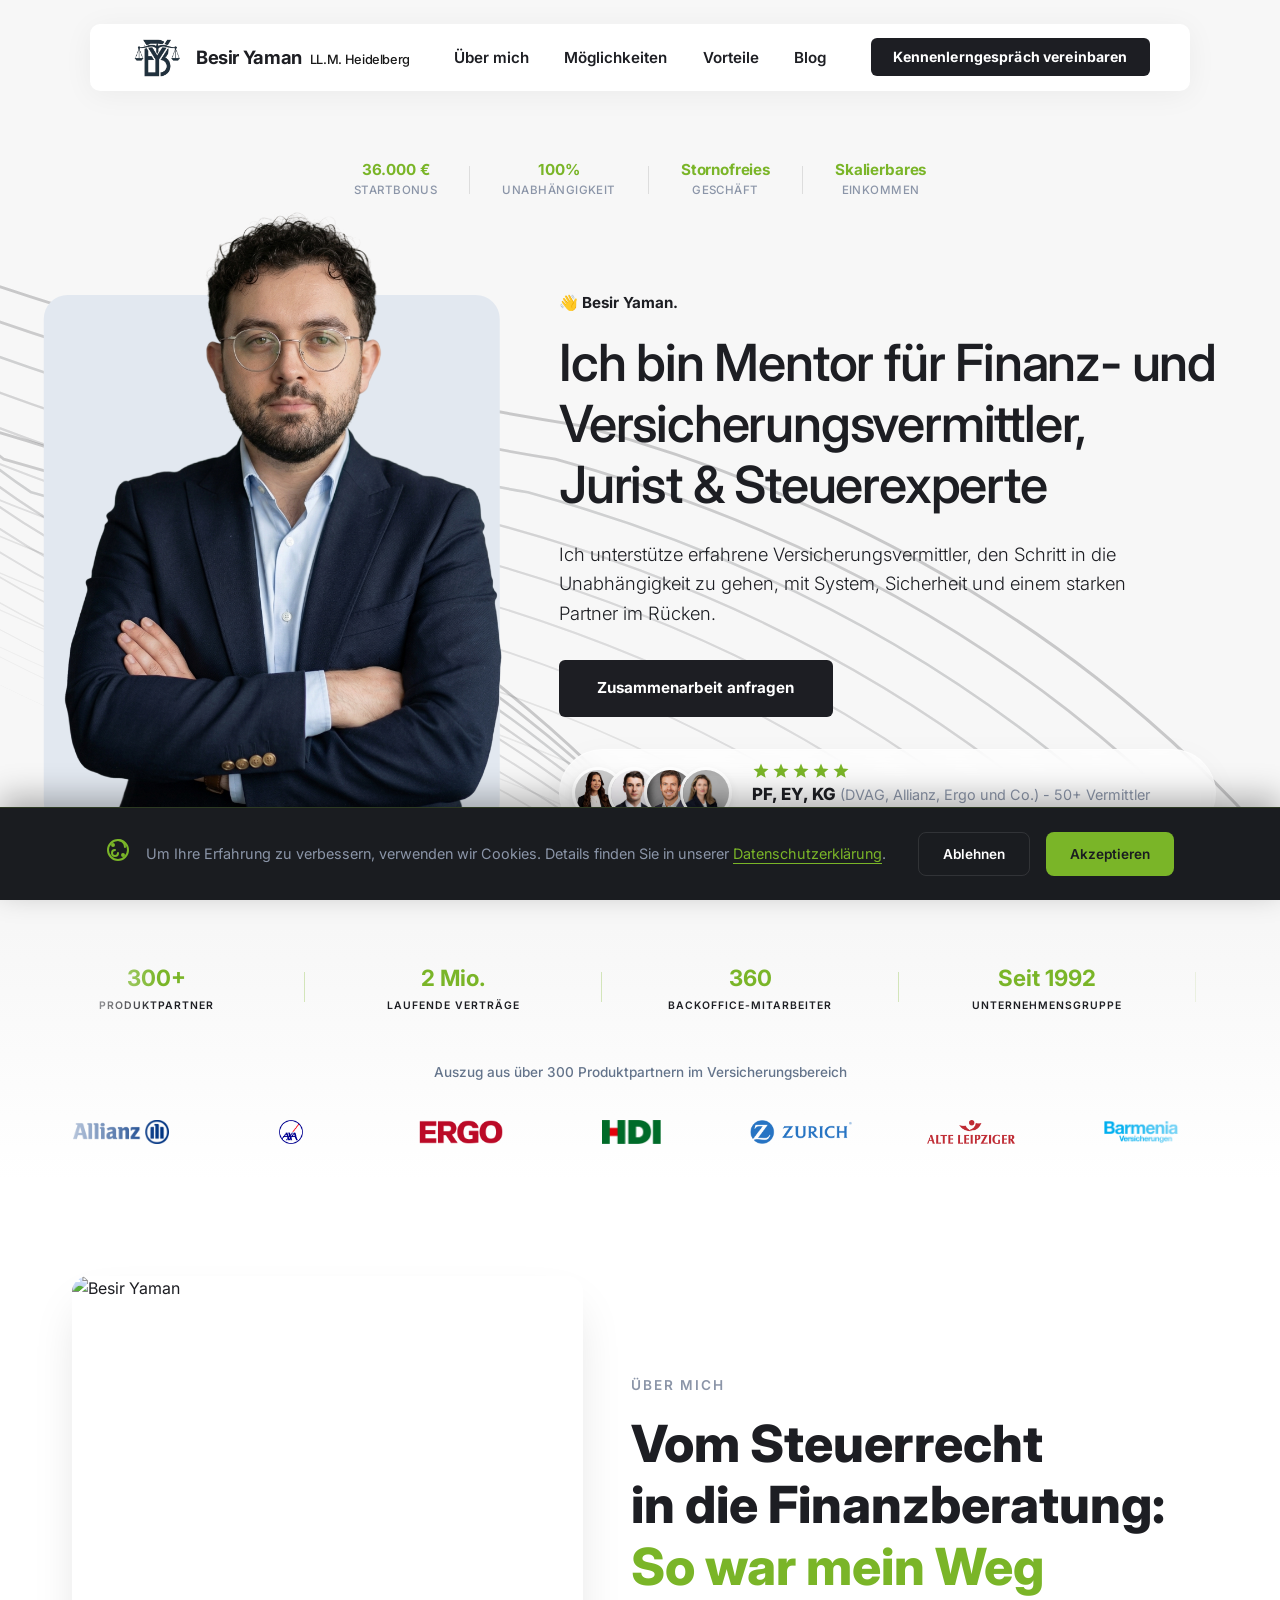
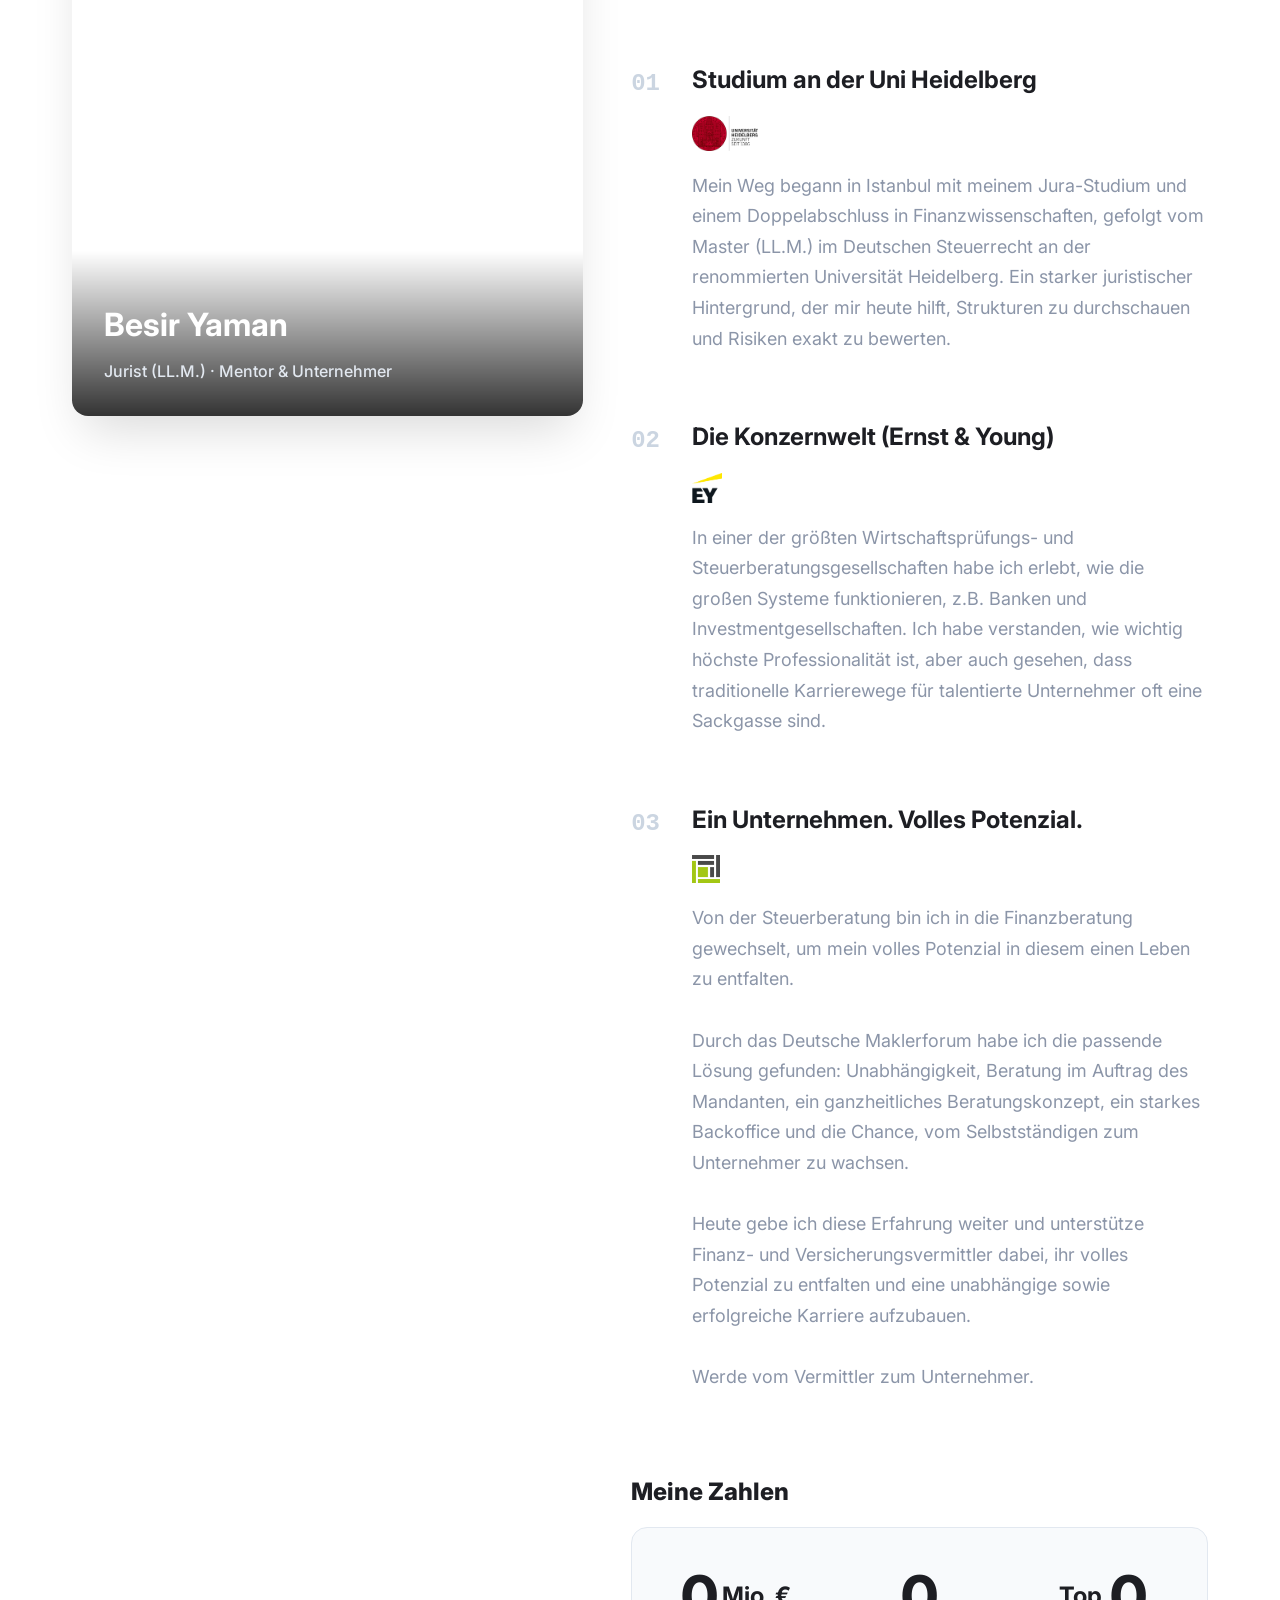
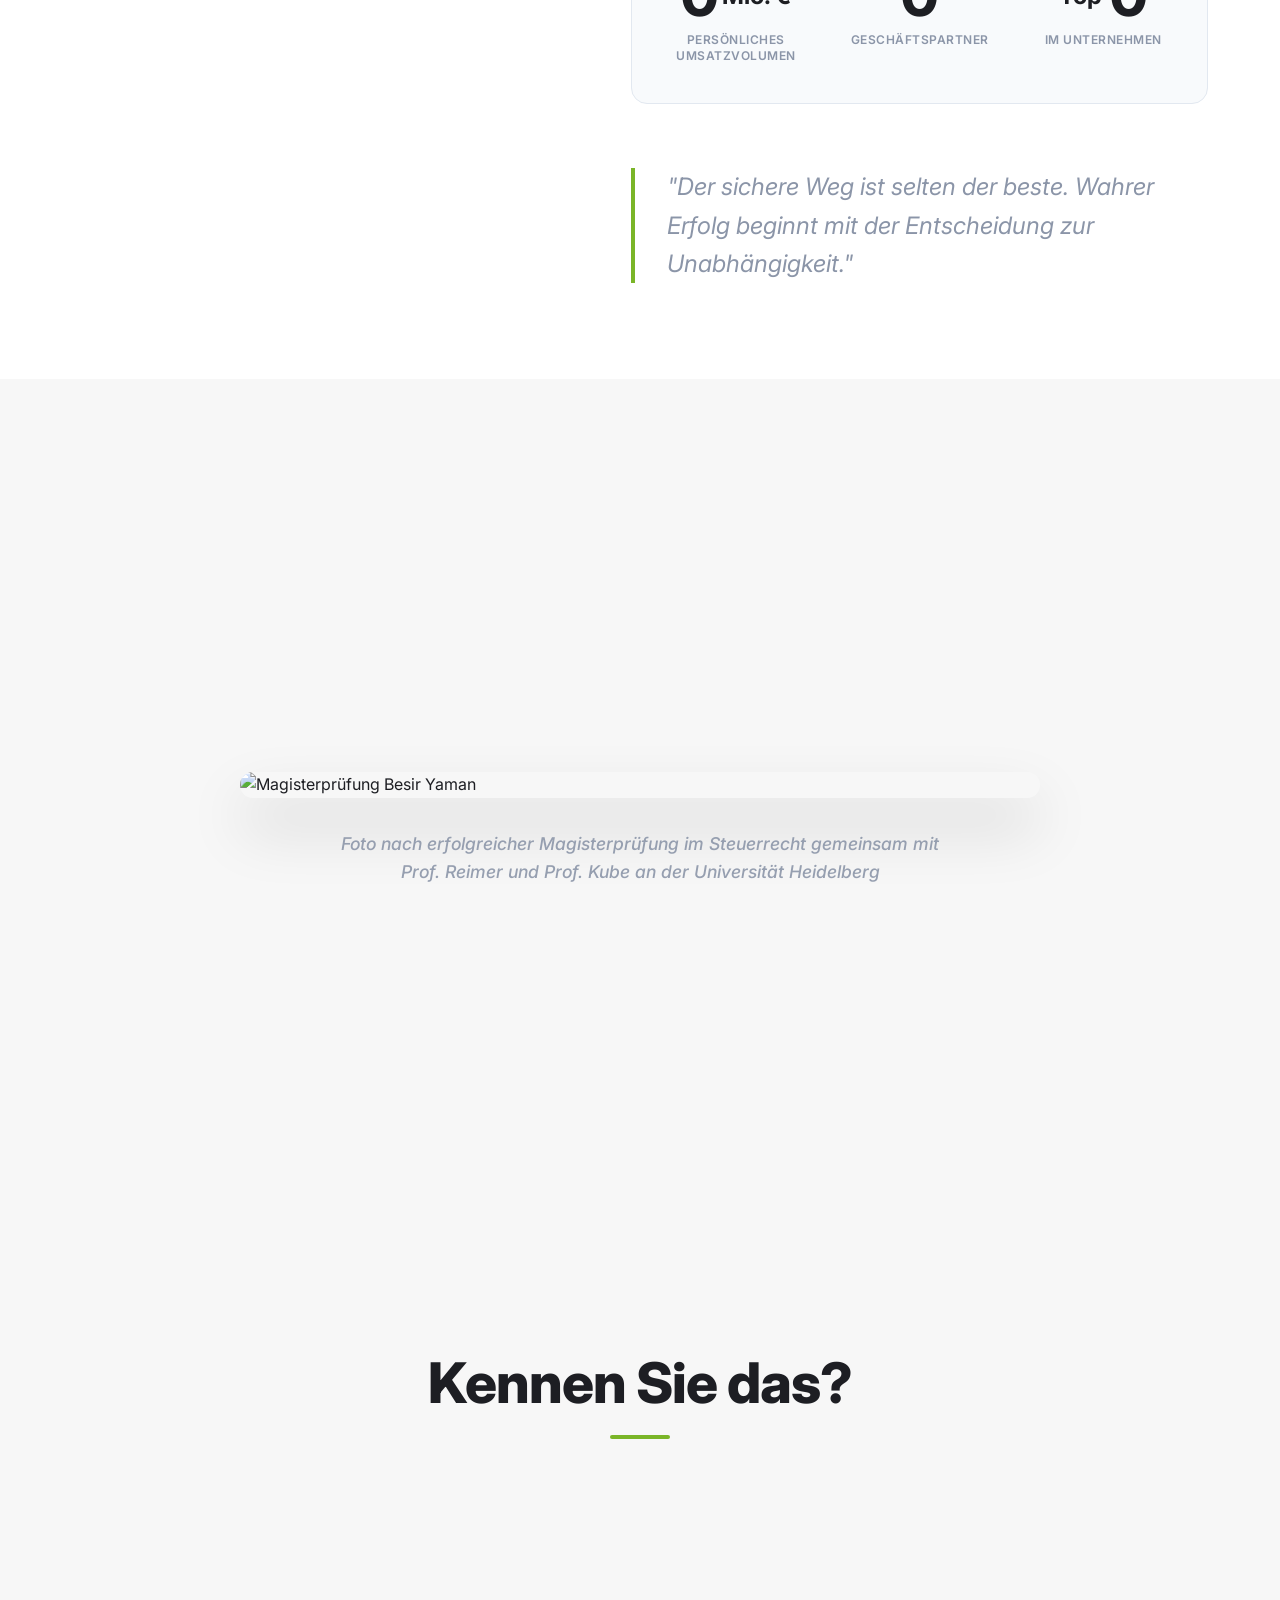
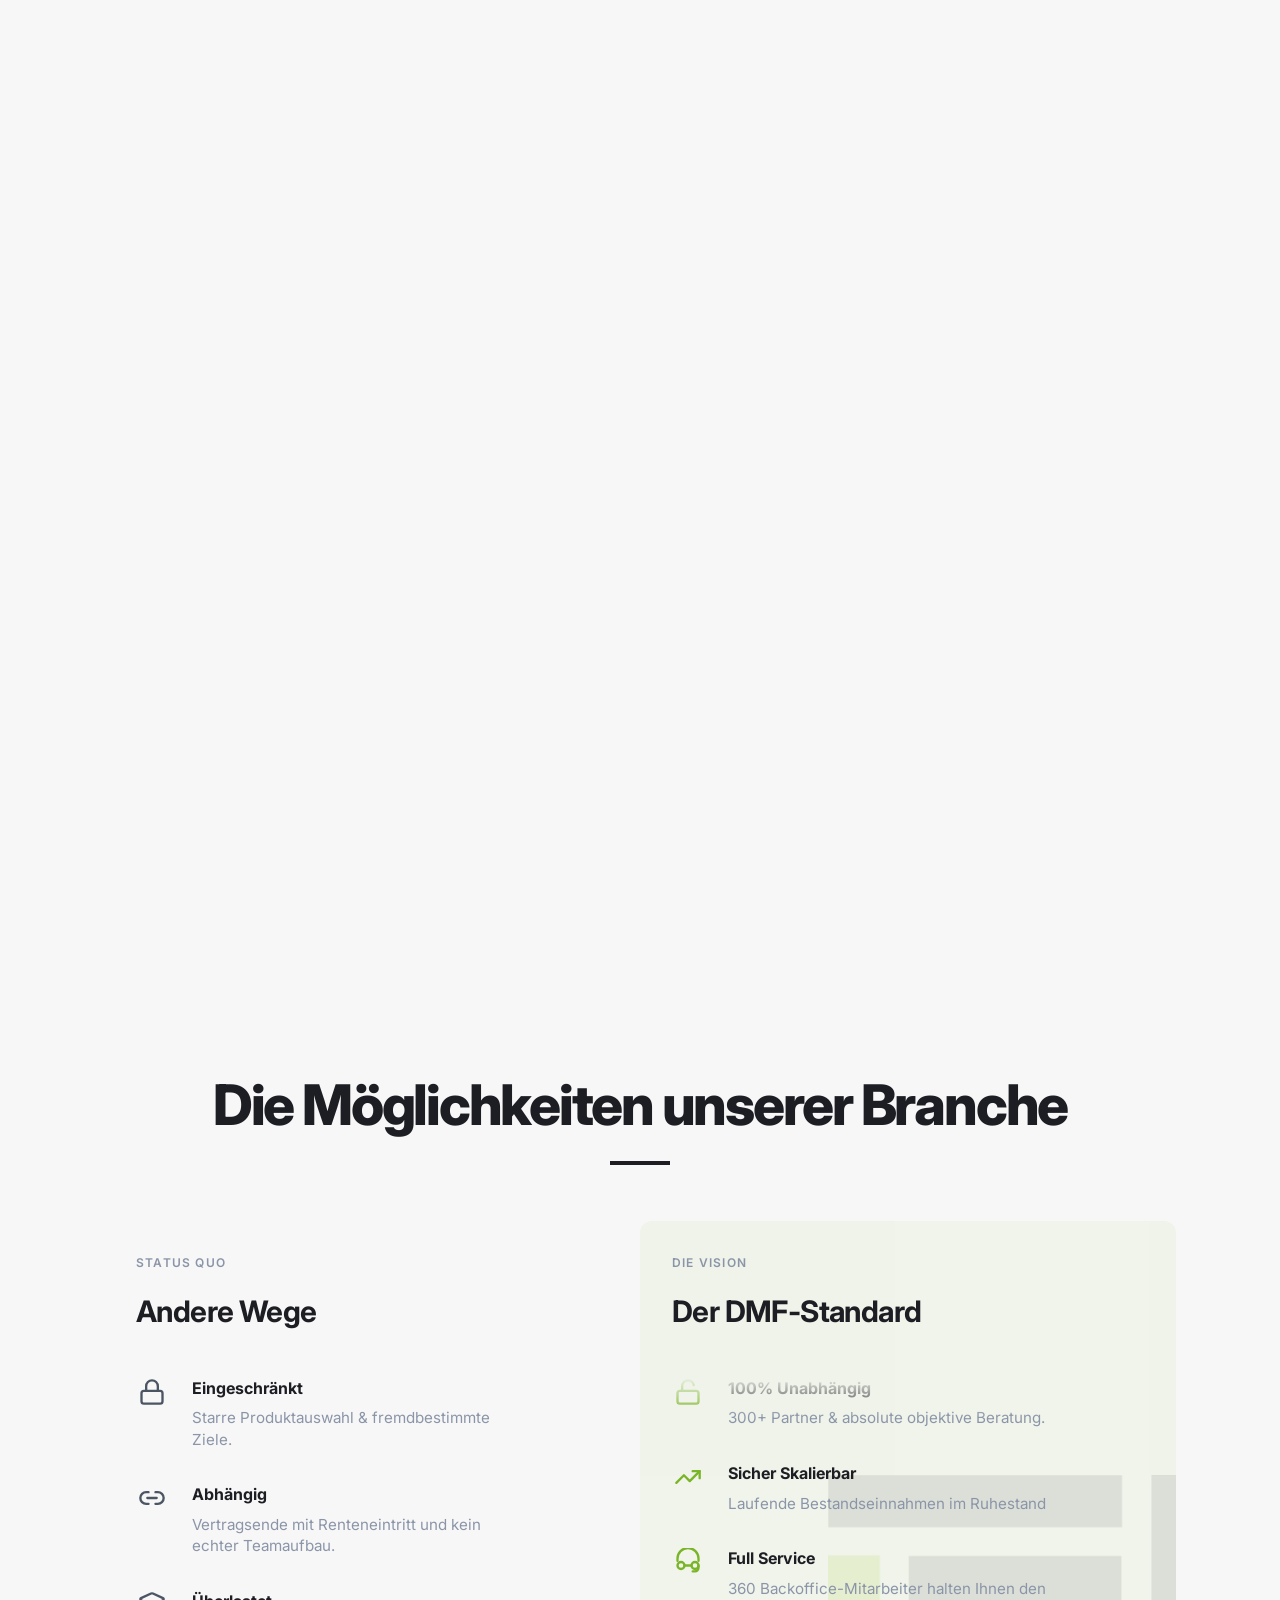
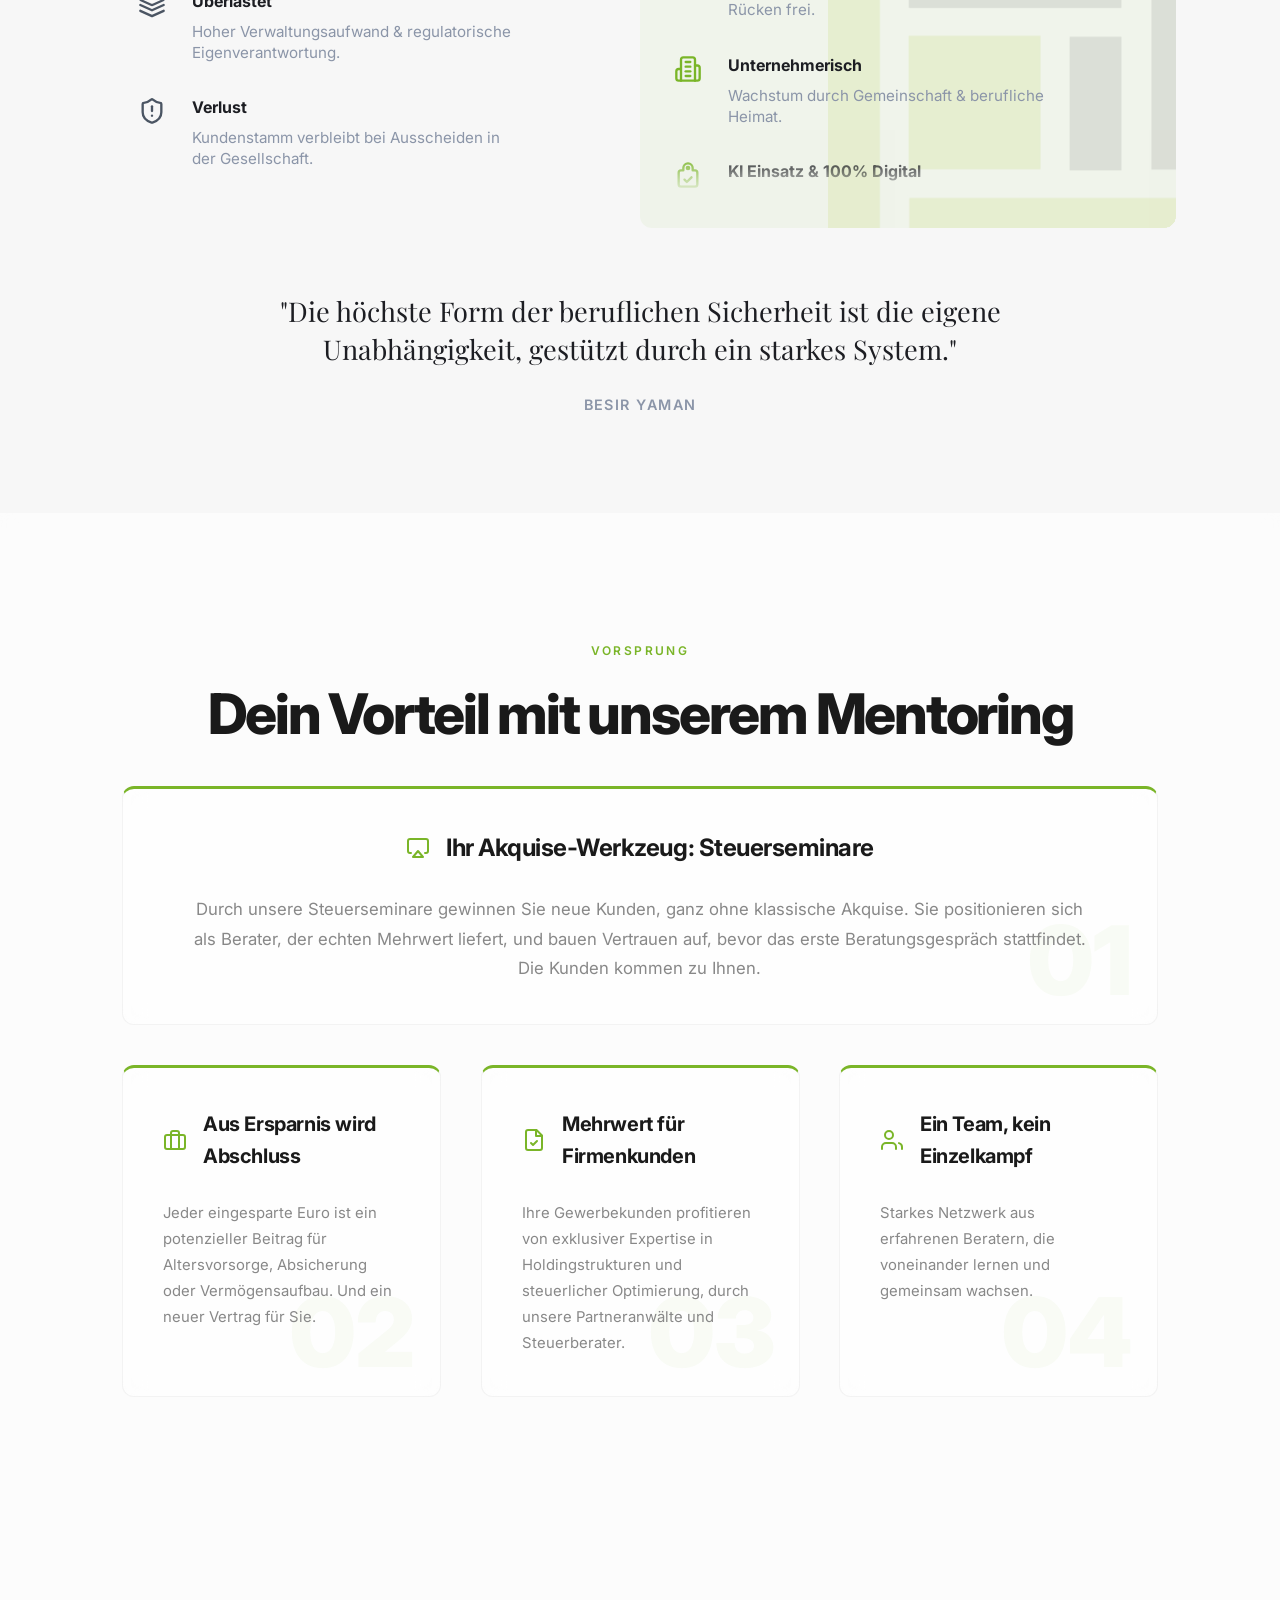
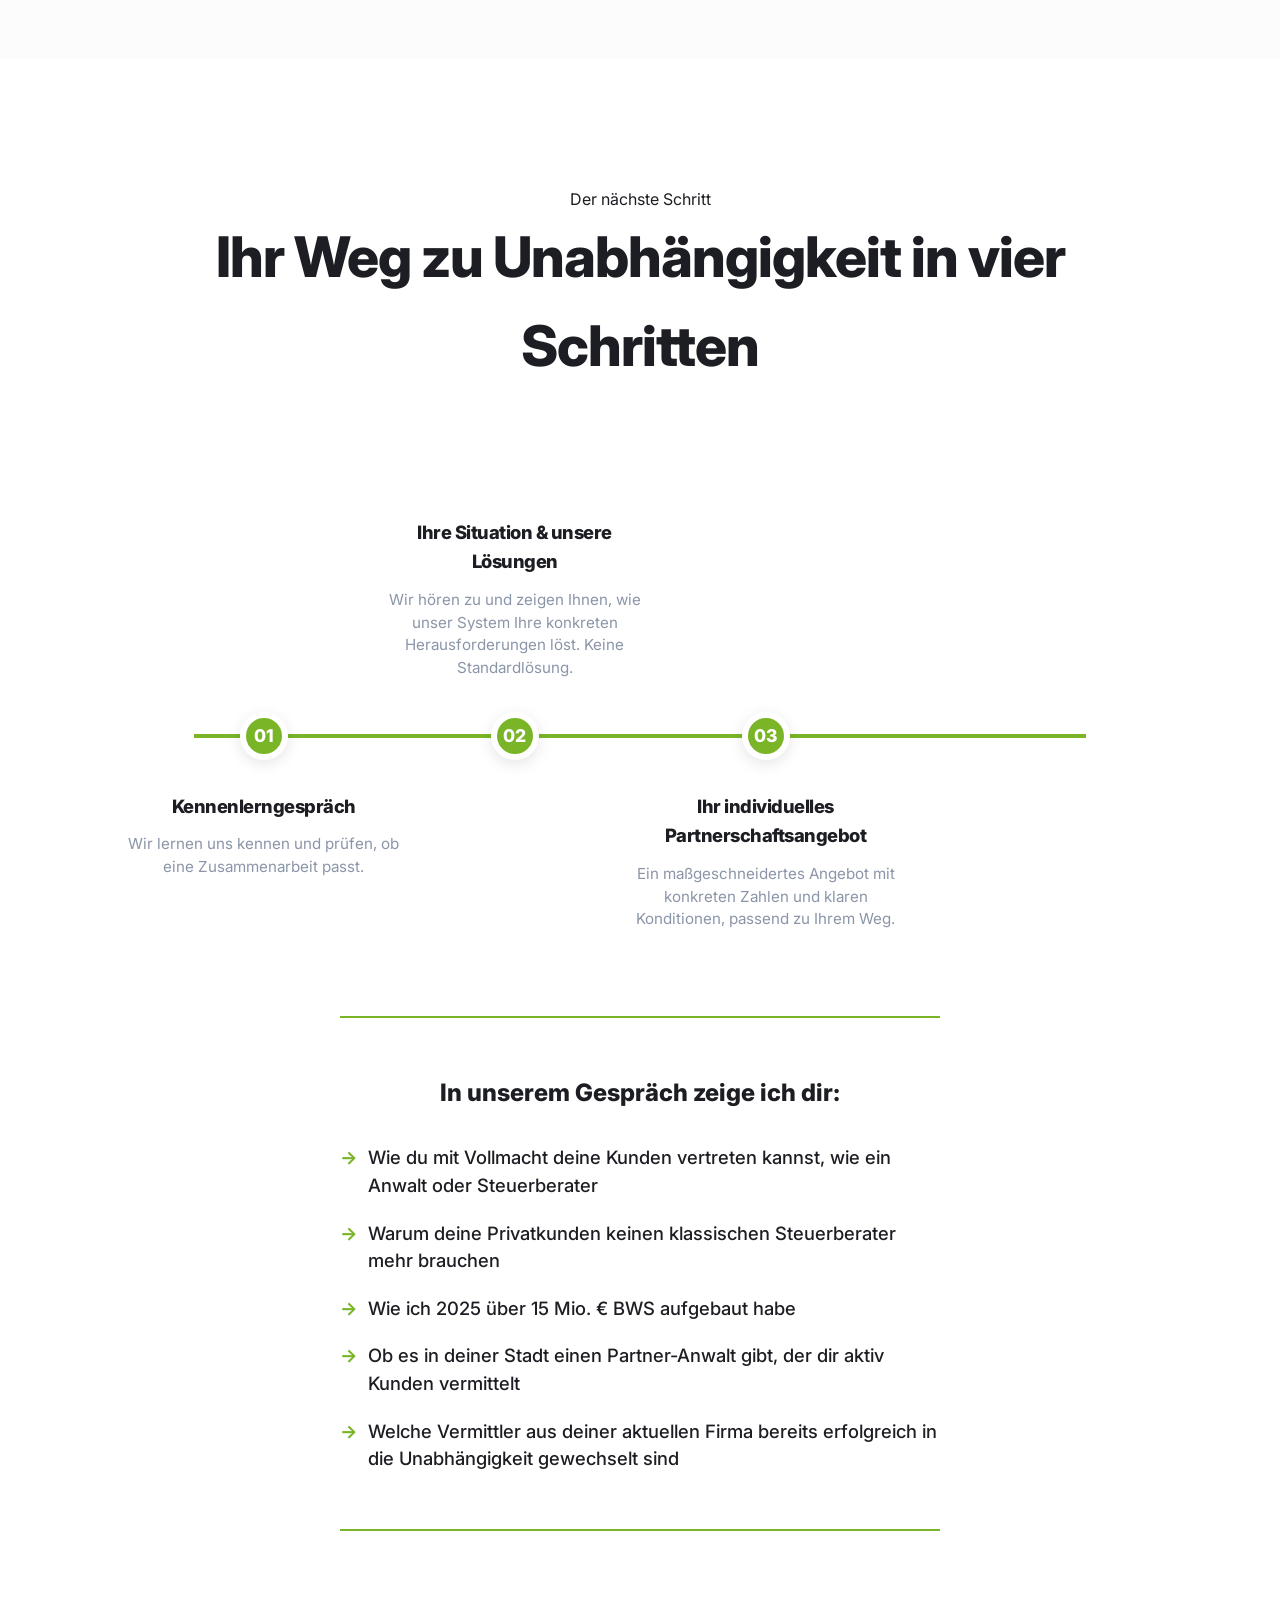
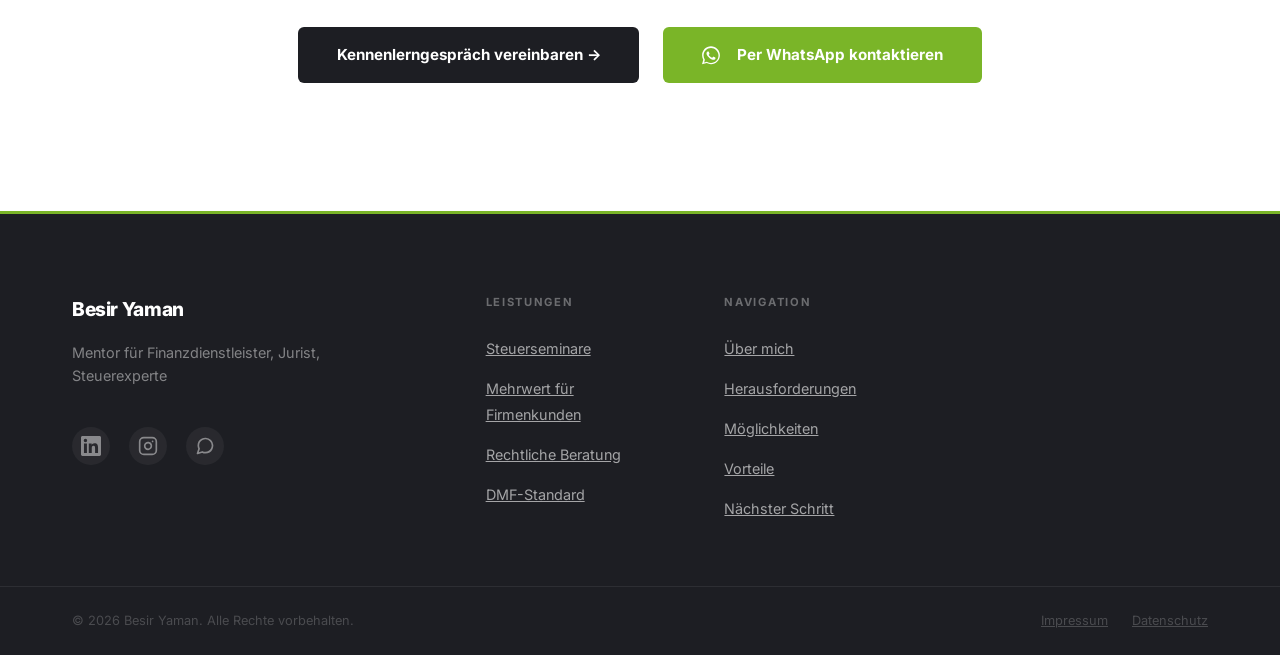
==== index.html @ 339022ad "fix: rename certificate image to web-friendly slug to fix Vercel load issue" ====
<!DOCTYPE html>
<html lang="de">

<head>
    <meta charset="UTF-8">
    <meta name="viewport" content="width=device-width, initial-scale=1.0">
    <meta name="description" content="Besir Yaman • Mentor für Finanz- und Versicherungsvermittler. Jurist (LL.M.), Steuerexperte und Top-3-Unternehmer im Deutschen Maklerforum. Jetzt kostenloses Kennenlerngespräch vereinbaren.">
    <link rel="canonical" href="https://www.besiryaman-mentoring.de/">
    <title>Besir Yaman | Mentor für Finanz- und Versicherungsvermittler</title>

    <!-- Open Graph -->
    <meta property="og:type" content="website">
    <meta property="og:title" content="Besir Yaman | Mentor für Finanz- und Versicherungsvermittler">
    <meta property="og:description" content="Ich unterstütze erfahrene Versicherungsvermittler, den Schritt in die Unabhängigkeit zu gehen, mit System, Sicherheit und einem starken Partner im Rücken.">
    <meta property="og:url" content="https://www.besiryaman-mentoring.de/">
    <meta property="og:image" content="https://www.besiryaman-mentoring.de/img/og-logo.jpg">
    <meta property="og:locale" content="de_DE">

    <!-- Twitter Card -->
    <meta name="twitter:card" content="summary_large_image">
    <meta name="twitter:title" content="Besir Yaman | Mentor für Finanz- und Versicherungsvermittler">
    <meta name="twitter:description" content="Vom Steuerrecht in die Finanzberatung. Mentor, Jurist & Top-3-Unternehmer im Deutschen Maklerforum.">
    <meta name="twitter:image" content="https://www.besiryaman-mentoring.de/img/og-logo.jpg">

    <link rel="stylesheet" href="css/style.css">
    <link rel="icon" type="image/png" href="img/by-logo.png">
    <!-- Preload LCP hero image -->
    <link rel="preload" as="image" href="img/BY Transparent AI_2.png">
    <link rel="stylesheet" href="css/hero.css">
    <link rel="stylesheet" href="css/background-paths.css">
    <link rel="stylesheet" href="css/trust-strip.css">
    <link rel="stylesheet" href="css/about.css">
    <link rel="stylesheet" href="css/pain-points.css">
    <link rel="stylesheet" href="css/comparison.css">
    <link rel="stylesheet" href="css/process.css">
    <link rel="stylesheet" href="css/benefits.css">
    <link rel="stylesheet" href="css/whatsapp.css">
    <link rel="stylesheet" href="css/blog.css">
    <link rel="preconnect" href="https://fonts.googleapis.com">
    <link rel="preconnect" href="https://fonts.gstatic.com" crossorigin>
    <link
        href="https://fonts.googleapis.com/css2?family=Inter:wght@300;400;500;600;700;800&family=Playfair+Display:wght@700&family=Libre+Baskerville:ital@1&display=swap"
        rel="stylesheet">
    <!-- Calendly popup widget -->
    <link rel="stylesheet" href="css/loader.css">
    <link rel="stylesheet" href="css/cookie-banner.css">
    <!-- Vercel Analytics -->
    <script>
        window.va = window.va || function () { (window.vaq = window.vaq || []).push(arguments); };
    </script>
    <script defer src="/_vercel/insights/script.js"></script>
</head>

<body class="loading">
    <!-- Premium Loader -->
    <div id="loader-wrapper">
        <div class="loader-content">
            <img class="loader-logo" src="img/by-cropped-logo.png" alt="BY">
            <div class="loader-text-wrap">
                <h1 class="loader-name">BESIR YAMAN</h1>
            </div>
            <div class="loader-underline"></div>
        </div>
    </div>
    <nav class="navbar">
        <a href="#hero" class="nav-brand">
            <img src="img/by-cropped-logo.png" alt="BY Logo" class="nav-logo">
            <div class="nav-name">Besir Yaman <span class="nav-title">LL.M. Heidelberg</span></div>
        </a>
        <button class="nav-hamburger" aria-label="Menü öffnen" aria-expanded="false">
            <span></span>
            <span></span>
            <span></span>
        </button>
        <div class="nav-menu-mobile">
            <ul class="nav-links">
                <li><a href="#ueber-mich" class="nav-link">Über mich</a></li>
                <li><a href="#moeglichkeiten" class="nav-link">Möglichkeiten</a></li>
                <li><a href="#benefits" class="nav-link">Vorteile</a></li>
                <li><a href="blog/index.html" class="nav-link">Blog</a></li>
            </ul>
            <div class="nav-cta">
                <a href="https://wa.me/4917622366342?text=Hallo%20Besir%2C%20ich%20w%C3%BCrde%20dich%20gerne%20kennenlernen.%20Wann%20passt%20es%20dir%20am%20besten%3F" target="_blank" class="nav-cta-btn">Kennenlerngespräch vereinbaren</a>
            </div>
        </div>
    </nav>

    <main>
        <section class="hero-section" id="hero" style="position: relative;">
            <div id="hero-background-paths" class="bg-paths-container"></div>

            <div class="hero-highlights-bar">
                <div class="hero-highlights-inner">
                    <div class="hero-highlight-item">
                        <span class="hero-highlight-value">36.000 €</span>
                        <span class="hero-highlight-label">Startbonus</span>
                    </div>
                    <div class="hero-highlight-divider"></div>
                    <div class="hero-highlight-item">
                        <span class="hero-highlight-value">100%</span>
                        <span class="hero-highlight-label">Unabhängigkeit</span>
                    </div>
                    <div class="hero-highlight-divider"></div>
                    <div class="hero-highlight-item">
                        <span class="hero-highlight-value">Stornofreies</span>
                        <span class="hero-highlight-label">Geschäft</span>
                    </div>
                    <div class="hero-highlight-divider"></div>
                    <div class="hero-highlight-item">
                        <span class="hero-highlight-value">Skalierbares</span>
                        <span class="hero-highlight-label">Einkommen</span>
                    </div>
                </div>
            </div>

            <div class="hero-container" style="position: relative; z-index: 10;">
                <div class="hero-image-wrapper">
                    <img src="img/BY Transparent AI_2.png" alt="Besir Yaman Portrait" class="hero-image">
                    <div class="hero-backdrop-box"></div>
                </div>
                <div class="hero-content">
                    <div class="intro-badge">👋 Besir Yaman.</div>
                    <h1 class="hero-title"><span style="white-space: nowrap;">Ich bin Mentor für Finanz-
                            und</span><br>Versicherungsvermittler, Jurist & Steuerexperte</h1>
                    <p class="hero-subtitle">Ich unterstütze erfahrene Versicherungsvermittler, den Schritt in die
                        Unabhängigkeit zu gehen, mit System, Sicherheit und einem starken Partner im Rücken.</p>

                    <div class="hero-actions">
                        <a href="https://wa.me/4917622366342?text=Hallo%20Besir%2C%20ich%20w%C3%BCrde%20dich%20gerne%20kennenlernen.%20Wann%20passt%20es%20dir%20am%20besten%3F" target="_blank" class="btn btn-primary">Zusammenarbeit anfragen</a>
                    </div>
                    
                    <!-- Avatar Social Proof -->
                    <div class="hero-social-proof">
                        <div class="hero-avatar-group">
                            <img src="img/Womens-Corporate-Headshots.-Photography-by-Orlandosydney.com-202300290.jpg" alt="Berater" class="hero-avatar avatar-focus">
                            <img src="img/male-linkedin-corporate-headshot-on-white-square-1024x1024.jpg" alt="Berater" class="hero-avatar">
                            <img src="img/36_20231026123207_5678571_xlarge.jpg" alt="Berater" class="hero-avatar">
                            <img src="img/01_headshots-2-scaled.jpg.webp" alt="Berater" class="hero-avatar">
                        </div>
                        <div class="hero-social-text">
                            <div class="hero-stars">
                                <svg viewBox="0 0 24 24" width="18" height="18" fill="#7ab528"><path d="M12 17.27L18.18 21l-1.64-7.03L22 9.24l-7.19-.61L12 2 9.19 8.63 2 9.24l5.46 4.73L5.82 21z"/></svg>
                                <svg viewBox="0 0 24 24" width="18" height="18" fill="#7ab528"><path d="M12 17.27L18.18 21l-1.64-7.03L22 9.24l-7.19-.61L12 2 9.19 8.63 2 9.24l5.46 4.73L5.82 21z"/></svg>
                                <svg viewBox="0 0 24 24" width="18" height="18" fill="#7ab528"><path d="M12 17.27L18.18 21l-1.64-7.03L22 9.24l-7.19-.61L12 2 9.19 8.63 2 9.24l5.46 4.73L5.82 21z"/></svg>
                                <svg viewBox="0 0 24 24" width="18" height="18" fill="#7ab528"><path d="M12 17.27L18.18 21l-1.64-7.03L22 9.24l-7.19-.61L12 2 9.19 8.63 2 9.24l5.46 4.73L5.82 21z"/></svg>
                                <svg viewBox="0 0 24 24" width="18" height="18" fill="#7ab528"><path d="M12 17.27L18.18 21l-1.64-7.03L22 9.24l-7.19-.61L12 2 9.19 8.63 2 9.24l5.46 4.73L5.82 21z"/></svg>
                            </div>
                            <p>
                                <span class="desktop-text"><strong>PF, EY, KG</strong> (DVAG, Allianz, Ergo und Co.) - 50+ Vermittler haben sich bereits für die Unabhängigkeit entschieden</span>
                                <span class="mobile-text"><strong>PF, EY, KG</strong> (DVAG, Allianz, Ergo und Co.) - 50+ Experten gewechselt</span>
                            </p>
                        </div>
                    </div>                </div>
            </div>
        </section>

        <!-- Trust Strip Section -->
        <section class="trust-strip">
            <!-- Layer 1: Stats -->
            <div class="trust-stats">
                <div class="stats-container">
                    <div class="stats-track">
                        <!-- First Set -->
                        <div class="stat-item">

                            <span class="stat-value">300+</span>
                            <span class="stat-label">Produktpartner</span>
                        </div>
                        <div class="stat-divider"></div>
                        <div class="stat-item">
                            <span class="stat-value">2 Mio.</span>
                            <span class="stat-label">Laufende Verträge</span>
                        </div>
                        <div class="stat-divider"></div>
                        <div class="stat-item">
                            <span class="stat-value">360</span>
                            <span class="stat-label">Backoffice-Mitarbeiter</span>
                        </div>
                        <div class="stat-divider"></div>
                        <div class="stat-item">
                            <span class="stat-value">Seit 1992</span>
                            <span class="stat-label">Unternehmensgruppe</span>
                        </div>
                        <div class="stat-divider"></div>

                        <!-- Second Set for Infinite Loop -->
                        <div class="stat-item">
                            <span class="stat-value">300+</span>
                            <span class="stat-label">Produktpartner</span>
                        </div>
                        <div class="stat-divider"></div>
                        <div class="stat-item">
                            <span class="stat-value">2 Mio.</span>
                            <span class="stat-label">Laufende Verträge</span>
                        </div>
                        <div class="stat-divider"></div>
                        <div class="stat-item">
                            <span class="stat-value">360</span>
                            <span class="stat-label">Backoffice-Mitarbeiter</span>
                        </div>
                        <div class="stat-divider"></div>
                        <div class="stat-item">
                            <span class="stat-value">Seit 1992</span>
                            <span class="stat-label">Unternehmensgruppe</span>
                        </div>
                        <div class="stat-divider"></div>
                    </div>
                </div>
            </div>

            <!-- Layer 2: Logos -->
            <div class="trust-logos">
                <div class="trust-logos-title" style="font-weight: 500; font-size: 0.85rem; margin-bottom: 2rem;">Auszug
                    aus über 300 Produktpartnern im Versicherungsbereich</div>
                <div class="logos-container">
                    <div class="logos-track">
                        <!-- First Set -->
                        <div class="logo-image-item">
                            <img loading="lazy" src="img/Allianz.svg.png" alt="Allianz">
                        </div>
                        <div class="logo-image-item">
                            <img loading="lazy" src="img/axa-versicherungen-logo.webp" alt="AXA">
                        </div>
                        <div class="logo-image-item">
                            <img loading="lazy" src="img/Ergo_Versicherungsgruppe_logo.svg.png" alt="ERGO">
                        </div>
                        <div class="logo-image-item">
                            <img loading="lazy" src="img/HDI-Logo.svg.png" alt="HDI">
                        </div>
                        <div class="logo-image-item">
                            <img loading="lazy" src="img/Zurich_Insurance_Group_Logo_Horizontal.svg.png" alt="Zurich">
                        </div>
                        <div class="logo-image-item">
                            <img loading="lazy" src="img/Logo_Alte_Leipziger.svg.png" alt="Alte Leipziger">
                        </div>
                        <div class="logo-image-item">
                            <img loading="lazy" src="img/Logo_Barmenia.svg.png" alt="Barmenia">
                        </div>
                        <!-- Second Set for Infinite Loop -->
                        <div class="logo-image-item">
                            <img loading="lazy" src="img/Allianz.svg.png" alt="Allianz">
                        </div>
                        <div class="logo-image-item">
                            <img loading="lazy" src="img/axa-versicherungen-logo.webp" alt="AXA">
                        </div>
                        <div class="logo-image-item">
                            <img loading="lazy" src="img/Ergo_Versicherungsgruppe_logo.svg.png" alt="ERGO">
                        </div>
                        <div class="logo-image-item">
                            <img loading="lazy" src="img/HDI-Logo.svg.png" alt="HDI">
                        </div>
                        <div class="logo-image-item">
                            <img loading="lazy" src="img/Zurich_Insurance_Group_Logo_Horizontal.svg.png" alt="Zurich">
                        </div>
                        <div class="logo-image-item">
                            <img loading="lazy" src="img/Logo_Alte_Leipziger.svg.png" alt="Alte Leipziger">
                        </div>
                        <div class="logo-image-item">
                            <img loading="lazy" src="img/Logo_Barmenia.svg.png" alt="Barmenia">
                        </div>
                    </div>
                </div>
            </div>
        </section>

        <!-- Story Scroll Section -->
        <section class="story-section" id="ueber-mich">
            <div class="story-container">
                <!-- Left: Sticky Image Column -->
                <div class="story-image-column">
                    <div class="sticky-wrapper">
                        <img loading="lazy" src="img/IMG_5659.png" alt="Besir Yaman" class="story-image">
                        <div class="story-image-overlay">
                            <h2 class="story-name">Besir Yaman</h2>
                            <p class="story-role">Jurist (LL.M.) · Mentor & Unternehmer</p>
                        </div>
                    </div>
                </div>

                <!-- Right: Scrolling Content Column -->
                <div class="story-content-column">
                    <div class="story-header">
                        <span class="story-label">Über mich</span>
                        <h3 class="story-headline">Vom Steuerrecht<br>in die&nbsp;Finanzberatung:<br><span
                                class="highlight">So war mein Weg</span></h3>
                    </div>

                    <div class="story-chapters">
                        <!-- Chapter 1 -->
                        <div class="chapter">
                            <div class="chapter-number">01</div>
                            <div class="chapter-content">
                                <h4 class="chapter-title">Studium an der Uni Heidelberg</h4>
                                <img loading="lazy" src="img/uni-heidelberg-logo.png" alt="Universität Heidelberg"
                                    class="chapter-logo">
                                <p>Mein Weg begann in Istanbul mit meinem Jura-Studium und einem Doppelabschluss in
                                    Finanzwissenschaften, gefolgt vom Master (LL.M.) im Deutschen Steuerrecht an der
                                    renommierten Universität Heidelberg. Ein starker juristischer Hintergrund, der mir
                                    heute hilft, Strukturen zu durchschauen und Risiken exakt zu bewerten.</p>
                            </div>
                        </div>

                        <!-- Chapter 2 -->
                        <div class="chapter">
                            <div class="chapter-number">02</div>
                            <div class="chapter-content">
                                <h4 class="chapter-title">Die Konzernwelt (Ernst & Young)</h4>
                                <img loading="lazy" src="img/EY_logo_2019.svg.png" alt="Ernst & Young"
                                    class="chapter-logo chapter-logo-ey">
                                <p>In einer der größten Wirtschaftsprüfungs- und Steuerberatungsgesellschaften habe ich
                                    erlebt, wie die großen Systeme funktionieren, z.B. Banken und
                                    Investmentgesellschaften. Ich habe verstanden, wie wichtig höchste Professionalität
                                    ist, aber auch gesehen, dass traditionelle Karrierewege für talentierte Unternehmer
                                    oft eine Sackgasse sind.</p>
                            </div>
                        </div>

                        <!-- Chapter 3 -->
                        <div class="chapter">
                            <div class="chapter-number">03</div>
                            <div class="chapter-content">
                                <h4 class="chapter-title">Ein Unternehmen. Volles Potenzial.</h4>
                                <img loading="lazy" src="img/DMF-Logo_standalone_big.webp" alt="Deutsches Maklerforum"
                                    class="chapter-logo chapter-logo-dmf">
                                <p>Von der Steuerberatung bin ich in die Finanzberatung gewechselt, um mein volles Potenzial in diesem einen Leben zu entfalten.<br><br>
                                    Durch das Deutsche Maklerforum habe ich die passende Lösung gefunden: Unabhängigkeit, Beratung im Auftrag des Mandanten, ein ganzheitliches Beratungskonzept, ein starkes Backoffice und die Chance, vom Selbstständigen zum Unternehmer zu wachsen.<br><br>
                                    Heute gebe ich diese Erfahrung weiter und unterstütze Finanz- und Versicherungsvermittler dabei, ihr volles Potenzial zu entfalten und eine unabhängige sowie erfolgreiche Karriere aufzubauen.<br><br>
                                    Werde vom Vermittler zum Unternehmer.</p>
                            </div>
                        </div>
                    </div>

                    <!-- Animated Stats -->
                    <h4 class="story-stats-title">Meine Zahlen</h4>
                    <div class="story-stats" id="story-stats">
                        <div class="stat-box">
                            <div class="stat-number-wrapper">
                                <span class="stat-counter" data-target="15">0</span>
                                <span class="stat-suffix">Mio. €</span>
                            </div>
                            <div class="stat-desc">Persönliches Umsatzvolumen</div>
                        </div>
                        <div class="stat-box">
                            <div class="stat-number-wrapper">
                                <span class="stat-counter" data-target="45">0</span>
                            </div>
                            <div class="stat-desc">Geschäftspartner</div>
                        </div>
                        <div class="stat-box">
                            <div class="stat-number-wrapper">
                                <span class="stat-prefix">Top</span>
                                <span class="stat-counter" data-target="3">0</span>
                            </div>
                            <div class="stat-desc">im Unternehmen</div>
                        </div>
                    </div>

                    <blockquote class="story-quote">
                        "Der sichere Weg ist selten der beste. Wahrer Erfolg beginnt mit der Entscheidung zur
                        Unabhängigkeit."
                    </blockquote>
                </div>
            </div>
        </section>

        <!-- Pain Points Section (Editorial Zig-Zag) -->
        <section class="pain-points-section" id="herausforderungen" style="position: relative;">
            <div class="bg-paths-container bg-paths-reverse"></div>
            <div class="pain-certificate-hero">
                <div class="pain-certificate-wrapper">
                    <img loading="lazy" src="img/magisterpruefung-besir-yaman.png" alt="Magisterprüfung Besir Yaman" class="pain-certificate-full">
                    <p class="pain-certificate-caption">Foto nach erfolgreicher Magisterprüfung im Steuerrecht gemeinsam mit Prof. Reimer und Prof. Kube an der Universität Heidelberg</p>
                </div>
            </div>
            <div class="pain-container">
                <div class="pain-header-wrapper">
                    <h2 class="pain-section-title">Kennen Sie das?</h2>
                </div>

                <div class="pain-zigzag">
                    <!-- Chapter 01 -->
                    <div class="pain-row">
                        <div class="pain-image">
                            <img loading="lazy" src="Content-Creation-Writing-Streamline-Milano.png" alt="Eingeschränkte Auswahl">
                        </div>
                        <div class="pain-text">
                            <span class="pain-number">01</span>
                            <h3 class="pain-headline">Ihr Kunde braucht die beste Lösung. Sie dürfen nur <span
                                    style="color: #7ab528">eine einzige</span> anbieten.</h3>
                            <p class="pain-subline">Sie wissen genau, dass ein anderes Produkt besser wäre. Aber Ihr
                                Vertrag sagt nein.</p>
                        </div>
                    </div>

                    <!-- Chapter 02 -->
                    <div class="pain-row reverse">
                        <div class="pain-image">
                            <img loading="lazy" src="Something-Wrong-2-Streamline-Milano.png" alt="Fremdbestimmt">
                        </div>
                        <div class="pain-text">
                            <span class="pain-number">02</span>
                            <h3 class="pain-headline">Ihr Geschäftsplan kommt <span style="color: #7ab528">von
                                    oben</span>. Ihre Kunden wurden nicht gefragt.</h3>
                            <p class="pain-subline">Sie verkaufen, was die Gesellschaft will, nicht, was Ihre Kunden
                                brauchen.</p>
                        </div>
                    </div>

                    <!-- Chapter 03 -->
                    <div class="pain-row">
                        <div class="pain-image">
                            <img loading="lazy" src="Being-Productive-3-Streamline-Milano.png" alt="Sinkende Provisionen">
                        </div>
                        <div class="pain-text">
                            <span class="pain-number">03</span>
                            <h3 class="pain-headline">Mehr Bürokratie. <span style="color: #7ab528">Weniger
                                    Provision</span>. Jedes Jahr aufs Neue.</h3>
                            <p class="pain-subline">Der Aufwand steigt, die Vergütung sinkt, und die Zeit für Ihre
                                Kunden schrumpft.</p>
                        </div>
                    </div>

                    <!-- Chapter 04 -->
                    <div class="pain-row reverse">
                        <div class="pain-image">
                            <img loading="lazy" src="Sad-To-See-To-You-Go-1-Streamline-Milano.png" alt="Eigenes Fundament">
                        </div>
                        <div class="pain-text">
                            <span class="pain-number">04</span>
                            <h3 class="pain-headline">Wenn Sie morgen gehen, bleibt Ihr <span
                                    style="color: #7ab528">Kundenstamm</span>. <span style="color: #7ab528">Sie
                                    nicht</span>.</h3>
                            <p class="pain-subline">20 Jahre Vertrauen aufgebaut, und am Ende nimmt Ihre Gesellschaft
                                alles mit.</p>
                        </div>
                    </div>
                </div>

                <div class="pain-closing">
                    <p>Wenn Ihnen das bekannt vorkommt, sollten wir sprechen.</p>
                    <a href="https://wa.me/4917622366342?text=Hallo%20Besir%2C%20ich%20w%C3%BCrde%20dich%20gerne%20kennenlernen.%20Wann%20passt%20es%20dir%20am%20besten%3F" target="_blank" class="btn btn-primary btn-pain">Unverbindliches Gespräch vereinbaren</a>
                </div>
            </div>
        </section>
        <!-- Industry Comparison Section -->
        <section class="comparison-section" id="moeglichkeiten">
            <div class="comparison-container">
                <div class="comparison-header">
                    <h2 class="comparison-title">Die Möglichkeiten unserer Branche</h2>
                    <div class="comparison-line"></div>
                </div>

                <div class="comparison-editorial">
                    <div class="editorial-col editorial-col--left">
                        <div class="col-header">
                            <span class="col-eyebrow">Status Quo</span>
                            <h3 class="col-title">Andere Wege</h3>
                        </div>
                        <ul class="editorial-list">
                            <li class="indicator--con">
                                <div class="editorial-icon-marker">
                                    <svg xmlns="http://www.w3.org/2000/svg" width="24" height="24" viewBox="0 0 24 24"
                                        fill="none" stroke="currentColor" stroke-width="1.5" stroke-linecap="round"
                                        stroke-linejoin="round">
                                        <rect width="18" height="11" x="3" y="11" rx="2" ry="2" />
                                        <path d="M7 11V7a5 5 0 0 1 10 0v4" />
                                    </svg>
                                </div>
                                <div class="list-content">
                                    <strong>Eingeschränkt</strong>
                                    <p>Starre Produktauswahl & fremdbestimmte Ziele.</p>
                                </div>
                            </li>
                            <li class="indicator--con">
                                <div class="editorial-icon-marker">
                                    <svg xmlns="http://www.w3.org/2000/svg" width="24" height="24" viewBox="0 0 24 24"
                                        fill="none" stroke="currentColor" stroke-width="1.5" stroke-linecap="round"
                                        stroke-linejoin="round">
                                        <path d="M9 17H7A5 5 0 0 1 7 7h2" />
                                        <path d="M15 7h2a5 5 0 1 1 0 10h-2" />
                                        <line x1="8" x2="16" y1="12" y2="12" />
                                    </svg>
                                </div>
                                <div class="list-content">
                                    <strong>Abhängig</strong>
                                    <p>Vertragsende mit Renteneintritt und kein echter Teamaufbau.</p>
                                </div>
                            </li>
                            <li class="indicator--con">
                                <div class="editorial-icon-marker">
                                    <svg xmlns="http://www.w3.org/2000/svg" width="24" height="24" viewBox="0 0 24 24"
                                        fill="none" stroke="currentColor" stroke-width="1.5" stroke-linecap="round"
                                        stroke-linejoin="round">
                                        <path
                                            d="m12.83 2.18a2 2 0 0 0-1.66 0L2.6 6.08a1 1 0 0 0 0 1.83l8.58 3.91a2 2 0 0 0 1.66 0l8.58-3.9a1 1 0 0 0 0-1.83Z" />
                                        <path d="m2 12 10 4.5 10-4.5" />
                                        <path d="m2 17 10 4.5 10-4.5" />
                                    </svg>
                                </div>
                                <div class="list-content">
                                    <strong>Überlastet</strong>
                                    <p>Hoher Verwaltungsaufwand & regulatorische Eigenverantwortung.</p>
                                </div>
                            </li>
                            <li class="indicator--con">
                                <div class="editorial-icon-marker">
                                    <svg xmlns="http://www.w3.org/2000/svg" width="24" height="24" viewBox="0 0 24 24"
                                        fill="none" stroke="currentColor" stroke-width="1.5" stroke-linecap="round"
                                        stroke-linejoin="round">
                                        <path
                                            d="M20 13c0 5-3.5 7.5-7.66 8.95a1 1 0 0 1-.67-.01C7.5 20.5 4 18 4 13V6a1 1 0 0 1 1-1c2 0 4.5-1.2 6.24-2.72a1.17 1.17 0 0 1 1.52 0C14.51 3.81 17 5 19 5a1 1 0 0 1 1 1z" />
                                        <path d="M12 8v4" />
                                        <path d="M12 16h.01" />
                                    </svg>
                                </div>
                                <div class="list-content">
                                    <strong>Verlust</strong>
                                    <p>Kundenstamm verbleibt bei Ausscheiden in der Gesellschaft.</p>
                                </div>
                            </li>
                        </ul>
                    </div>

                    <div class="editorial-divider"></div>

                    <div class="editorial-col editorial-col--right">
                        <div class="col-bg-logo">
                            <img loading="lazy" src="img/DMF-Logo_standalone_big.webp" alt="" aria-hidden="true">
                        </div>
                        <div class="col-header">
                            <span class="col-eyebrow">Die Vision</span>
                            <h3 class="col-title">Der DMF-Standard</h3>
                        </div>
                        <div class="marquee-scroll">
                            <div class="marquee-track">
                                <ul class="editorial-list">
                                    <li class="indicator--pro">
                                        <div class="editorial-icon-marker">
                                            <svg xmlns="http://www.w3.org/2000/svg" width="24" height="24"
                                                viewBox="0 0 24 24" fill="none" stroke="currentColor" stroke-width="1.5"
                                                stroke-linecap="round" stroke-linejoin="round">
                                                <rect width="18" height="11" x="3" y="11" rx="2" ry="2" />
                                                <path d="M7 11V7a5 5 0 0 1 9.9-1" />
                                            </svg>
                                        </div>
                                        <div class="list-content">
                                            <strong>100% Unabhängig</strong>
                                            <p>300+ Partner & absolute objektive Beratung.</p>
                                        </div>
                                    </li>
                                    <li class="indicator--pro">
                                        <div class="editorial-icon-marker">
                                            <svg xmlns="http://www.w3.org/2000/svg" width="24" height="24"
                                                viewBox="0 0 24 24" fill="none" stroke="currentColor" stroke-width="1.5"
                                                stroke-linecap="round" stroke-linejoin="round">
                                                <polyline points="22 7 13.5 15.5 8.5 10.5 2 17" />
                                                <polyline points="16 7 22 7 22 13" />
                                            </svg>
                                        </div>
                                        <div class="list-content">
                                            <strong>Sicher Skalierbar</strong>
                                            <p>Laufende Bestandseinnahmen im Ruhestand</p>
                                        </div>
                                    </li>
                                    <li class="indicator--pro">
                                        <div class="editorial-icon-marker">
                                            <svg xmlns="http://www.w3.org/2000/svg" width="24" height="24"
                                                viewBox="0 0 24 24" fill="none" stroke="currentColor" stroke-width="1.5"
                                                stroke-linecap="round" stroke-linejoin="round">
                                                <path d="M3 11V9a9 9 0 0 1 18 0v2" />
                                                <circle cx="18" cy="15" r="3" />
                                                <circle cx="6" cy="15" r="3" />
                                                <path d="M9 15h6" />
                                                <path d="M21 15v2a3 3 0 0 1-3 3h-2" />
                                            </svg>
                                        </div>
                                        <div class="list-content">
                                            <strong>Full Service</strong>
                                            <p>360 Backoffice-Mitarbeiter halten Ihnen den Rücken frei.</p>
                                        </div>
                                    </li>
                                    <li class="indicator--pro">
                                        <div class="editorial-icon-marker">
                                            <svg xmlns="http://www.w3.org/2000/svg" width="24" height="24"
                                                viewBox="0 0 24 24" fill="none" stroke="currentColor" stroke-width="1.5"
                                                stroke-linecap="round" stroke-linejoin="round">
                                                <path d="M6 22V4a2 2 0 0 1 2-2h8a2 2 0 0 1 2 2v18Z" />
                                                <path d="M6 12H4a2 2 0 0 0-2 2v6a2 2 0 0 0 2 2h2" />
                                                <path d="M18 9h2a2 2 0 0 1 2 2v9a2 2 0 0 1-2 2h-2" />
                                                <path d="M10 6h4" />
                                                <path d="M10 10h4" />
                                                <path d="M10 14h4" />
                                                <path d="M10 18h4" />
                                            </svg>
                                        </div>
                                        <div class="list-content">
                                            <strong>Unternehmerisch</strong>
                                            <p>Wachstum durch Gemeinschaft & berufliche Heimat.</p>
                                        </div>
                                    </li>
                                    <li class="indicator--pro">
                                        <div class="editorial-icon-marker">
                                            <svg xmlns="http://www.w3.org/2000/svg" width="24" height="24"
                                                viewBox="0 0 24 24" fill="none" stroke="currentColor" stroke-width="1.5"
                                                stroke-linecap="round" stroke-linejoin="round">
                                                <path
                                                    d="M12 2a4 4 0 0 0-4 4v2H6a2 2 0 0 0-2 2v10a2 2 0 0 0 2 2h12a2 2 0 0 0 2-2V10a2 2 0 0 0-2-2h-2V6a4 4 0 0 0-4-4z" />
                                                <path d="M9 16l2 2 4-4" />
                                                <circle cx="12" cy="6" r="1" />
                                            </svg>
                                        </div>
                                        <div class="list-content">
                                            <strong>KI Einsatz & 100% Digital</strong>
                                            <p>Modernste KI-Technologie und vollständig digitale Beratung.</p>
                                        </div>
                                    </li>
                                    <li class="indicator--pro">
                                        <div class="editorial-icon-marker">
                                            <svg xmlns="http://www.w3.org/2000/svg" width="24" height="24"
                                                viewBox="0 0 24 24" fill="none" stroke="currentColor" stroke-width="1.5"
                                                stroke-linecap="round" stroke-linejoin="round">
                                                <rect x="3" y="3" width="7" height="7" />
                                                <rect x="14" y="3" width="7" height="7" />
                                                <rect x="3" y="14" width="7" height="7" />
                                                <rect x="14" y="14" width="7" height="7" />
                                            </svg>
                                        </div>
                                        <div class="list-content">
                                            <strong>8-Fach Abteilung</strong>
                                            <p>Spezialisierte Fachabteilungen für jedes Anliegen.</p>
                                        </div>
                                    </li>
                                    <li class="indicator--pro">
                                        <div class="editorial-icon-marker">
                                            <svg xmlns="http://www.w3.org/2000/svg" width="24" height="24"
                                                viewBox="0 0 24 24" fill="none" stroke="currentColor" stroke-width="1.5"
                                                stroke-linecap="round" stroke-linejoin="round">
                                                <path
                                                    d="M20.84 4.61a5.5 5.5 0 0 0-7.78 0L12 5.67l-1.06-1.06a5.5 5.5 0 0 0-7.78 7.78L12 21.23l8.84-8.84a5.5 5.5 0 0 0 0-7.78z" />
                                            </svg>
                                        </div>
                                        <div class="list-content">
                                            <strong>Berufliche Heimat</strong>
                                            <p>Familiäre Atmosphäre und echtes Miteinander.</p>
                                        </div>
                                    </li>
                                </ul>
                                <!-- Duplicate for seamless loop -->
                                <ul class="editorial-list" aria-hidden="true">
                                    <li class="indicator--pro">
                                        <div class="editorial-icon-marker">
                                            <svg xmlns="http://www.w3.org/2000/svg" width="24" height="24"
                                                viewBox="0 0 24 24" fill="none" stroke="currentColor" stroke-width="1.5"
                                                stroke-linecap="round" stroke-linejoin="round">
                                                <rect width="18" height="11" x="3" y="11" rx="2" ry="2" />
                                                <path d="M7 11V7a5 5 0 0 1 9.9-1" />
                                            </svg>
                                        </div>
                                        <div class="list-content">
                                            <strong>100% Unabhängig</strong>
                                            <p>300+ Partner & absolute objektive Beratung.</p>
                                        </div>
                                    </li>
                                    <li class="indicator--pro">
                                        <div class="editorial-icon-marker">
                                            <svg xmlns="http://www.w3.org/2000/svg" width="24" height="24"
                                                viewBox="0 0 24 24" fill="none" stroke="currentColor" stroke-width="1.5"
                                                stroke-linecap="round" stroke-linejoin="round">
                                                <polyline points="22 7 13.5 15.5 8.5 10.5 2 17" />
                                                <polyline points="16 7 22 7 22 13" />
                                            </svg>
                                        </div>
                                        <div class="list-content">
                                            <strong>Sicher Skalierbar</strong>
                                            <p>Laufende Bestandseinnahmen im Ruhestand</p>
                                        </div>
                                    </li>
                                    <li class="indicator--pro">
                                        <div class="editorial-icon-marker">
                                            <svg xmlns="http://www.w3.org/2000/svg" width="24" height="24"
                                                viewBox="0 0 24 24" fill="none" stroke="currentColor" stroke-width="1.5"
                                                stroke-linecap="round" stroke-linejoin="round">
                                                <path d="M3 11V9a9 9 0 0 1 18 0v2" />
                                                <circle cx="18" cy="15" r="3" />
                                                <circle cx="6" cy="15" r="3" />
                                                <path d="M9 15h6" />
                                                <path d="M21 15v2a3 3 0 0 1-3 3h-2" />
                                            </svg>
                                        </div>
                                        <div class="list-content">
                                            <strong>Full Service</strong>
                                            <p>360 Backoffice-Mitarbeiter halten Ihnen den Rücken frei.</p>
                                        </div>
                                    </li>
                                    <li class="indicator--pro">
                                        <div class="editorial-icon-marker">
                                            <svg xmlns="http://www.w3.org/2000/svg" width="24" height="24"
                                                viewBox="0 0 24 24" fill="none" stroke="currentColor" stroke-width="1.5"
                                                stroke-linecap="round" stroke-linejoin="round">
                                                <path d="M6 22V4a2 2 0 0 1 2-2h8a2 2 0 0 1 2 2v18Z" />
                                                <path d="M6 12H4a2 2 0 0 0-2 2v6a2 2 0 0 0 2 2h2" />
                                                <path d="M18 9h2a2 2 0 0 1 2 2v9a2 2 0 0 1-2 2h-2" />
                                                <path d="M10 6h4" />
                                                <path d="M10 10h4" />
                                                <path d="M10 14h4" />
                                                <path d="M10 18h4" />
                                            </svg>
                                        </div>
                                        <div class="list-content">
                                            <strong>Unternehmerisch</strong>
                                            <p>Wachstum durch Gemeinschaft & berufliche Heimat.</p>
                                        </div>
                                    </li>
                                    <li class="indicator--pro">
                                        <div class="editorial-icon-marker">
                                            <svg xmlns="http://www.w3.org/2000/svg" width="24" height="24"
                                                viewBox="0 0 24 24" fill="none" stroke="currentColor" stroke-width="1.5"
                                                stroke-linecap="round" stroke-linejoin="round">
                                                <path
                                                    d="M12 2a4 4 0 0 0-4 4v2H6a2 2 0 0 0-2 2v10a2 2 0 0 0 2 2h12a2 2 0 0 0 2-2V10a2 2 0 0 0-2-2h-2V6a4 4 0 0 0-4-4z" />
                                                <path d="M9 16l2 2 4-4" />
                                                <circle cx="12" cy="6" r="1" />
                                            </svg>
                                        </div>
                                        <div class="list-content">
                                            <strong>KI Einsatz & 100% Digital</strong>
                                            <p>Modernste KI-Technologie und vollständig digitale Beratung.</p>
                                        </div>
                                    </li>
                                    <li class="indicator--pro">
                                        <div class="editorial-icon-marker">
                                            <svg xmlns="http://www.w3.org/2000/svg" width="24" height="24"
                                                viewBox="0 0 24 24" fill="none" stroke="currentColor" stroke-width="1.5"
                                                stroke-linecap="round" stroke-linejoin="round">
                                                <rect x="3" y="3" width="7" height="7" />
                                                <rect x="14" y="3" width="7" height="7" />
                                                <rect x="3" y="14" width="7" height="7" />
                                                <rect x="14" y="14" width="7" height="7" />
                                            </svg>
                                        </div>
                                        <div class="list-content">
                                            <strong>8-Fach Abteilung</strong>
                                            <p>Spezialisierte Fachabteilungen für jedes Anliegen.</p>
                                        </div>
                                    </li>
                                    <li class="indicator--pro">
                                        <div class="editorial-icon-marker">
                                            <svg xmlns="http://www.w3.org/2000/svg" width="24" height="24"
                                                viewBox="0 0 24 24" fill="none" stroke="currentColor" stroke-width="1.5"
                                                stroke-linecap="round" stroke-linejoin="round">
                                                <path
                                                    d="M20.84 4.61a5.5 5.5 0 0 0-7.78 0L12 5.67l-1.06-1.06a5.5 5.5 0 0 0-7.78 7.78L12 21.23l8.84-8.84a5.5 5.5 0 0 0 0-7.78z" />
                                            </svg>
                                        </div>
                                        <div class="list-content">
                                            <strong>Berufliche Heimat</strong>
                                            <p>Familiäre Atmosphäre und echtes Miteinander.</p>
                                        </div>
                                    </li>
                                </ul>
                            </div>
                        </div>
                    </div>
                </div>

                <div class="comparison-quote-wrapper">
                    <p class="comparison-quote">"Die höchste Form der beruflichen Sicherheit ist die eigene
                        Unabhängigkeit, gestützt durch ein starkes System."</p>
                    <cite class="comparison-cite">Besir Yaman</cite>
                </div>
            </div>
        </section>

        <!-- Benefits Section -->
        <section class="benefits-section" id="benefits" style="position: relative; clip-path: inset(0);">
            <div class="bg-paths-container"></div>
            <div class="benefits-container">
                <span class="benefits-label">VORSPRUNG</span>
                <h2 class="benefits-title">Dein Vorteil mit unserem Mentoring</h2>

                <div class="benefits-list">
                    <!-- Block 01 - Featured -->
                    <div class="benefit-block featured">
                        <div class="benefit-header">
                            <div class="benefit-icon-wrapper">
                                <svg xmlns="http://www.w3.org/2000/svg" width="24" height="24" viewBox="0 0 24 24"
                                    fill="none" stroke="currentColor" stroke-width="2" stroke-linecap="round"
                                    stroke-linejoin="round">
                                    <path d="M5 17H4a2 2 0 0 1-2-2V5a2 2 0 0 1 2-2h16a2 2 0 0 1 2 2v10a2 2 0 0 1-2 2h-1" />
                                    <path d="m12 15 5 6H7l5-6z" />
                                </svg>
                            </div>
                            <h3 class="benefit-headline">Ihr Akquise-Werkzeug: Steuerseminare</h3>
                        </div>
                        <span class="benefit-number">01</span>
                        <div class="benefit-content">
                            <p class="benefit-text">Durch unsere Steuerseminare gewinnen Sie neue Kunden, ganz ohne klassische Akquise. Sie positionieren sich als Berater, der echten Mehrwert liefert, und bauen Vertrauen auf, bevor das erste Beratungsgespräch stattfindet. Die Kunden kommen zu Ihnen.</p>
                        </div>
                    </div>

                    <!-- Block 02 -->
                    <div class="benefit-block">
                        <div class="benefit-header">
                            <div class="benefit-icon-wrapper">
                                <svg xmlns="http://www.w3.org/2000/svg" width="24" height="24" viewBox="0 0 24 24"
                                    fill="none" stroke="currentColor" stroke-width="2" stroke-linecap="round"
                                    stroke-linejoin="round">
                                    <rect x="2" y="7" width="20" height="14" rx="2" />
                                    <path d="M16 21V5a2 2 0 0 0-2-2h-4a2 2 0 0 0-2 2v16" />
                                </svg>
                            </div>
                            <h3 class="benefit-headline">Aus Ersparnis wird Abschluss</h3>
                        </div>
                        <span class="benefit-number">02</span>
                        <div class="benefit-content">
                            <p class="benefit-text">Jeder eingesparte Euro ist ein potenzieller Beitrag für Altersvorsorge, Absicherung oder Vermögensaufbau. Und ein neuer Vertrag für Sie.</p>
                        </div>
                    </div>

                    <!-- Block 03 -->
                    <div class="benefit-block">
                        <div class="benefit-header">
                            <div class="benefit-icon-wrapper">
                                <svg xmlns="http://www.w3.org/2000/svg" width="24" height="24" viewBox="0 0 24 24"
                                    fill="none" stroke="currentColor" stroke-width="2" stroke-linecap="round"
                                    stroke-linejoin="round">
                                    <path d="M14.5 2H6a2 2 0 0 0-2 2v16a2 2 0 0 0 2 2h12a2 2 0 0 0 2-2V7.5L14.5 2z" />
                                    <polyline points="14 2 14 8 20 8" />
                                    <path d="m9 15 2 2 4-4" />
                                </svg>
                            </div>
                            <h3 class="benefit-headline">Mehrwert für Firmenkunden</h3>
                        </div>
                        <span class="benefit-number">03</span>
                        <div class="benefit-content">
                            <p class="benefit-text">Ihre Gewerbekunden profitieren von exklusiver Expertise in Holdingstrukturen und steuerlicher Optimierung, durch unsere Partneranwälte und Steuerberater.</p>
                        </div>
                    </div>

                    <!-- Block 04 -->
                    <div class="benefit-block">
                        <div class="benefit-header">
                            <div class="benefit-icon-wrapper">
                                <svg xmlns="http://www.w3.org/2000/svg" width="24" height="24" viewBox="0 0 24 24"
                                    fill="none" stroke="currentColor" stroke-width="2" stroke-linecap="round"
                                    stroke-linejoin="round">
                                    <path d="M16 21v-2a4 4 0 0 0-4-4H6a4 4 0 0 0-4 4v2" />
                                    <circle cx="9" cy="7" r="4" />
                                    <path d="M22 21v-2a4 4 0 0 0-3-3.87" />
                                    <path d="M26 3.13a4 4 0 0 1 0 7.75" />
                                </svg>
                            </div>
                            <h3 class="benefit-headline">Ein Team, kein Einzelkampf</h3>
                        </div>
                        <span class="benefit-number">04</span>
                        <div class="benefit-content">
                            <p class="benefit-text">Starkes Netzwerk aus erfahrenen Beratern, die voneinander lernen und gemeinsam wachsen.</p>
                        </div>
                    </div>
                </div>

                <div class="benefits-footer">
                    <a href="https://wa.me/4917622366342?text=Hallo%20Besir%2C%20ich%20w%C3%BCrde%20dich%20gerne%20kennenlernen.%20Wann%20passt%20es%20dir%20am%20besten%3F" target="_blank" class="benefits-cta">Jetzt herausfinden, was das für Sie bedeutet &rarr;</a>
                </div>
            </div>
        </section>

        <!-- Process Section -->
        <section class="process-section" id="naechste-schritte">
            <div class="process-container">
                <div class="process-header">
                    <span class="section-badge">Der nächste Schritt</span>
                    <h2 class="process-title">Ihr Weg zu Unabhängigkeit in vier Schritten</h2>
                </div>

                <div class="process-grid">
                    <!-- Step 01 -->
                    <div class="process-step" data-delay="0">
                        <span class="process-number">01</span>
                        <div class="process-content">
                            <h3 class="process-headline">Kennenlerngespräch</h3>
                            <p class="process-text">Wir lernen uns kennen und prüfen, ob eine Zusammenarbeit passt.</p>
                        </div>
                    </div>

                    <!-- Step 02 -->
                    <div class="process-step" data-delay="200">
                        <span class="process-number">02</span>
                        <div class="process-content">
                            <h3 class="process-headline">Ihre Situation & unsere Lösungen</h3>
                            <p class="process-text">Wir hören zu und zeigen Ihnen, wie unser System Ihre konkreten
                                Herausforderungen löst. Keine Standardlösung.</p>
                        </div>
                    </div>

                    <!-- Step 03 -->
                    <div class="process-step" data-delay="400">
                        <span class="process-number">03</span>
                        <div class="process-content">
                            <h3 class="process-headline">Ihr individuelles Partnerschaftsangebot</h3>
                            <p class="process-text">Ein maßgeschneidertes Angebot mit konkreten Zahlen und klaren
                                Konditionen, passend zu Ihrem Weg.</p>
                        </div>
                    </div>

                    <!-- Step 04 -->
                    <div class="process-step" data-delay="600">
                        <span class="process-number">04</span>
                        <div class="process-content">
                            <h3 class="process-headline">Verlässlich an Ihrer Seite</h3>
                            <p class="process-text">Vom Maklervertrag bis zur Bestandsübertragung, wir begleiten Sie
                                persönlich. Kein Schritt allein.</p>
                        </div>
                    </div>
                </div>

                <!-- Frag mich Block -->
                <div class="frag-mich-box">
                    <div class="frag-mich-header">
                        <h3 class="frag-mich-title">In unserem Gespräch zeige ich dir:</h3>
                    </div>

                    <ul class="frag-mich-list">
                        <li>Wie du mit Vollmacht deine Kunden vertreten kannst, wie ein Anwalt oder Steuerberater</li>
                        <li>Warum deine Privatkunden keinen klassischen Steuerberater mehr brauchen</li>
                        <li>Wie ich 2025 über 15 Mio. € BWS aufgebaut habe</li>
                        <li>Ob es in deiner Stadt einen Partner-Anwalt gibt, der dir aktiv Kunden vermittelt</li>
                        <li>Welche Vermittler aus deiner aktuellen Firma bereits erfolgreich in die Unabhängigkeit gewechselt sind</li>
                    </ul>
                </div>

                <div class="process-footer">
                    <div class="process-footer-actions">
                        <a href="https://wa.me/4917622366342?text=Hallo%20Besir%2C%20ich%20w%C3%BCrde%20dich%20gerne%20kennenlernen.%20Wann%20passt%20es%20dir%20am%20besten%3F" target="_blank" class="btn btn-primary">Kennenlerngespräch vereinbaren &rarr;</a>
                        <a href="https://wa.me/4917622366342?text=Hallo%20Besir%2C%20ich%20w%C3%BCrde%20dich%20gerne%20kennenlernen.%20Wann%20passt%20es%20dir%20am%20besten%3F" class="btn btn-whatsapp" target="_blank" rel="noopener noreferrer">
                            <svg class="whatsapp-icon-inline" viewBox="0 0 448 512" style="width: 18px; margin-right: 8px; vertical-align: middle; fill: currentColor;">
                                <path d="M380.9 97.1C339 55.1 283.2 32 223.9 32c-122.4 0-222 99.6-222 222 0 39.1 10.2 77.3 29.6 111L0 480l117.7-30.9c32.7 17.8 69.4 27.2 106.2 27.2 122.4 0 222-99.6 222-222 0-59.3-23-115.1-65-157.1zM223.9 446.3c-33.2 0-65.7-8.9-94-25.7l-6.7-4-69.8 18.3 18.7-68.1-4.4-7c-18.5-29.4-28.2-63.3-28.2-98.2 0-101.7 82.8-184.5 184.5-184.5 49.3 0 95.6 19.2 130.4 54.1 34.8 34.9 56.2 81.2 56.1 130.5 0 101.8-82.7 184.6-184.4 184.6zm101.2-138.2c-5.5-2.8-32.8-16.2-37.9-18-5.1-1.9-8.8-2.8-12.5 2.8-3.7 5.6-14.3 18-17.6 21.8-3.2 3.7-6.5 4.2-12 1.4-5.5-2.8-23.2-8.5-44.2-27.1-16.4-14.6-27.4-32.7-30.6-38.2-3.2-5.6-.3-8.6 2.4-11.3 2.5-2.5 5.5-6.5 8.3-9.7 2.8-3.3 3.7-5.6 5.5-9.3 1.8-3.7.9-6.9-.5-9.7-1.4-2.8-12.5-30.1-17.1-41.2-4.5-10.8-9.1-9.3-12.5-9.5-3.2-.2-6.9-.2-10.6-.2-3.7 0-9.7 1.4-14.8 6.9-5.1 5.6-19.4 19-19.4 46.3 0 27.3 19.9 53.7 22.6 57.4 2.8 3.7 39.1 59.7 94.8 83.8 13.2 5.8 23.5 9.2 31.5 11.8 13.3 4.2 25.4 3.6 35 2.2 10.7-1.5 32.8-13.4 37.4-26.4 4.6-13 4.6-24.1 3.2-26.4-1.3-2.5-5-3.9-10.5-6.6z"/>
                            </svg>
                            Per WhatsApp kontaktieren
                        </a>
                    </div>
                </div>
            </div>
        </section>

    </main>

    <footer class="footer-wrapper">

        <!-- Main Footer Grid -->
        <div class="footer-main">
            <div class="footer-main-container">

                <!-- Brand Column -->
                <div class="footer-brand">
                    <span class="footer-brand-name">Besir Yaman</span>
                    <p class="footer-brand-tagline">Mentor für Finanzdienstleister, Jurist, Steuerexperte</p>
                    <div class="footer-social-links">
                        <a href="https://www.linkedin.com/in/besiryaman/" target="_blank" rel="noopener"
                            class="footer-social-link" title="LinkedIn">
                            <svg width="20" height="20" viewBox="0 0 24 24" fill="currentColor" aria-hidden="true">
                                <path
                                    d="M20.447 20.452h-3.554v-5.569c0-1.328-.027-3.037-1.852-3.037-1.853 0-2.136 1.445-2.136 2.939v5.667H9.351V9h3.414v1.561h.046c.477-.9 1.637-1.85 3.37-1.85 3.601 0 4.267 2.37 4.267 5.455v6.286zM5.337 7.433a2.062 2.062 0 0 1-2.063-2.065 2.064 2.064 0 1 1 2.063 2.065zm1.782 13.019H3.555V9h3.564v11.452zM22.225 0H1.771C.792 0 0 .774 0 1.729v20.542C0 23.227.792 24 1.771 24h20.451C23.2 24 24 23.227 24 22.271V1.729C24 .774 23.2 0 22.222 0h.003z" />
                            </svg>
                        </a>
                        <a href="https://www.instagram.com/besirlaw/" target="_blank" rel="noopener"
                            class="footer-social-link" title="Instagram">
                            <svg width="20" height="20" viewBox="0 0 24 24" fill="none" stroke="currentColor"
                                stroke-width="2" stroke-linecap="round" stroke-linejoin="round" aria-hidden="true">
                                <rect x="2" y="2" width="20" height="20" rx="5" ry="5"></rect>
                                <path d="M16 11.37A4 4 0 1 1 12.63 8 4 4 0 0 1 16 11.37z"></path>
                                <line x1="17.5" y1="6.5" x2="17.51" y2="6.5"></line>
                            </svg>
                        </a>
                        <a href="https://wa.me/4917622366342?text=Hallo%20Besir%2C%20ich%20w%C3%BCrde%20dich%20gerne%20kennenlernen.%20Wann%20passt%20es%20dir%20am%20besten%3F" target="_blank" rel="noopener" class="footer-social-link"
                            title="WhatsApp">
                            <svg width="20" height="20" viewBox="0 0 24 24" fill="none" stroke="currentColor"
                                stroke-width="2" stroke-linecap="round" stroke-linejoin="round" aria-hidden="true">
                                <path
                                    d="M21 11.5a8.38 8.38 0 0 1-.9 3.8 8.5 8.5 0 0 1-7.6 4.7 8.38 8.38 0 0 1-3.8-.9L3 21l1.9-5.7a8.38 8.38 0 0 1-.9-3.8 8.5 8.5 0 0 1 4.7-7.6 8.38 8.38 0 0 1 3.8-.9h.5a8.48 8.48 0 0 1 8 8v.5z" />
                            </svg>
                        </a>
                    </div>
                </div>

                <!-- Leistungen Column -->
                <div class="footer-col footer-col-redundant">
                    <h4 class="footer-col-heading">Leistungen</h4>
                    <ul class="footer-col-links">
                        <li><a href="#">Steuerseminare</a></li>
                        <li><a href="#">Mehrwert für Firmenkunden</a></li>
                        <li><a href="#">Rechtliche Beratung</a></li>
                        <li><a href="#">DMF-Standard</a></li>
                    </ul>
                </div>

                <!-- Navigation Column -->
                <div class="footer-col footer-col-redundant">
                    <h4 class="footer-col-heading">Navigation</h4>
                    <ul class="footer-col-links">
                        <li><a href="#ueber-mich">Über mich</a></li>
                        <li><a href="#herausforderungen">Herausforderungen</a></li>
                        <li><a href="#moeglichkeiten">Möglichkeiten</a></li>
                        <li><a href="#benefits">Vorteile</a></li>
                        <li><a href="#naechste-schritte">Nächster Schritt</a></li>
                    </ul>
                </div>

                <!-- Contact Column Removed -->


            </div>
        </div>

        <!-- Footer Bottom Bar -->
        <div class="footer-bottom">
            <div class="footer-bottom-container">
                <p class="footer-copyright">&copy; 2026 Besir Yaman. Alle Rechte vorbehalten.</p>
                <div class="footer-legal">
                    <a href="impressum.html">Impressum</a>
                    <a href="datenschutz.html">Datenschutz</a>
                </div>
            </div>
        </div>

    </footer>
    <script src="js/background-paths.js"></script>
    <script src="js/about.js"></script>
    <script src="js/pain-points.js"></script>
    <script src="js/comparison.js"></script>
    <script src="js/benefits.js"></script>
    <script src="js/process.js"></script>
    <script>
        const navbar = document.querySelector('.navbar');
        const hamburger = document.querySelector('.nav-hamburger');
        const navMenuMobile = document.querySelector('.nav-menu-mobile');
        let menuOpen = false;

        function openMenu() {
            menuOpen = true;
            navMenuMobile.classList.add('nav-open');
            hamburger.classList.add('is-active');
            hamburger.setAttribute('aria-expanded', 'true');
        }

        function closeMenu() {
            menuOpen = false;
            navMenuMobile.classList.remove('nav-open');
            hamburger.classList.remove('is-active');
            hamburger.setAttribute('aria-expanded', 'false');
        }

        hamburger.addEventListener('click', (e) => {
            e.stopPropagation();
            menuOpen ? closeMenu() : openMenu();
        });

        // Close when a nav link is tapped
        document.querySelectorAll('.nav-link, .nav-cta-btn').forEach(link => {
            link.addEventListener('click', closeMenu);
        });

        // Close when tapping outside the navbar
        document.addEventListener('click', (e) => {
            if (menuOpen && !navbar.contains(e.target)) {
                closeMenu();
            }
        });

        // ── Loader Transition ──
        ;(function() {
            const loader = document.getElementById('loader-wrapper');
            const body = document.body;

            const pageLoaded = new Promise(resolve => {
                if (document.readyState === 'complete') resolve();
                else window.addEventListener('load', resolve);
            });
            const minDelay = new Promise(resolve => setTimeout(resolve, 2200));

            Promise.all([pageLoaded, minDelay]).then(() => {
                loader.classList.add('loaded');
                body.classList.remove('loading');

                // Remove from DOM after curtain transition completes
                setTimeout(() => {
                    loader.style.display = 'none';
                }, 950);
            });
        })();
    </script>
    <a href="https://wa.me/4917622366342?text=Hallo%20Besir%2C%20ich%20w%C3%BCrde%20dich%20gerne%20kennenlernen.%20Wann%20passt%20es%20dir%20am%20besten%3F" class="whatsapp-float" target="_blank" rel="noopener noreferrer" aria-label="WhatsApp Kontakt">
        <svg class="whatsapp-icon" viewBox="0 0 448 512">
            <path d="M380.9 97.1C339 55.1 283.2 32 223.9 32c-122.4 0-222 99.6-222 222 0 39.1 10.2 77.3 29.6 111L0 480l117.7-30.9c32.7 17.8 69.4 27.2 106.2 27.2 122.4 0 222-99.6 222-222 0-59.3-23-115.1-65-157.1zM223.9 446.3c-33.2 0-65.7-8.9-94-25.7l-6.7-4-69.8 18.3 18.7-68.1-4.4-7c-18.5-29.4-28.2-63.3-28.2-98.2 0-101.7 82.8-184.5 184.5-184.5 49.3 0 95.6 19.2 130.4 54.1 34.8 34.9 56.2 81.2 56.1 130.5 0 101.8-82.7 184.6-184.4 184.6zm101.2-138.2c-5.5-2.8-32.8-16.2-37.9-18-5.1-1.9-8.8-2.8-12.5 2.8-3.7 5.6-14.3 18-17.6 21.8-3.2 3.7-6.5 4.2-12 1.4-5.5-2.8-23.2-8.5-44.2-27.1-16.4-14.6-27.4-32.7-30.6-38.2-3.2-5.6-.3-8.6 2.4-11.3 2.5-2.5 5.5-6.5 8.3-9.7 2.8-3.3 3.7-5.6 5.5-9.3 1.8-3.7.9-6.9-.5-9.7-1.4-2.8-12.5-30.1-17.1-41.2-4.5-10.8-9.1-9.3-12.5-9.5-3.2-.2-6.9-.2-10.6-.2-3.7 0-9.7 1.4-14.8 6.9-5.1 5.6-19.4 19-19.4 46.3 0 27.3 19.9 53.7 22.6 57.4 2.8 3.7 39.1 59.7 94.8 83.8 13.2 5.8 23.5 9.2 31.5 11.8 13.3 4.2 25.4 3.6 35 2.2 10.7-1.5 32.8-13.4 37.4-26.4 4.6-13 4.6-24.1 3.2-26.4-1.3-2.5-5-3.9-10.5-6.6z"/>
        </svg>
    </a>

    <!-- Cookie Consent Banner -->
    <div id="cookie-banner" class="cookie-banner">
        <div class="cookie-content">
            <div class="cookie-icon">
                <svg xmlns="http://www.w3.org/2000/svg" width="24" height="24" viewBox="0 0 24 24" fill="none" stroke="currentColor" stroke-width="2" stroke-linecap="round" stroke-linejoin="round">
                    <circle cx="12" cy="12" r="10"/><path d="M12 2a7 7 0 0 1 7 7"/><path d="M12 15a3 3 0 1 1-3-3"/><circle cx="17" cy="17" r="1"/><circle cx="7" cy="7" r="1"/>
                </svg>
            </div>
            <p class="cookie-text">
                Um Ihre Erfahrung zu verbessern, verwenden wir Cookies. Details finden Sie in unserer <a href="datenschutz.html">Datenschutzerklärung</a>.
            </p>
        </div>
        <div class="cookie-actions">
            <button class="cookie-btn cookie-btn--decline" id="cookie-decline">Ablehnen</button>
            <button class="cookie-btn cookie-btn--accept" id="cookie-accept">Akzeptieren</button>
        </div>
    </div>

    <script>
        // ── Cookie Banner Logic ──
        window.addEventListener('load', function() {
            const banner = document.getElementById('cookie-banner');
            const acceptBtn = document.getElementById('cookie-accept');
            const declineBtn = document.getElementById('cookie-decline');
            const cookieStatus = localStorage.getItem('besir-yaman-cookie-consent');

            if (!cookieStatus) {
                // Show banner after a short delay
                setTimeout(() => {
                    banner.classList.add('active');
                }, 2000);
            }

            acceptBtn.addEventListener('click', () => {
                localStorage.setItem('besir-yaman-cookie-consent', 'accepted');
                banner.classList.remove('active');
            });

            declineBtn.addEventListener('click', () => {
                localStorage.setItem('besir-yaman-cookie-consent', 'declined');
                banner.classList.remove('active');
            });
        });
    </script>

    <!-- JSON-LD Structured Data -->
    <script type="application/ld+json">
    {
      "@context": "https://schema.org",
      "@type": "Person",
      "name": "Besir Yaman",
      "url": "https://www.besiryaman-mentoring.de",
      "jobTitle": "Mentor für Finanz- und Versicherungsvermittler",
      "description": "Jurist (LL.M.), Steuerexperte & Top-3-Unternehmer im Deutschen Maklerforum. Ich unterstütze Versicherungsvermittler auf dem Weg in die Unabhängigkeit.",
      "telephone": "+4917622366342",
      "email": "besiryaman@gmail.com",
      "sameAs": [
        "https://www.linkedin.com/in/besiryaman/",
        "https://www.instagram.com/besirlaw/"
      ]
    }
    </script>
</body>

</html>
---- css/style.css ----
:root {
  /* Ken Keiper Colors */
  --color-bg: #F7F7F7;
  --color-bg-dark: #1D1E23;
  --color-text: #1d1e23;
  --color-text-light: #FFFFFF;
  --color-accent: #00c6b9;
  --color-accent-peach: #ffcea0;
  --color-dmf: #7ab528;

  /* Layout & Spacing */
  --nav-height: 80px;
  --container-width: 1200px;
  --section-padding: 8rem 0;

  /* Text */
  --slate: #8b95a8;
  --white: #f2f3f6;

  /* Typography Scale */
  --heading-xl: clamp(2.2rem, 4.5vw, 3.5rem);
  --heading-lg: clamp(1.5rem, 2.5vw, 2rem);

  /* Border Radius */
  --radius-sm: 6px;
  --radius-md: 10px;
  --radius-lg: 16px;

  /* Transitions */
  --transition-fast: 0.2s ease;
  --transition-base: 0.35s ease;
  --transition-slow: 0.6s cubic-bezier(0.2, 0.8, 0.2, 1);
}

html {
  scroll-behavior: smooth;
}

/* Signal Strip */
.signal-strip {
    background-color: #1D1E23;
    border-bottom: 1px solid rgba(122, 181, 40, 0.2);
    padding: 0.65rem 2rem;
    text-align: center;
}

.signal-strip-inner {
    display: flex;
    justify-content: center;
    align-items: center;
    flex-wrap: wrap;
    gap: 0.6rem 1rem;
    max-width: var(--container-width);
    margin: 0 auto;
}

.signal-item {
    font-size: 0.82rem;
    font-weight: 500;
    color: #7ab528;
    letter-spacing: 0.01em;
    white-space: nowrap;
}

.signal-item strong {
    font-weight: 800;
}

.signal-divider {
    color: rgba(122, 181, 40, 0.35);
    font-size: 0.9rem;
    line-height: 1;
}

@media (max-width: 600px) {
    .signal-divider {
        display: none;
    }

    .signal-strip-inner {
        gap: 0.4rem 1.5rem;
    }
}

* {
  margin: 0;
  padding: 0;
  box-sizing: border-box;
}

body {
  font-family: 'Inter', sans-serif;
  background: var(--color-bg);
  color: var(--color-text);
  line-height: 1.6;
  overflow-x: hidden;
}

/* Nav Foundation from Corporate */
.navbar {
  position: absolute;
  top: 1.5rem;
  left: 50%;
  transform: translateX(-50%);
  width: 90%;
  max-width: 1100px;
  z-index: 100;
  display: grid;
  grid-template-columns: 1fr auto 1fr;
  align-items: center;
  padding: 0.6rem 2.5rem;
  background: #FFFFFF;
  border-radius: var(--radius-md);
  box-shadow: 0 4px 30px rgba(0, 0, 0, 0.05);
}

.nav-brand {
    display: flex;
    align-items: center;
    gap: 0.8rem;
    text-decoration: none;
    color: inherit;
    transition: opacity var(--transition-fast);
}

.nav-brand:hover {
    opacity: 0.85;
}

.nav-logo {
    height: 56px; /* Slightly reduced for better balance */
    width: auto;
    object-fit: contain;
    margin: -4px 0; /* Adjusted margin to match new height */
}

.nav-name {
    font-size: 1.15rem;
    font-weight: 700;
    letter-spacing: -0.02em;
    display: flex;
    align-items: baseline;
    gap: 0.5rem;
}

.nav-title {
    font-size: 0.8rem;
    font-weight: 500;
    color: #000000;
    opacity: 0.9;
}

.nav-menu-mobile {
    display: contents;
}

.nav-links {
    display: flex;
    align-items: center;
    gap: 2.2rem;
    list-style: none;
    justify-self: center;
}

.nav-cta {
    justify-self: end;
}

.nav-links a {
    font-size: 0.95rem;
    font-weight: 600;
    color: var(--color-bg-dark);
    text-decoration: none; /* Removed underline */
}

.nav-links a:hover {
    color: var(--color-dmf);
}

.nav-cta-btn {
    background-color: var(--color-bg-dark);
    color: #ffffff !important;
    padding: 0.65rem 1.4rem !important;
    border-radius: var(--radius-sm);
    font-size: 0.88rem;
    font-weight: 700;
    letter-spacing: 0.01em;
    transition: all var(--transition-fast);
    white-space: nowrap;
    text-decoration: none !important; /* Removed underline */
}

.nav-cta-btn:hover {
    background-color: var(--color-dmf);
    color: #ffffff !important;
    transform: translateY(-1px);
    box-shadow: 0 4px 12px rgba(122, 181, 40, 0.2);
}

/* Hamburger button — hidden on desktop */
.nav-hamburger {
    display: none;
    flex-direction: column;
    justify-content: center;
    gap: 5px;
    background: none;
    border: none;
    cursor: pointer;
    padding: 4px;
    z-index: 200;
}

.nav-hamburger span {
    display: block;
    width: 24px;
    height: 2px;
    background-color: var(--color-bg-dark);
    border-radius: 2px;
    transition: transform 0.3s ease, opacity 0.3s ease;
    transform-origin: center;
}

/* Animate to X when open */
.nav-hamburger.is-active span:nth-child(1) { transform: translateY(7px) rotate(45deg); }
.nav-hamburger.is-active span:nth-child(2) { opacity: 0; transform: scaleX(0); }
.nav-hamburger.is-active span:nth-child(3) { transform: translateY(-7px) rotate(-45deg); }

/* Tablet & Mobile nav — hamburger for screens up to 1024px */
@media (max-width: 1200px) {
    .navbar {
        position: fixed;
        top: 0;
        left: 0;
        right: 0;
        width: 100%;
        max-width: 100%;
        transform: none;
        border-radius: 0;
        padding: 0.9rem 1.5rem;
        z-index: 999;
        display: flex; /* Back to flex for mobile */
        justify-content: space-between;
    }

    .nav-brand {
        gap: 0.5rem;
    }

    .nav-logo {
        height: 72px; /* Super-sizing it on mobile */
        margin: -4px 0;
    }

    .nav-name {
        font-size: 1.3rem; /* Matching the scale */
    }

    .nav-hamburger {
        display: flex;
        position: relative;
        z-index: 1001;
    }

    .nav-menu-mobile {
        display: none;
        flex-direction: column;
        position: absolute;
        top: 100%;
        left: 0;
        right: 0;
        background: #ffffff;
        box-shadow: 0 15px 30px rgba(0, 0, 0, 0.1);
        z-index: 1000;
        border-top: 1px solid rgba(0, 0, 0, 0.05);
    }

    .nav-menu-mobile.nav-open {
        display: flex;
    }

    .nav-links {
        display: flex;
        flex-direction: column;
        width: 100%;
        padding: 1rem 0 0;
        gap: 0;
    }

    .nav-links li {
        width: 100%;
        border-bottom: 1px solid rgba(0, 0, 0, 0.03);
    }

    .nav-links a {
        display: block;
        padding: 1.2rem;
        text-align: center;
        width: 100%;
        font-size: 1.1rem;
    }

    .nav-cta {
        display: flex;
        width: 100%;
        padding: 1.5rem;
        justify-content: center;
        background: #fcfcfc;
    }

    .nav-cta-btn {
        width: 90%;
        text-align: center;
        background-color: var(--color-dmf) !important;
    }
}

/* Base Buttons */
.btn {
    display: inline-flex;
    align-items: center;
    justify-content: center;
    gap: 0.6rem;
    padding: 1rem 2.4rem;
    font-weight: 700; /* Made slightly bolder */
    font-size: 0.95rem;
    cursor: pointer;
    border: none;
    border-radius: var(--radius-sm);
    transition: all var(--transition-base);
    text-decoration: none; /* Remove underline */
    text-align: center;
}

.btn-primary {
    background-color: var(--color-bg-dark);
    color: var(--color-text-light) !important;
}

.btn-primary:hover {
    background-color: #333333;
    color: var(--color-text-light) !important;
    transform: translateY(-2px);
    box-shadow: 0 4px 12px rgba(0, 0, 0, 0.15);
}



/* Footer */
.footer-wrapper {
    font-family: 'Inter', sans-serif;
    background-color: var(--color-bg-dark);
    color: var(--color-text-light);
    border-top: 3px solid var(--color-dmf);
}

/* Main Footer Grid */
.footer-main {
    padding: 5rem 0 4rem;
}

.footer-main-container {
    max-width: var(--container-width);
    margin: 0 auto;
    padding: 0 2rem;
    display: grid;
    grid-template-columns: 2fr 1fr 1fr 1.4fr;
    gap: 4rem;
    align-items: flex-start;
}

/* Brand Column */
.footer-brand {
    display: flex;
    flex-direction: column;
    gap: 1rem;
}

.footer-brand-name {
    font-size: 1.2rem;
    font-weight: 800;
    color: #ffffff;
    letter-spacing: -0.02em;
}

.footer-brand-tagline {
    font-size: 0.9rem;
    color: rgba(255, 255, 255, 0.45);
    line-height: 1.6;
    max-width: 260px;
    margin-bottom: 0.5rem;
}

.footer-social-links {
    display: flex;
    flex-direction: row; /* Changed to row */
    gap: 1.2rem;
    margin-top: 1rem;
}

.footer-social-link {
    display: flex;
    align-items: center;
    justify-content: center;
    width: 38px;
    height: 38px;
    background: rgba(255, 255, 255, 0.05); /* Subtle circle background */
    border-radius: 50%;
    color: rgba(255, 255, 255, 0.5);
    transition: all var(--transition-fast);
}

.footer-social-link:hover {
    color: var(--color-dmf);
    background: rgba(255, 255, 255, 0.1);
    transform: translateY(-3px);
}

.footer-social-link svg {
    opacity: 0.9;
}

/* Nav Columns */
.footer-col-heading {
    font-size: 0.7rem;
    font-weight: 700;
    letter-spacing: 0.15em;
    text-transform: uppercase;
    color: rgba(255, 255, 255, 0.35);
    margin-bottom: 1.5rem;
}

.footer-col-links {
    display: flex;
    flex-direction: column;
    gap: 0.9rem;
    list-style: none;
    padding: 0;
    margin: 0;
}

.footer-col-links a {
    font-size: 0.9rem;
    color: rgba(255, 255, 255, 0.6);
    transition: color var(--transition-fast);
}

.footer-col-links a:hover {
    color: #ffffff;
}

/* Contact list with icons */
.footer-contact-list li {
    display: flex;
    align-items: center;
    gap: 0.6rem;
    color: rgba(255, 255, 255, 0.4);
}

.footer-contact-list svg {
    flex-shrink: 0;
    opacity: 0.5;
}

.footer-contact-list a {
    color: rgba(255, 255, 255, 0.6);
}

.footer-contact-list a:hover {
    color: var(--color-dmf);
}

/* Bottom Bar */
.footer-bottom {
    border-top: 1px solid rgba(255, 255, 255, 0.07);
    padding: 1.5rem 0;
}

.footer-bottom-container {
    max-width: var(--container-width);
    margin: 0 auto;
    padding: 0 2rem;
    display: flex;
    justify-content: space-between;
    align-items: center;
    gap: 1rem;
}

.footer-copyright {
    font-size: 0.8rem;
    color: rgba(255, 255, 255, 0.2);
}

.footer-legal {
    display: flex;
    gap: 1.5rem;
}

.footer-legal a {
    font-size: 0.8rem;
    color: rgba(255, 255, 255, 0.2);
    transition: color var(--transition-fast);
}

.footer-legal a:hover {
    color: rgba(255, 255, 255, 0.7);
}

/* Responsive */
@media (max-width: 992px) {
    .footer-main-container {
        grid-template-columns: 1fr 1fr;
        gap: 3rem;
    }

    .footer-brand {
        grid-column: span 2;
    }
}

@media (max-width: 640px) {
    .footer-main {
        padding: 2rem 0 1.5rem; /* Even tighter vertical padding */
    }

    .footer-main-container {
        grid-template-columns: 1fr;
        gap: 1.25rem; /* Further reduced gap */
        text-align: center;
    }

    .footer-col-redundant {
        display: none;
    }

    .footer-brand {
        grid-column: span 1;
        align-items: center;
        gap: 0.25rem; /* Minimal internal gap */
    }

    .footer-brand-tagline {
        max-width: none;
        margin-bottom: 0;
        font-size: 0.85rem; /* Slightly smaller tagline */
    }

    .footer-social-links {
        justify-content: center;
        gap: 0.8rem; /* Tighter icon gap */
        margin-top: 0.25rem;
    }

    .footer-contact-list {
        align-items: center;
        justify-content: center;
        gap: 0.4rem;
    }

    .footer-bottom {
        padding: 0.75rem 0; /* Minimal bottom bar */
    }

    .footer-bottom-container {
        flex-direction: column;
        text-align: center;
        gap: 0.4rem;
    }
}

/* Background Accents */
.image-accent {
    position: absolute;
    width: 100%;
    height: 100%;
    background: var(--color-accent);
    top: 20px;
    left: 20px;
    z-index: -1;
    border-radius: 8px;
    opacity: 0.1;
}
---- css/hero.css ----
.hero-highlights-bar {
    position: relative;
    z-index: 11;
    width: auto;
    max-width: fit-content;
    margin: 0 auto 2rem;
    padding: 0;
    background: transparent;
    font-family: 'Inter', sans-serif;
}

.hero-highlights-inner {
    display: flex;
    flex-direction: row;
    justify-content: center;
    align-items: center;
    gap: 2rem;
}

.hero-highlight-item {
    display: flex;
    flex-direction: column;
    align-items: center;
    gap: 0.1rem;
    text-align: center;
}

.hero-highlight-value {
    font-size: 0.95rem;
    font-weight: 700;
    color: #7ab528;
    letter-spacing: -0.01em;
    line-height: 1.3;
}

.hero-highlight-label {
    font-size: 0.72rem;
    font-weight: 500;
    color: #8b95a8;
    letter-spacing: 0.04em;
    text-transform: uppercase;
}

.hero-highlight-divider {
    width: 1px;
    height: 28px;
    background: rgba(0, 0, 0, 0.1);
    flex-shrink: 0;
}

.hero-section {
    min-height: 100vh;
    display: flex;
    flex-direction: column;
    position: relative;
    overflow: hidden;
    clip-path: inset(0);
    padding-top: 160px;
    /* Balanced space for floating nav */
    padding-bottom: 2rem;
    align-items: center;
    justify-content: center;
}

.hero-container {
    display: grid;
    grid-template-columns: 1fr 1fr;
    align-items: center;
    gap: 5rem;
    max-width: 1420px;
    width: 100%;
    margin: 0 auto;
    flex: 1;
    padding: 0 4rem;
}


/* Hide badge by default in desktop grid, it will be placed via grid-area if needed but for now it's inside hero-content on desktop */
/* Wait, I moved it in HTML. Let's fix desktop placement too. */
.intro-badge {
    display: inline-flex;
    align-items: center;
    gap: 0.5rem;
    font-size: 0.95rem;
    font-weight: 700;
    color: var(--color-bg-dark);
    margin-bottom: 1rem;
}

/* Desktop: badge should be above title inside hero-content technically, 
   but since I moved it to be a sibling of hero-content and image-wrapper, 
   I should probably use grid-area or similar for desktop if I want it exactly there.
   Let's just make it part of the hero-content stack on desktop if possible.
*/

.hero-content {
    position: relative;
    z-index: 3;
    padding: 2rem 0;
    text-align: left;
}

.hero-title {
    font-size: clamp(2.1rem, 4vw, 3.6rem);
    font-weight: 550;
    line-height: 1.2;
    margin-bottom: 1.5rem;
    letter-spacing: -1.2px;
    color: var(--color-bg-dark);
}

.hero-subtitle {
    font-size: 1.15rem;
    line-height: 1.6;
    color: var(--color-bg-dark);
    max-width: 600px;
    margin-bottom: 2rem;
    font-weight: 300;
}

/* Hero Social Proof Badge */
.hero-social-proof {
    display: inline-flex;
    align-items: center;
    gap: 1.25rem;
    margin-top: 2rem;
    background: rgba(255, 255, 255, 0.7);
    backdrop-filter: blur(12px);
    -webkit-backdrop-filter: blur(12px);
    border: 1px solid rgba(255, 255, 255, 0.5);
    padding: 0.75rem 1.5rem 0.75rem 0.75rem;
    border-radius: 100px;
    box-shadow: 0 8px 32px rgba(0, 0, 0, 0.04);
}

.hero-avatar-group {
    display: flex;
    align-items: center;
}

.hero-avatar {
    width: 52px;
    height: 52px;
    border-radius: 50%;
    object-fit: cover;
    border: 3px solid #ffffff;
    margin-left: -16px;
    box-shadow: 0 4px 10px rgba(0, 0, 0, 0.08);
}

.avatar-focus {
    object-position: center;
}

.hero-avatar:first-child {
    margin-left: 0;
}

.hero-social-text {
    display: flex;
    flex-direction: column;
    gap: 0.15rem;
    text-align: left;
}

.hero-stars {
    display: flex;
    gap: 2px;
    margin-bottom: 2px;
}

.hero-social-text p {
    font-size: 0.9rem;
    line-height: 1.3;
    color: var(--slate);
    margin: 0;
}

.hero-social-text strong {
    font-size: 1.05rem;
    font-weight: 800;
    color: var(--color-bg-dark);
}

.mobile-text {
    display: none;
}


.hero-description {
    font-size: 1.0rem;
    color: #8b95a8;
    margin-bottom: 2.5rem;
    line-height: 1.6;
    max-width: 600px;
}

.hero-image-wrapper {
    position: relative;
    z-index: 2;
    width: 100%;
    display: flex;
    justify-content: center;
    align-items: flex-end;
    transform: translateY(-70px);
}

.hero-image {
    position: relative;
    z-index: 2;
    width: 120%;
    max-width: 150%;
    max-height: 100vh;
    object-fit: contain;
    object-position: bottom center;
    transform: translateX(2%);
}

.hero-backdrop-box {
    position: absolute;
    display: block !important;
    bottom: 0;
    left: 50%;
    transform: translateX(-50%);
    width: 110%;
    height: 80%;
    background: #e2e8f0;
    border-radius: 24px;
    z-index: 1;
}

/* For Desktop: Simplified layout since intro-badge is now inside hero-content again */
@media (min-width: 993px) {
    .hero-container {
        display: grid;
        grid-template-columns: 1fr 1fr;
        align-items: center;
    }
}

@media (max-width: 992px) {
    .hero-container {
        display: flex;
        flex-direction: column;
        text-align: center;
        gap: 2rem;
        padding: 0 1.5rem;
    }

    .intro-badge {
        display: none;
    }

    .hero-image-wrapper {
        order: 2;
        margin-bottom: 0.75rem;
        /* Tightened */
        z-index: 2;
        transform: translateY(0);
    }

    .hero-content {
        order: 3;
        text-align: center;
        padding: 0 0 2rem;
        /* Reduced bottom padding */
        max-width: 100%;
        position: relative;
        z-index: 3;
    }

    .hero-title {
        font-size: clamp(1.8rem, 5vw, 2.8rem);
        letter-spacing: -0.8px;
        margin-bottom: 1rem;
    }

    .hero-subtitle {
        font-size: 1rem;
        margin-left: auto;
        margin-right: auto;
        margin-bottom: 1rem;
    }

    .hero-description {
        margin-left: auto;
        margin-right: auto;
        font-size: 0.85rem;
        margin-bottom: 2rem;
    }



    .hero-image {
        max-height: 55vh;
        /* Restored original height */
        width: auto;
        transform: translateX(0);
    }

    .hero-backdrop-box {
        left: 50%;
        width: 90%;
        max-width: 480px;
        height: 72%;
        border-radius: 20px;
    }
}

@media (max-width: 768px) {
    .hero-highlights-inner {
        gap: 1rem;
        flex-wrap: nowrap;
    }

    .hero-highlight-value {
        font-size: 0.8rem;
    }

    .hero-highlight-label {
        font-size: 0.6rem;
    }

    .hero-highlight-divider {
        height: 20px;
    }

    .hero-section {
        padding-top: 110px;
    }
}

@media (max-width: 480px) {
    .hero-highlights-inner {
        gap: 0.6rem;
    }

    .hero-highlight-value {
        font-size: 0.7rem;
    }

    .hero-highlight-label {
        font-size: 0.55rem;
    }

    .hero-highlight-divider {
        height: 16px;
    }

    .hero-section {
        padding-top: 100px;
        padding-bottom: 1rem;
    }

    .hero-container {
        gap: 1rem;
    }

    .hero-title {
        font-size: 1.6rem;
        line-height: 1.25;
    }

    .hero-content {
        padding-bottom: 2rem;
    }

    .hero-subtitle {
        font-size: 0.95rem;
    }

    /* Mobile Optimized Social Proof Badge */
    .hero-social-proof {
        gap: 0.85rem;
        padding: 0.5rem 1rem 0.5rem 0.5rem;
        margin-top: 1.5rem;
        max-width: 95%;
        /* Avoid touching edges */
    }

    .hero-avatar {
        width: 44px;
        height: 44px;
        margin-left: -12px;
        border-width: 2px;
    }

    .hero-social-text p {
        font-size: 0.8rem;
        line-height: 1.2;
    }

    .hero-social-text strong {
        font-size: 0.9rem;
    }

    .desktop-text {
        display: none;
    }

    .mobile-text {
        display: inline;
    }

    .hero-image {
        max-height: 50vh;
    }
}
---- css/background-paths.css ----
/* CSS for the Animated Background Paths */
.bg-paths-container {
    position: fixed;
    inset: 0;
    pointer-events: none;
    z-index: -1;
    overflow: hidden;
    width: 100%;
    height: 100%;
    transform: translateZ(0); /* Hardware acceleration */
}

.bg-paths-reverse {
    transform: scaleX(-1);
    transform-origin: center;
}

.floating-paths-svg {
    position: absolute;
    width: 100%;
    height: 100%;
    color: #1e293b;
    opacity: 0.9;
    will-change: transform;
}

.floating-paths-svg path {
    will-change: stroke-dashoffset, stroke-dasharray;
}

@keyframes drawPath {
    0% {
        stroke-dasharray: 0.3 1;
        stroke-dashoffset: 0;
    }
    50% {
        stroke-dasharray: 1 1;
        stroke-dashoffset: -1;
    }
    100% {
        stroke-dasharray: 0.3 1;
        stroke-dashoffset: -2;
    }
}

@media (max-width: 600px) {
    .bg-paths-container {
        max-width: 100vw;
        overflow: hidden;
    }

    .floating-paths-svg {
        opacity: 0.5; /* Tone down on mobile — less visual noise on small screen */
    }

    .floating-paths-svg path {
        animation: none !important;
    }
}
---- css/trust-strip.css ----
/* Trust Strip Section */
.trust-strip {
    display: flex;
    flex-direction: column;
    width: 100%;
    margin-top: 0;
    font-family: 'Inter', sans-serif;
    background: linear-gradient(to bottom, var(--color-bg) 0%, #ffffff 100%);
}

/* Layer 1: Statistics */
.trust-stats {
    background-color: transparent;
    position: relative;
    padding: 2rem 0 1rem 0;
    border-top: none;
    border-bottom: none;
}

/* Stats Scrolling Container */
.stats-container {
    width: 100%;
    max-width: var(--container-width);
    margin: 0 auto;
    overflow: hidden;
    position: relative;
    padding: 0 1rem;
    /* Soft edges for the scrolling container */
    -webkit-mask-image: linear-gradient(to right, transparent, black 10%, black 90%, transparent);
    mask-image: linear-gradient(to right, transparent, black 10%, black 90%, transparent);
}

.stats-track {
    display: flex;
    justify-content: flex-start;
    align-items: center;
    gap: 0; 
    width: max-content;
    animation: scrollStatsReverse 40s linear infinite; /* Reversed direction */
}

.stats-track:hover {
    animation-play-state: paused;
}

@keyframes scrollStatsReverse {
    0% {
        transform: translate3d(-50%, 0, 0);
    }
    100% {
        transform: translate3d(0, 0, 0);
    }
}

.stat-item {
    display: flex;
    flex-direction: column;
    align-items: center;
    text-align: center;
    min-width: 200px; /* Ensure uniform spacing for scrolling */
}

.stat-value {
    font-size: 1.4rem; /* Slightly larger for the track */
    font-weight: 700;
    color: var(--color-dmf, #7ab528);
    margin-bottom: 2px;
}

.stat-label {
    font-size: 0.65rem;
    text-transform: uppercase;
    letter-spacing: 1px;
    color: var(--color-bg-dark, #1D1E23);
    font-weight: 600;
}

.stat-divider {
    width: 1px;
    height: 30px;
    background-color: rgba(122, 181, 40, 0.3); /* Softer divider color */
    margin: 0 3rem; /* Generous gap between icons */
}

/* Layer 2: Logos */
.trust-logos {
    background-color: transparent; /* Removed white block background */
    padding: 2rem 0; /* Updated padding for modern feel */
    display: flex;
    flex-direction: column;
    align-items: center;
}

.trust-logos-title {
    font-size: 0.7rem; /* Reduced from 0.75rem */
    color: #64748b;
    margin-bottom: 0.75rem; /* Further reduced from 1rem */
    text-align: center;
}

/* Logo Scrolling Container */
.logos-container {
    width: 100%;
    max-width: var(--container-width);
    overflow: hidden;
    position: relative;
    padding: 0 1rem;
    /* Soft edges for the scrolling container */
    -webkit-mask-image: linear-gradient(to right, transparent, black 10%, black 90%, transparent);
    mask-image: linear-gradient(to right, transparent, black 10%, black 90%, transparent);
}

.logos-track {
    display: flex;
    justify-content: flex-start;
    align-items: center;
    gap: 2.5rem; /* Further reduced from 3rem */
    width: max-content;
    animation: scrollLogos 30s linear infinite;
}

.logos-track:hover {
    animation-play-state: paused;
}

@keyframes scrollLogos {
    0% {
        transform: translate3d(0, 0, 0);
    }
    100% {
        transform: translate3d(calc(-50% - 1.25rem), 0, 0); /* Adjusted for 2.5rem gap */
    }
}

.logo-item {
    font-size: 1.15rem;
    font-weight: 700;
    color: #94a3b8;
    text-transform: uppercase;
    height: 30px;
    display: flex;
    align-items: center;
    white-space: nowrap;
    opacity: 0.5;
    transition: opacity 0.3s ease, color 0.3s ease;
    user-select: none;
    letter-spacing: 0.5px;
}

.logo-item:hover {
    opacity: 1;
    color: #1D1E23;
}

.logo-image-item {
    display: flex;
    align-items: center;
    justify-content: center;
    height: 32px; /* Further reduced from 44px */
    width: 130px; /* Further reduced from 160px */
    transition: transform 0.3s ease;
    user-select: none;
    padding: 0 0.5rem; 
}

.logo-image-item:hover {
    transform: scale(1.05);
}

.logo-image-item img {
    max-height: 24px; /* Further reduced from 36px */
    max-width: 100%;
    width: auto;
    object-fit: contain;
}

/* Reverse Animation Track */
@keyframes scrollLogosReverse {
    0% {
        transform: translate3d(calc(-50% - 2rem), 0, 0);
    }
    100% {
        transform: translate3d(0, 0, 0);
    }
}

.logos-track.track-reverse {
    /* If we use direction it might be simpler, or just a different animation.
       Reverse play direction doesn't work perfectly if start position is 0,
       but scrollLogosReverse is exactly the opposite keyframes */
    animation: scrollLogosReverse 30s linear infinite;
}

.logos-track.track-reverse:hover {
    animation-play-state: paused;
}

/* Helper utilities used in HTML */
.mb-6 { margin-bottom: 1.5rem; }
.text-center { text-align: center; }
.font-bold { font-weight: 700; }
.text-gray-500 { color: #6b7280; }
.whitespace-nowrap { white-space: nowrap; }

/* Responsive adjustments */
@media (max-width: 992px) {
    .trust-strip {
        max-height: none;
    }
}

@media (max-width: 480px) {
    .logo-image-item {
        width: 100px;
        height: 28px;
    }

    .logo-image-item img {
        max-height: 20px;
    }

    .stat-item {
        min-width: 160px; /* Slimmer for small phones */
    }

    .stat-value {
        font-size: 1.2rem;
    }

    .stat-divider {
        margin: 0 1.5rem; /* Tighter gap on small phones */
    }

    .stats-track, .logos-track, .logos-track.track-reverse {
        /* Removed paused state */
        will-change: transform;
    }

    .stats-track {
        animation: scrollStatsReverse 45s linear infinite; /* Slowed down from 40s */
    }

    .logos-track {
        animation: scrollLogos 35s linear infinite; /* Slowed down from 30s */
    }

    .logos-track.track-reverse {
        animation: scrollLogosReverse 35s linear infinite; /* Slowed down from 30s */
    }
}
---- css/about.css ----
/* Story Scroll Section */
.story-section {
    background-color: #ffffff;
    position: relative;
    padding-top: 6rem;
    padding-bottom: 6rem;
}

.story-container {
    max-width: 1200px;
    margin: 0 auto;
    display: flex;
    position: relative;
    padding: 0 2rem;
}

/* Left: Sticky Image Column */
.story-image-column {
    width: 45%;
    position: relative;
}

.sticky-wrapper {
    position: sticky;
    top: 8rem;
    height: calc(100vh - 10rem);
    min-height: 500px;
    max-height: 800px;
    border-radius: var(--radius-lg);
    overflow: hidden;
    box-shadow: 0 25px 50px -12px rgba(0, 0, 0, 0.15);
}

.story-image {
    width: 100%;
    height: 100%;
    object-fit: cover;
    display: block;
}

.story-image-overlay {
    position: absolute;
    bottom: 0;
    left: 0;
    width: 100%;
    background: linear-gradient(to top, rgba(0, 0, 0, 0.8), transparent);
    padding: 3rem 2rem 2rem 2rem;
    color: white;
}

.story-name {
    margin: 0;
    font-size: var(--heading-lg);
    font-weight: 700;
    font-family: 'Inter', sans-serif;
}

.story-role {
    margin: 0.5rem 0 0 0;
    font-size: 1rem;
    color: #e2e8f0;
    font-weight: 500;
}

/* Right: Scrolling Content Column */
.story-content-column {
    width: 55%;
    padding-left: 3rem;
    padding-top: 6rem;
}

.story-label {
    text-transform: uppercase;
    font-size: 0.85rem;
    letter-spacing: 2px;
    color: var(--slate);
    font-weight: 600;
    display: inline-block;
    margin-bottom: 1rem;
}

.story-headline {
    font-size: clamp(2rem, 4.2vw, 3.2rem);
    font-weight: 800;
    line-height: 1.2;
    color: var(--color-bg-dark);
    margin: 0 0 4rem 0;
    font-family: 'Inter', sans-serif;
}

.story-headline .highlight {
    color: var(--color-dmf);
}

/* Chapters */
.story-chapters {
    display: flex;
    flex-direction: column;
    gap: 4rem;
    margin-bottom: 5rem;
}

.chapter {
    display: flex;
    gap: 2rem;
}

.chapter-number {
    font-size: 1.5rem;
    font-weight: 800;
    color: #cbd5e1;
    font-family: monospace;
    padding-top: 0.25rem;
}

.chapter-content {
    flex: 1;
}

.chapter-title {
    font-size: 1.5rem;
    font-weight: 700;
    color: var(--color-bg-dark);
    margin: 0 0 1rem 0;
}

.chapter-content p {
    font-size: 1.125rem;
    line-height: 1.7;
    color: var(--slate);
    margin: 0;
}

.chapter-logo {
    display: block;
    height: 35px;
    width: auto;
    object-fit: contain;
    margin-bottom: 1.25rem;
}

.chapter-logo-ey {
    height: 30px; /* EY logo usually needs to be slightly smaller to optically match */
}

.chapter-logo-dmf {
    height: 28px; /* DMF logo adjusted for optical balance */
}

/* Stats */
.story-stats-title {
    text-align: left;
    font-size: 1.5rem;
    font-weight: 800;
    color: var(--color-bg-dark);
    margin-bottom: 1rem;
    margin-top: 3rem;
}

.story-stats {
    display: flex;
    justify-content: space-between;
    align-items: flex-start;
    gap: 1.5rem;
    margin-top: 0;
    margin-bottom: 4rem;
    padding: 2.5rem 1.5rem;
    background-color: #f8fafc;
    border-radius: var(--radius-lg);
    border: 1px solid #e2e8f0;
}

.stat-box {
    display: flex;
    flex-direction: column;
    align-items: center;
    text-align: center;
    flex: 1;
}

.stat-number-wrapper {
    display: flex;
    align-items: center;
    justify-content: center;
    min-height: 3.5rem;
    color: var(--color-bg-dark);
}

.stat-counter {
    font-size: 3.5rem;
    font-weight: 800;
    line-height: 1;
}

.stat-prefix {
    font-size: 1.5rem;
    font-weight: 700;
    margin-right: 0.5rem;
    color: var(--color-bg-dark);
}

.stat-suffix {
    font-size: 1.5rem;
    font-weight: 700;
    margin-left: 0.25rem;
}

.stat-desc {
    margin-top: 0.5rem;
    font-size: 0.75rem;
    text-transform: uppercase;
    letter-spacing: 0.5px;
    color: var(--slate);
    font-weight: 600;
    white-space: normal;
    line-height: 1.3;
}

/* Quote */
.story-quote {
    font-size: 1.5rem;
    font-style: italic;
    line-height: 1.6;
    color: var(--slate);
    border-left: 4px solid var(--color-dmf);
    padding-left: 2rem;
    margin: 0;
}

/* Responsive */
@media (max-width: 992px) {
    .story-section {
        padding: 4rem 0;
    }
    .story-container {
        flex-direction: column;
    }
    .story-image-column {
        width: 100%;
        margin-bottom: 2.5rem;
    }
    .sticky-wrapper {
        position: relative;
        top: 0;
        height: 55vh;
        min-height: 400px;
    }
    .story-content-column {
        width: 100%;
        padding-left: 0;
        padding-top: 0;
    }
    .story-headline {
        margin-bottom: 2.5rem;
    }
    .story-chapters {
        gap: 3rem;
        margin-bottom: 3.5rem;
    }
    .story-stats {
        flex-direction: row;
        flex-wrap: wrap;
        justify-content: center;
        gap: 1.5rem;
        padding: 2rem 1rem;
        text-align: center;
    }
    
    .stat-box {
        padding-bottom: 0;
        border-bottom: none;
        width: auto;
        flex: 1 1 30%;
        min-width: 140px;
    }
    
    .stat-box:last-child {
        border-bottom: none;
        padding-bottom: 0;
    }

    .stat-counter {
        font-size: 2.8rem;
    }
}

@media (max-width: 480px) {
    .story-section {
        padding: 3rem 0;
    }

    .sticky-wrapper {
        height: 40vh;
        min-height: 300px;
    }

    .story-headline {
        font-size: 1.75rem;
        margin-bottom: 2rem;
    }

    .chapter {
        gap: 1.25rem;
    }

    .chapter-number {
        font-size: 1.1rem;
    }

    .chapter-title {
        font-size: 1.2rem;
        margin-bottom: 0.75rem;
    }

    .chapter-content p {
        font-size: 1rem;
        line-height: 1.6;
    }

    .story-chapters {
        gap: 2.5rem;
    }

    .story-stats {
        flex-direction: column;
        flex-wrap: nowrap;
        gap: 1.5rem;
        padding: 1.5rem;
    }

    .stat-counter {
        font-size: 2.2rem;
    }

    .stat-prefix, .stat-suffix {
        font-size: 1rem;
    }

    .stat-number-wrapper {
        min-height: 2.5rem;
    }

    .stat-box {
        flex: none;
        width: 100%;
        padding-bottom: 1.5rem;
        border-bottom: 1px solid #e2e8f0;
    }

    .stat-box:last-child {
        padding-bottom: 0;
        border-bottom: none;
    }

    .stat-desc {
        font-size: 0.65rem;
        white-space: normal;
        line-height: 1.3;
        margin-top: 0.25rem;
    }

    .story-quote {
        font-size: 1.1rem; /* Reduced from 1.2rem */
        padding-left: 1.25rem; /* Slightly tighter padding */
        line-height: 1.5;
    }
}
---- css/pain-points.css ----
/* Pain Points Section - Pinned Stage Layout */
.pain-points-section {
    position: relative;
    height: 600vh; /* Increased from 450vh to slow down transition sensitivity */
    clip-path: inset(0);
}

.pain-container {
    position: sticky;
    top: 0;
    height: 100vh;
    width: 100%;
    margin: 0 auto;
    padding: 0 4rem;
    max-width: var(--container-width);
    display: flex;
    flex-direction: column;
    overflow: hidden;
    z-index: 10;
}

.pain-certificate-hero {
    min-height: 100vh; /* Increased from 80vh to allow more space for the caption */
    display: flex;
    justify-content: center;
    align-items: center;
    position: relative;
    z-index: 5;
    padding: 6rem 4rem;
}

.pain-certificate-wrapper {
    display: flex;
    flex-direction: column;
    align-items: center;
    max-width: 900px;
    width: 100%;
}

.pain-certificate-full {
    max-width: 800px;
    width: 100%;
    height: auto;
    max-height: 70vh;
    object-fit: contain;
    border-radius: 20px;
    box-shadow: 0 30px 60px rgba(0,0,0,0.15);
    margin-bottom: 2rem;
}

.pain-certificate-caption {
    font-size: 1.1rem;
    color: var(--slate);
    text-align: center;
    max-width: 600px;
    line-height: 1.6;
    font-weight: 500;
    font-style: italic;
    opacity: 0.9;
}

/* Header stays locked at the top of the sticky container */
.pain-header-wrapper {
    position: relative;
    z-index: 100;
    padding-top: 60px; /* Reduced from 140px to move title higher */
    padding-bottom: 2rem;
    text-align: center;
}

/* Add a mask below the header to ensure smooth vanishing if needed, otherwise transparent */
.pain-header-wrapper::after {
    content: '';
    position: absolute;
    bottom: -50px;
    left: 0;
    width: 100%;
    height: 50px;
    background: linear-gradient(to bottom, transparent, transparent);
    pointer-events: none;
}

.pain-section-title {
    font-size: var(--heading-xl);
    font-weight: 800;
    color: var(--color-bg-dark);
    margin: 0;
    letter-spacing: -1px;
    position: relative;
    display: inline-block;
}

.pain-section-title::after {
    content: '';
    position: absolute;
    bottom: -10px;
    left: 50%;
    transform: translateX(-50%);
    width: 60px;
    height: 4px;
    background-color: #7ab528;
    border-radius: 2px;
}

/* The "Stage" where rows appear */
.pain-zigzag {
    flex: 1;
    position: relative;
    width: 100%;
}

.pain-row {
    position: absolute;
    top: 45%;
    left: 0;
    width: 100%;
    transform: translateY(-40%); /* Center vertically in the remaining space */
    display: flex;
    align-items: center;
    gap: 8rem;
    opacity: 0;
    pointer-events: none;
    transition: transform var(--transition-slow), opacity var(--transition-base);
}

.pain-row.reverse {
    flex-direction: row-reverse;
}

/* States controlled by JS */
.pain-row.active {
    opacity: 1;
    transform: translateY(-50%);
    pointer-events: auto;
}

.pain-row.past {
    opacity: 0;
    transform: translateY(-120%); /* Slide UP and vanish */
}

.pain-row.upcoming {
    opacity: 0;
    transform: translateY(20%); /* Wait BELOW center */
}

.pain-image {
    flex: 1;
    display: flex;
    justify-content: center;
    align-items: center;
}

.pain-image img {
    max-width: 100%;
    height: auto;
    max-height: 380px;
    filter: drop-shadow(0 20px 40px rgba(0,0,0,0.05));
}

.pain-text {
    flex: 1;
    position: relative;
}

.pain-number {
    position: absolute;
    top: -30px;
    left: -20px;
    font-size: 10rem;
    font-weight: 900;
    color: rgba(122, 181, 40, 0.12);
    line-height: 1;
    z-index: 0;
    pointer-events: none;
}

.pain-row.reverse .pain-number {
    left: auto;
    right: -20px;
}

.pain-headline {
    font-size: clamp(1.8rem, 3vw, 2.4rem);
    font-weight: 800;
    line-height: 1.2;
    margin-bottom: 1.5rem;
    color: var(--color-bg-dark);
    letter-spacing: -1px;
    position: relative;
    z-index: 1;
}

.pain-subline {
    font-size: 1.2rem;
    color: var(--slate);
    line-height: 1.7;
    max-width: 520px;
    font-weight: 400;
    position: relative;
    z-index: 1;
}

/* Closing Line - Sticks to the very end of the section scroll */
.pain-closing {
    position: absolute;
    bottom: -100px;
    left: 0;
    width: 100%;
    text-align: center;
    padding: 10rem 0;
    opacity: 0;
    transition: opacity 0.5s ease, transform 0.5s ease;
    z-index: 110;
}

.pain-closing.visible {
    opacity: 1;
    transform: translateY(-100px);
}

.pain-closing p {
    font-size: 2rem;
    font-weight: 800;
    margin-bottom: 2.5rem;
    color: var(--color-bg-dark);
    letter-spacing: -1px;
}



.btn-pain {
    background-color: var(--color-dmf) !important;
    color: white !important;
}

.btn-pain:hover {
    background-color: #6da224 !important;
    transform: translateY(-2px);
}

/* Responsive */
@media (max-width: 992px) {
    .pain-points-section {
        height: auto;
    }

    .pain-container {
        position: relative;
        height: auto;
        padding-bottom: 4rem;
        overflow: visible;
    }

    .pain-header-wrapper {
        padding-top: 6rem;
    }

    .pain-zigzag {
        display: flex;
        flex-direction: column;
        gap: 6rem;
    }

    .pain-row, .pain-row.reverse {
        position: relative;
        top: 0 !important;
        left: 0 !important;
        transform: none !important;
        flex-direction: column;
        gap: 3rem;
        text-align: center;
        opacity: 1 !important;
        pointer-events: auto;
        transition: none !important; /* Disable all animation on mobile */
    }

    .pain-image img {
        max-height: 280px;
    }

    .pain-text {
        display: flex;
        flex-direction: column;
        align-items: center;
    }

    .pain-number {
        top: -40px;
        left: 50%;
        transform: translateX(-50%);
        font-size: 8rem;
    }

    .pain-row.reverse .pain-number {
        right: auto;
        left: 50%;
    }

    .pain-closing {
        position: relative;
        bottom: 0;
        opacity: 1;
        transform: none;
        padding-top: 4rem;
    }

    .pain-closing p {
        font-size: 1.5rem; /* Reduced from 2rem */
        margin-bottom: 2rem;
    }
}

@media (max-width: 480px) {
    .pain-number {
        font-size: 5rem;
    }

    .pain-zigzag {
        gap: 4rem;
    }

    .pain-header-wrapper {
        padding-top: 3rem;
    }

    .pain-closing p {
        font-size: 1.25rem; /* Further reduced for small mobile */
        margin-bottom: 1.5rem;
    }
}
---- css/comparison.css ----
/* Industry Comparison Section */
.comparison-section {
    background-color: var(--color-bg);
    padding: 6rem 0;
    overflow: hidden;
}

.comparison-container {
    max-width: var(--container-width);
    margin: 0 auto;
    padding: 0 4rem;
}

.comparison-header {
    margin-bottom: 3.5rem;
    text-align: center;
}

.comparison-title {
    font-family: 'Inter', sans-serif;
    font-size: clamp(2.2rem, 5vw, 3.5rem);
    font-weight: 800;
    color: var(--color-bg-dark);
    line-height: 1.1;
    letter-spacing: -0.04em;
    margin-bottom: 1.5rem;
}

.comparison-line {
    width: 60px;
    height: 4px;
    background-color: var(--color-bg-dark);
    margin: 0 auto;
}

/* Editorial Layout */
.comparison-editorial {
    display: flex;
    gap: 0;
    align-items: stretch;
    margin-bottom: 4rem;
}

.editorial-col {
    flex: 1;
    padding: 2rem;
}

.editorial-col--right {
    background: rgba(122, 181, 40, 0.06);
    border-radius: 12px;
    position: relative;
    overflow: hidden;
}

.editorial-divider {
    display: none;
}

.col-header {
    margin-bottom: 2.5rem;
    position: relative;
    z-index: 2;
}

.col-bg-logo {
    position: absolute;
    bottom: -5%;
    right: -5%;
    width: 70%;
    opacity: 0.12;
    z-index: 1;
    pointer-events: none;
}

.col-bg-logo img {
    width: 100%;
    height: auto;
    object-fit: contain;
}

.col-eyebrow {
    font-size: 0.75rem;
    font-weight: 600;
    text-transform: uppercase;
    letter-spacing: 0.1em;
    color: var(--slate);
    display: block;
    margin-bottom: 1rem;
}

.col-title {
    font-size: 1.85rem;
    font-weight: 700;
    letter-spacing: -0.02em;
    color: var(--color-bg-dark);
}

/* List Styling */
.editorial-list {
    list-style: none;
    padding: 0;
    margin: 0;
    display: flex;
    flex-direction: column;
    gap: 2rem;
    position: relative;
    z-index: 2;
}

.editorial-list li {
    display: flex;
    gap: 1.5rem;
    align-items: flex-start;
}

.editorial-icon-marker {
    display: flex;
    align-items: center;
    justify-content: center;
    width: 32px;
    height: 32px;
    flex-shrink: 0;
    transition: all var(--transition-base);
}

.indicator--pro .editorial-icon-marker {
    color: var(--color-dmf);
}

.indicator--con .editorial-icon-marker {
    color: #4b5563; /* More prominent slate gray */
}

.editorial-icon-marker svg {
    width: 28px;
    height: 28px;
    stroke-width: 2;
}

.list-content strong {
    display: block;
    font-size: 1rem;
    font-weight: 700;
    margin-bottom: 0.4rem;
    color: var(--color-bg-dark);
}

.list-content p {
    font-size: 0.95rem;
    color: var(--slate);
    line-height: 1.4;
    max-width: 320px;
}

/* Vertical Marquee Scroll */
.marquee-scroll {
    position: relative;
    overflow: hidden;
    height: 420px;
    z-index: 2;
    mask-image: linear-gradient(to bottom, transparent 0%, black 10%, black 90%, transparent 100%);
    -webkit-mask-image: linear-gradient(to bottom, transparent 0%, black 10%, black 90%, transparent 100%);
}

.marquee-track {
    display: flex;
    flex-direction: column;
    animation: marquee-up 25s linear infinite;
}

.marquee-track .editorial-list {
    padding-bottom: 2rem;
}

.marquee-scroll:hover .marquee-track {
    animation-play-state: paused;
}

@keyframes marquee-up {
    0% {
        transform: translateY(0);
    }
    100% {
        transform: translateY(-50%);
    }
}

@media (prefers-reduced-motion: reduce) {
    .marquee-track {
        animation: none;
    }
    .marquee-scroll {
        height: auto;
        mask-image: none;
        -webkit-mask-image: none;
        overflow: visible;
    }
}

/* Quote Section */
.comparison-quote-wrapper {
    max-width: 800px;
    margin: 0 auto;
    text-align: center;
}

.comparison-quote {
    font-family: 'Playfair Display', serif;
    font-size: 1.7rem;
    line-height: 1.4;
    color: var(--color-bg-dark);
    margin-bottom: 1.5rem;
}

.comparison-cite {
    font-size: 0.9rem;
    font-style: normal;
    font-weight: 600;
    text-transform: uppercase;
    letter-spacing: 0.1em;
    color: var(--slate);
}

/* Responsive Styles */
@media (max-width: 1024px) {
    .comparison-editorial {
        gap: 3rem;
    }
}

@media (max-width: 768px) {
    .comparison-editorial {
        flex-direction: column;
        gap: 6rem;
    }

    .editorial-divider {
        display: none;
    }

    .comparison-title {
        font-size: clamp(1.8rem, 6vw, 2.8rem);
        line-height: 1.15;
    }

    .comparison-header {
        margin-bottom: 2.5rem;
    }

    .col-header {
        margin-bottom: 3rem;
    }

    .editorial-list {
        gap: 2.5rem;
    }

    .list-content p {
        max-width: 100%;
    }

    .comparison-quote {
        font-size: 1.4rem;
        margin-bottom: 1rem;
    }

    .comparison-cite {
        font-size: 0.8rem;
    }

    .marquee-scroll {
        height: 360px;
    }
}

@media (max-width: 480px) {
    .comparison-container {
        padding: 0 1.25rem;
    }

    .comparison-title {
        font-size: clamp(1.5rem, 7vw, 2rem);
        letter-spacing: -0.03em;
    }

    .comparison-quote {
        font-size: 1.2rem;
    }

    .comparison-cite {
        font-size: 0.75rem;
    }
}
---- css/process.css ----
/* Process Section */
.process-section {
    background-color: #ffffff;
    padding: var(--section-padding);
    overflow: hidden;
}

.process-container {
    max-width: 1100px;
    margin: 0 auto;
    padding: 0 4rem;
}

.process-header {
    text-align: center;
    margin-bottom: 8rem;
}

.process-title {
    font-size: var(--heading-xl);
    font-weight: 800;
    color: var(--color-bg-dark);
    letter-spacing: -1px;
}

.process-grid {
    display: flex;
    justify-content: space-between;
    align-items: center;
    gap: 2rem;
    position: relative;
    padding: 12rem 0; /* More padding for above/below space */
    margin-bottom: 4rem;
}

/* Thick Green Connecting line */
.process-grid::before {
    content: '';
    position: absolute;
    top: 50%;
    left: 40px;
    right: 40px;
    height: 4px;
    background-color: var(--color-dmf, #7ab528);
    transform: translateY(-50%);
    z-index: 0;
}

.process-step {
    flex: 1;
    display: flex;
    flex-direction: column;
    align-items: center;
    justify-content: center;
    position: relative;
    z-index: 1;
    min-height: 48px; /* Anchor height of node */
    opacity: 0;
    transform: translateY(20px);
    transition: all var(--transition-slow);
}

.process-step.reveal {
    opacity: 1;
    transform: translateY(0);
}

.process-number {
    width: 48px;
    height: 48px;
    background-color: var(--color-dmf, #7ab528);
    color: #ffffff;
    border-radius: 50%;
    display: flex;
    align-items: center;
    justify-content: center;
    font-size: 1.1rem;
    font-weight: 800;
    line-height: 1;
    border: 6px solid #ffffff;
    box-shadow: 0 4px 15px rgba(0, 0, 0, 0.1);
    margin: 0;
    flex-shrink: 0;
    position: relative; /* Anchor point */
}

.process-content {
    position: absolute;
    text-align: center;
    width: 280px; /* Wider for better text flow */
    padding: 2rem 0;
}

/* Odd steps: content below node */
.process-step:nth-child(odd) .process-content {
    top: 48px; /* Height of node */
    padding-top: 2rem;
}

/* Even steps: content above node */
.process-step:nth-child(even) .process-content {
    bottom: 48px; /* Height of node */
    padding-bottom: 2rem;
}

.process-headline {
    font-size: 1.15rem;
    font-weight: 800;
    color: var(--color-bg-dark);
    margin-bottom: 0.75rem;
    letter-spacing: -0.5px;
}

.process-text {
    font-size: 0.95rem;
    color: var(--slate);
    line-height: 1.5;
    margin: 0;
}

.process-footer {
    text-align: center;
    margin-top: 6rem; /* Space for the bottom-aligned labels */
}

/* Responsive */
@media (max-width: 900px) {
    .process-container {
        padding: 0 2rem;
    }
}

@media (max-width: 768px) {
    .process-section {
        padding: 4rem 0;
    }

    .process-header {
        margin-bottom: 3rem;
    }

    .process-grid {
        flex-direction: column;
        gap: 0;
        padding: 2rem 0;
    }

    .process-grid::before {
        left: 22px; /* Center of 48px circle (24px) minus half of 4px line width (2px) */
        right: auto;
        top: 0;
        bottom: 0;
        width: 4px;
        height: 100%;
        transform: none;
    }

    .process-step, .process-step:nth-child(even) {
        flex-direction: row;
        align-items: flex-start;
        text-align: left;
        gap: 2rem;
        margin-bottom: 3rem;
        padding: 0;
        width: 100%;
    }

    .process-content {
        position: relative !important;
        top: auto !important;     /* Reset desktop offsets */
        bottom: auto !important;  /* Reset desktop offsets */
        text-align: left;
        padding: 0;
        margin: 0 !important;
        width: 100%;
        max-width: none;
    }

    .process-text {
        max-width: none;
        margin: 0;
    }

    .process-number {
        width: 48px;
        height: 48px;
        flex-shrink: 0;
        border-width: 4px; /* Slightly thinner border for mobile */
    }

    .process-footer {
        margin-top: 1rem;
    }

    .process-footer .btn {
        width: 100%;
        text-align: center;
        padding: 1.2rem;
    }
}

@media (max-width: 480px) {
    .process-container {
        padding: 0 1.25rem;
    }

    .process-content {
        max-width: 100%;
        width: 100%;
    }

    .process-footer {
        margin-top: 2rem;
    }
}

/* Frag mich Proof */
.frag-mich-proof-final {
    text-align: center;
    max-width: 850px;
    margin: 2.5rem auto 3.5rem auto;
    color: var(--color-bg-dark);
    font-size: 1.15rem;
    line-height: 1.8;
}

.frag-mich-proof-final strong {
    color: var(--color-dmf);
    font-weight: 800;
}

/* Frag mich Block */
.frag-mich-box {
    padding: 3.5rem 0;
    max-width: 600px;
    margin: 4rem auto;
    text-align: center;
    border-top: 2px solid var(--color-dmf, #7ab528);
    border-bottom: 2px solid var(--color-dmf, #7ab528);
    position: relative;
}

.frag-mich-header {
    margin-bottom: 2rem;
}

.frag-mich-title {
    font-size: 1.5rem;
    font-weight: 800;
    color: var(--color-bg-dark);
    margin: 0;
}

.frag-mich-list {
    list-style: none;
    padding: 0;
    margin: 0;
    display: flex;
    flex-direction: column;
    gap: 1.25rem;
    text-align: left;
}

.frag-mich-list li {
    position: relative;
    padding-left: 28px;
    font-size: 1.15rem;
    color: var(--color-bg-dark);
    line-height: 1.5;
    font-weight: 500;
}

.frag-mich-list li::before {
    content: '→';
    position: absolute;
    left: 0;
    top: 0;
    color: var(--color-dmf, #7ab528);
    font-weight: bold;
}

@media (max-width: 768px) {
    .frag-mich-box {
        padding: 1.5rem 1rem;
        margin-bottom: 3rem;
    }
    
    .frag-mich-title {
        font-size: 1.35rem;
    }
    
    .frag-mich-list li {
        font-size: 1.05rem;
    }
}
---- css/benefits.css ----
.benefits-section {
    position: relative;
    padding: 8rem 0;
    font-family: 'Inter', sans-serif;
    overflow: hidden;
    background-image: url('../img/Besir-path.png');
    background-size: cover;
    background-position: center 25%;
    background-attachment: scroll; /* Changed from fixed for better performance */
    background-repeat: no-repeat;
}

.benefits-section::before {
    content: '';
    position: absolute;
    top: 0;
    left: 0;
    right: 0;
    bottom: 0;
    background: rgba(255, 255, 255, 0.6);
    backdrop-filter: blur(8px);
    -webkit-backdrop-filter: blur(8px);
    z-index: 1;
}

.benefits-container {
    position: relative;
    z-index: 2;
    max-width: 1100px; /* Increased from 900px for grid */
    margin: 0 auto;
    padding: 0 2rem;
}

.benefits-label {
    display: block;
    font-size: 0.75rem;
    font-weight: 600;
    letter-spacing: 0.2em;
    text-transform: uppercase;
    color: var(--color-dmf, #7ab528);
    margin-bottom: 1.5rem;
    text-align: center;
}

.benefits-title {
    font-size: clamp(2.2rem, 5vw, 3.5rem);
    font-weight: 800;
    color: #1a1a1a;
    line-height: 1.1;
    margin-bottom: 2.5rem;
    letter-spacing: -0.04em;
    text-align: center;
}

/* Benefit Blocks */
.benefits-list {
    display: grid;
    grid-template-columns: repeat(3, 1fr);
    gap: 2.5rem;
    align-items: stretch;
}

.benefit-block {
    background: rgba(255, 255, 255, 0.6);
    backdrop-filter: blur(12px);
    -webkit-backdrop-filter: blur(12px);
    border: 1px solid rgba(232, 232, 232, 0.5);
    border-top: 3px solid var(--color-dmf, #7ab528);
    border-radius: 12px;
    padding: 2.5rem;
    position: relative;
    display: flex;
    flex-direction: column;
    opacity: 0;
    transform: translateY(30px);
    transition: opacity 0.8s cubic-bezier(0.2, 0.8, 0.2, 1), transform 0.8s cubic-bezier(0.2, 0.8, 0.2, 1);
    will-change: transform, opacity;
    overflow: hidden;
}

.benefit-block:first-child {
    border-top: 3px solid var(--color-dmf, #7ab528);
}

.benefit-block.visible {
    opacity: 1;
    transform: translateY(0);
}

.benefit-block.featured {
    grid-column: 1 / -1;
    align-items: center;
    text-align: center;
}

.benefit-block.featured .benefit-header {
    justify-content: center;
    width: 100%;
}

.benefit-block.featured .benefit-icon-wrapper {
    margin-bottom: 0;
}

.benefit-block.featured .benefit-headline {
    font-size: 1.5rem;
}

.benefit-block.featured .benefit-text {
    font-size: 1.05rem;
    max-width: 900px;
    margin-left: auto;
    margin-right: auto;
}

.benefit-block:hover {
    transform: translateY(-5px);
    box-shadow: 0 10px 30px rgba(0, 0, 0, 0.05);
}

.benefit-header {
    display: flex;
    align-items: center;
    gap: 1rem;
    margin-bottom: 1.25rem;
}

.benefit-icon-wrapper {
    color: var(--color-dmf, #7ab528);
    display: flex;
    align-items: center;
}

.benefit-icon-wrapper svg {
    width: 24px;
    height: 24px;
}

.benefit-number {
    position: absolute;
    bottom: 1rem;
    right: 1.5rem;
    font-size: 6rem;
    font-weight: 900;
    color: var(--color-dmf, #7ab528);
    opacity: 0.04;
    line-height: 1;
    z-index: 0;
    pointer-events: none;
}

.benefit-content {
    position: relative;
    z-index: 1;
}

.benefit-headline {
    font-size: 1.25rem;
    font-weight: 700;
    color: #1a1a1a;
    margin: 0;
    letter-spacing: -0.02em;
}

.benefit-text {
    font-size: 0.93rem;
    line-height: 1.75;
    color: #888;
    margin: 0.5rem 0 0 0;
}

/* Footer Section */
.benefits-footer {
    margin-top: 4rem;
    text-align: center;
    opacity: 0;
    transform: translateY(20px);
    transition: opacity 0.8s cubic-bezier(0.2, 0.8, 0.2, 1), transform 0.8s cubic-bezier(0.2, 0.8, 0.2, 1);
}

.benefits-footer.visible {
    opacity: 1;
    transform: translateY(0);
}

.benefits-closing {
    font-family: 'Playfair Display', serif;
    font-style: italic;
    font-size: 1.8rem;
    color: #1a1a1a;
    max-width: 750px;
    margin: 0 auto 3.5rem auto;
    line-height: 1.4;
    letter-spacing: -0.01em;
}

.benefits-cta {
    display: inline-block;
    background-color: #1a1a1a;
    color: #ffffff;
    padding: 1.4rem 3.5rem;
    font-size: 1rem;
    font-weight: 600;
    border-radius: 4px;
    text-decoration: none;
    transition: all 0.3s cubic-bezier(0.2, 0.8, 0.2, 1);
    box-shadow: 0 4px 0 rgba(0,0,0,0.1);
}

.benefits-cta:hover {
    background-color: #333;
    transform: translateY(-4px);
    box-shadow: 0 10px 20px rgba(0,0,0,0.1);
}

@media (max-width: 1100px) {
    .benefits-list {
        gap: 1.5rem;
    }
}

@media (max-width: 992px) {
    .benefits-section {
        background-attachment: scroll;
        padding: 5rem 0;
    }

    .benefits-list {
        grid-template-columns: 1fr !important;
        gap: 1.5rem;
    }
}

@media (max-width: 768px) {
    .benefits-section {
        padding: 5rem 0;
    }

    .benefits-title {
        margin-bottom: 2.5rem;
        font-size: 2rem;
        padding: 0 1rem;
    }

    .benefit-block {
        padding: 2.5rem 2rem;
        text-align: center;
        gap: 0.5rem;
        align-items: center;
    }
    
    .benefit-block.featured {
        padding: 2.5rem 2rem;
        text-align: center;
    }

    .benefit-header {
        flex-direction: column;
        align-items: center;
        gap: 0.75rem;
        margin-bottom: 1rem;
    }

    .benefit-icon-wrapper {
        margin-bottom: 0.5rem;
    }

    .benefit-headline {
        font-size: 1.35rem;
        line-height: 1.3;
    }

    .benefit-text {
        font-size: 1rem;
        line-height: 1.65;
        color: #666;
    }

    .benefit-number {
        font-size: 3.5rem;
        top: 1.5rem;
        right: 1.5rem;
        bottom: auto;
        opacity: 0.05;
    }

    .benefits-closing {
        font-size: 1.4rem;
        margin-bottom: 3rem;
        padding: 0 1.5rem;
        line-height: 1.5;
    }

    .benefits-cta {
        padding: 1.25rem 2.5rem;
        font-size: 1rem;
        width: calc(100% - 3rem);
        margin: 0 1.5rem;
        text-align: center;
        border-radius: 8px;
    }
}
---- css/whatsapp.css ----
.whatsapp-float {
    position: fixed;
    width: 60px;
    height: 60px;
    bottom: 30px;
    right: 30px;
    background-color: #7ab528;
    color: #FFF;
    border-radius: 50px;
    text-align: center;
    box-shadow: 0 4px 12px rgba(0, 0, 0, 0.15);
    z-index: 1000;
    display: flex;
    align-items: center;
    justify-content: center;
    text-decoration: none;
    transition: all 0.3s var(--transition-base);
    animation: whatsapp-glow 2s infinite;
}

.whatsapp-float:hover {
    transform: scale(1.1);
    background-color: #8ccf2e;
    box-shadow: 0 6px 16px rgba(0, 0, 0, 0.2);
}

.whatsapp-icon {
    width: 32px;
    height: 32px;
    fill: currentColor;
}

@keyframes whatsapp-glow {
    0% {
        box-shadow: 0 0 0 0 rgba(122, 181, 40, 0.4);
    }
    70% {
        box-shadow: 0 0 0 15px rgba(122, 181, 40, 0);
    }
    100% {
        box-shadow: 0 0 0 0 rgba(122, 181, 40, 0);
    }
}

@media (max-width: 600px) {
    .whatsapp-float {
        width: 50px;
        height: 50px;
        bottom: 20px;
        right: 20px;
    }
    .whatsapp-icon {
        width: 26px;
        height: 26px;
    }
}

/* Text WhatsApp Button for CTA Section */
.process-footer-actions {
    display: flex;
    justify-content: center;
    gap: 1.5rem;
    flex-wrap: wrap;
}

.btn-whatsapp {
    background-color: #7ab528;
    color: #ffffff !important;
}

.btn-whatsapp:hover {
    background-color: #8ccf2e;
    transform: translateY(-2px);
    box-shadow: 0 4px 12px rgba(122, 181, 40, 0.25);
}

@media (max-width: 768px) {
    .process-footer-actions .btn {
        width: 100%;
        margin-bottom: 0;
    }
    
    .process-footer-actions {
        gap: 1rem;
    }
}
---- css/blog.css ----
/* ============================================================
   BLOG SECTION — Homepage Cards
   ============================================================ */

.blog-section {
    background-color: #f7f7f7;
    padding: var(--section-padding);
    overflow: hidden;
}

.blog-container {
    max-width: var(--container-width);
    margin: 0 auto;
    padding: 0 2rem;
}

/* Header */
.blog-header {
    display: flex;
    align-items: flex-end;
    justify-content: space-between;
    margin-bottom: 4rem;
    gap: 2rem;
    flex-wrap: wrap;
}

.blog-label {
    display: inline-block;
    font-size: 0.72rem;
    font-weight: 700;
    letter-spacing: 0.15em;
    text-transform: uppercase;
    color: var(--color-dmf);
    margin-bottom: 1rem;
}

.blog-title {
    font-size: var(--heading-xl);
    font-weight: 800;
    color: var(--color-bg-dark);
    letter-spacing: -1.5px;
    line-height: 1.1;
    margin: 0;
}

.blog-all-link {
    display: inline-flex;
    align-items: center;
    gap: 0.5rem;
    font-size: 0.9rem;
    font-weight: 700;
    color: var(--color-bg-dark);
    text-decoration: none;
    white-space: nowrap;
    border-bottom: 2px solid var(--color-dmf);
    padding-bottom: 2px;
    transition: color var(--transition-fast), gap var(--transition-fast);
}

.blog-all-link:hover {
    color: var(--color-dmf);
    gap: 0.9rem;
}

/* Cards Grid */
.blog-grid {
    display: grid;
    grid-template-columns: 1.3fr 1fr 1fr;
    gap: 1.5rem;
    align-items: start;
}

/* Individual Card */
.blog-card {
    background: #ffffff;
    border-radius: var(--radius-lg);
    overflow: hidden;
    display: flex;
    flex-direction: column;
    border: 1px solid rgba(0, 0, 0, 0.06);
    transition: transform var(--transition-base), box-shadow var(--transition-base);
    text-decoration: none;
    color: inherit;
}

.blog-card:hover {
    transform: translateY(-6px);
    box-shadow: 0 20px 50px rgba(0, 0, 0, 0.1);
}

/* Featured card (first) */
.blog-card.featured {
    grid-row: span 1;
}

.blog-card-image {
    width: 100%;
    aspect-ratio: 16/9;
    object-fit: cover;
    display: block;
    background: #e8e8e8;
}

/* Gradient placeholder when no image */
.blog-card-image-placeholder {
    width: 100%;
    aspect-ratio: 16/9;
    display: flex;
    align-items: center;
    justify-content: center;
    font-size: 2.5rem;
}

.blog-card.featured .blog-card-image-placeholder {
    aspect-ratio: 4/3;
}

.blog-card-body {
    padding: 2rem;
    display: flex;
    flex-direction: column;
    gap: 1rem;
    flex: 1;
}

.blog-card-meta {
    display: flex;
    align-items: center;
    gap: 1rem;
}

.blog-card-tag {
    font-size: 0.7rem;
    font-weight: 700;
    letter-spacing: 0.1em;
    text-transform: uppercase;
    color: var(--color-dmf);
    background: rgba(122, 181, 40, 0.1);
    padding: 0.3rem 0.75rem;
    border-radius: 20px;
}

.blog-card-date {
    font-size: 0.8rem;
    color: var(--slate);
    font-weight: 500;
}

.blog-card-title {
    font-size: 1.1rem;
    font-weight: 800;
    color: var(--color-bg-dark);
    line-height: 1.3;
    letter-spacing: -0.3px;
    margin: 0;
}

.blog-card.featured .blog-card-title {
    font-size: 1.35rem;
}

.blog-card-excerpt {
    font-size: 0.9rem;
    color: var(--slate);
    line-height: 1.6;
    margin: 0;
}

.blog-card-footer {
    display: flex;
    align-items: center;
    justify-content: space-between;
    margin-top: auto;
    padding-top: 1.25rem;
    border-top: 1px solid rgba(0, 0, 0, 0.06);
}

.blog-card-read-more {
    font-size: 0.85rem;
    font-weight: 700;
    color: var(--color-bg-dark);
    display: flex;
    align-items: center;
    gap: 0.4rem;
    transition: color var(--transition-fast), gap var(--transition-fast);
}

.blog-card:hover .blog-card-read-more {
    color: var(--color-dmf);
    gap: 0.7rem;
}

.blog-card-read-time {
    font-size: 0.8rem;
    color: var(--slate);
    font-weight: 500;
}

/* Responsive */
@media (max-width: 900px) {
    .blog-grid {
        grid-template-columns: 1fr 1fr;
    }

    .blog-card.featured {
        grid-column: span 2;
    }
}

@media (max-width: 600px) {
    .blog-section {
        padding: 5rem 0;
    }

    .blog-header {
        flex-direction: column;
        align-items: flex-start;
        gap: 1.5rem;
        margin-bottom: 2.5rem;
    }

    .blog-grid {
        grid-template-columns: 1fr;
    }

    .blog-card.featured {
        grid-column: span 1;
    }

    .blog-card-body {
        padding: 1.5rem;
    }
}


/* ============================================================
   BLOG ARTICLE PAGE
   ============================================================ */

.article-page {
    background-color: #f7f7f7;
    min-height: 100vh;
}

.article-hero {
    background-color: var(--color-bg-dark);
    padding: 10rem 2rem 5rem;
    text-align: center;
    position: relative;
    overflow: hidden;
}

.article-hero::before {
    content: '';
    position: absolute;
    inset: 0;
    background: radial-gradient(ellipse at 60% 40%, rgba(122, 181, 40, 0.12) 0%, transparent 70%);
    pointer-events: none;
}

.article-hero-inner {
    max-width: 800px;
    margin: 0 auto;
    position: relative;
    z-index: 1;
}

.article-tag {
    display: inline-block;
    font-size: 0.72rem;
    font-weight: 700;
    letter-spacing: 0.15em;
    text-transform: uppercase;
    color: var(--color-dmf);
    background: rgba(122, 181, 40, 0.15);
    padding: 0.4rem 1rem;
    border-radius: 20px;
    margin-bottom: 1.5rem;
}

.article-hero-title {
    font-size: clamp(2rem, 4vw, 3.2rem);
    font-weight: 800;
    color: #ffffff;
    letter-spacing: -1.5px;
    line-height: 1.1;
    margin-bottom: 1.5rem;
}

.article-hero-meta {
    display: flex;
    align-items: center;
    justify-content: center;
    gap: 1.5rem;
    color: rgba(255, 255, 255, 0.5);
    font-size: 0.85rem;
    font-weight: 500;
    flex-wrap: wrap;
}

.article-hero-meta span {
    display: flex;
    align-items: center;
    gap: 0.4rem;
}

.article-hero-meta .dot {
    width: 4px;
    height: 4px;
    border-radius: 50%;
    background: rgba(255, 255, 255, 0.2);
    display: inline-block;
}

.article-body {
    max-width: 740px;
    margin: 0 auto;
    padding: 5rem 2rem 8rem;
}

.article-body h2 {
    font-size: 1.6rem;
    font-weight: 800;
    color: var(--color-bg-dark);
    letter-spacing: -0.5px;
    margin: 3rem 0 1.25rem;
    line-height: 1.2;
}

.article-body h3 {
    font-size: 1.2rem;
    font-weight: 700;
    color: var(--color-bg-dark);
    margin: 2rem 0 0.75rem;
}

.article-body p {
    font-size: 1.05rem;
    color: #444;
    line-height: 1.85;
    margin-bottom: 1.5rem;
}

.article-body strong {
    color: var(--color-bg-dark);
    font-weight: 700;
}

.article-body ul, .article-body ol {
    margin: 1.5rem 0 1.5rem 1.5rem;
    display: flex;
    flex-direction: column;
    gap: 0.75rem;
}

.article-body li {
    font-size: 1.05rem;
    color: #444;
    line-height: 1.7;
}

.article-body blockquote {
    border-left: 4px solid var(--color-dmf);
    padding: 1.5rem 2rem;
    margin: 2.5rem 0;
    background: rgba(122, 181, 40, 0.05);
    border-radius: 0 var(--radius-md) var(--radius-md) 0;
    font-size: 1.15rem;
    font-weight: 600;
    color: var(--color-bg-dark);
    font-style: italic;
    line-height: 1.6;
}

.article-cta-box {
    background: var(--color-bg-dark);
    border-radius: var(--radius-lg);
    padding: 3rem;
    text-align: center;
    margin: 4rem 0 0;
    position: relative;
    overflow: hidden;
}

.article-cta-box::before {
    content: '';
    position: absolute;
    inset: 0;
    background: radial-gradient(ellipse at 50% 0%, rgba(122, 181, 40, 0.2) 0%, transparent 70%);
    pointer-events: none;
}

.article-cta-box h3 {
    font-size: 1.6rem;
    font-weight: 800;
    color: #ffffff;
    letter-spacing: -0.5px;
    margin-bottom: 0.75rem;
    position: relative;
}

.article-cta-box p {
    color: rgba(255, 255, 255, 0.6);
    margin-bottom: 2rem;
    font-size: 1rem;
    position: relative;
}

.article-cta-box .btn {
    position: relative;
    background: var(--color-dmf);
    color: #ffffff !important;
}

.article-cta-box .btn:hover {
    background: #8fd130;
    transform: translateY(-2px);
    box-shadow: 0 8px 20px rgba(122, 181, 40, 0.3);
}

.article-back-nav {
    max-width: 740px;
    margin: 0 auto;
    padding: 2rem 2rem 0;
}

.article-back-link {
    display: inline-flex;
    align-items: center;
    gap: 0.5rem;
    font-size: 0.9rem;
    font-weight: 600;
    color: var(--slate);
    text-decoration: none;
    transition: color var(--transition-fast), gap var(--transition-fast);
}

.article-back-link:hover {
    color: var(--color-bg-dark);
    gap: 0.8rem;
}

@media (max-width: 600px) {
    .article-hero {
        padding: 8rem 1.5rem 4rem;
        text-align: left;
    }

    .article-hero-meta {
        justify-content: flex-start;
    }

    .article-cta-box {
        padding: 2rem 1.5rem;
    }
}
---- css/loader.css ----
/* ── Premium Light Loader ── */
#loader-wrapper {
    position: fixed;
    top: 0;
    left: 0;
    width: 100%;
    height: 100%;
    background: #ffffff;
    z-index: 10000;
    display: flex;
    justify-content: center;
    align-items: center;
    overflow: hidden;
}

/* Split-curtain exit */
#loader-wrapper::before,
#loader-wrapper::after {
    content: '';
    position: absolute;
    left: 0;
    width: 100%;
    height: 50%;
    z-index: -1;
    background: #ffffff;
}

#loader-wrapper::before {
    top: 0;
    transition: transform 0.85s cubic-bezier(0.76, 0, 0.24, 1) 0.08s;
}

#loader-wrapper::after {
    bottom: 0;
    transition: transform 0.85s cubic-bezier(0.76, 0, 0.24, 1) 0s;
}

#loader-wrapper.loaded::before { transform: translateY(-100%); }
#loader-wrapper.loaded::after  { transform: translateY(100%); }
#loader-wrapper.loaded {
    background: transparent;
    pointer-events: none;
}

/* ── Content ── */
.loader-content {
    position: relative;
    display: flex;
    flex-direction: column;
    align-items: center;
    gap: 0;
    opacity: 1;
    transition: opacity 0.35s ease;
}

#loader-wrapper.loaded .loader-content {
    opacity: 0;
}

/* ── Logo ── */
.loader-logo {
    width: clamp(140px, 20vw, 160px);
    margin-bottom: 2.5rem;
    opacity: 0;
    transform: translateY(12px);
    animation: logoReveal 0.7s cubic-bezier(0.16, 1, 0.3, 1) forwards 0.2s;
    filter: brightness(0); /* High contrast logo */
}

@keyframes logoReveal {
    to {
        opacity: 1;
        transform: translateY(0);
    }
}

/* ── Name ── */
.loader-text-wrap {
    overflow: hidden;
    padding: 0.25rem 0;
    position: relative;
}

.loader-name {
    font-family: 'Playfair Display', serif;
    color: #111827;
    font-size: clamp(2rem, 5vw, 2.75rem);
    font-weight: 500;
    letter-spacing: 0.15rem;
    margin: 0;
    transform: translateY(110%);
    filter: blur(6px);
    animation: revealName 0.9s cubic-bezier(0.16, 1, 0.3, 1) forwards 0.7s;
}

@keyframes revealName {
    to {
        transform: translateY(0);
        filter: blur(0px);
    }
}

/* ── Animated underline ── */
.loader-underline {
    height: 1px;
    width: 0;
    background: linear-gradient(90deg, transparent, rgba(122, 181, 40, 0.8), transparent);
    margin-top: 1.25rem;
    animation: drawUnderline 0.8s cubic-bezier(0.65, 0, 0.35, 1) forwards 1.3s;
}

@keyframes drawUnderline {
    to { width: 100%; min-width: 180px; }
}

/* Body lock */
body.loading {
    overflow: hidden;
}
---- css/cookie-banner.css ----
/* ── Cookie Consent Banner ── */
.cookie-banner {
    position: fixed;
    bottom: 0;
    left: 0;
    width: 100%;
    background-color: #1a1c20;
    border-top: 1px solid rgba(122, 181, 40, 0.2);
    padding: 1.5rem 2rem;
    z-index: 9999;
    display: flex;
    justify-content: center;
    align-items: center;
    gap: 2rem;
    flex-wrap: wrap;
    box-shadow: 0 -10px 30px rgba(0, 0, 0, 0.3);
    transform: translateY(100%);
    transition: transform 0.6s cubic-bezier(0.16, 1, 0.3, 1);
}

.cookie-banner.active {
    transform: translateY(0);
}

.cookie-content {
    display: flex;
    align-items: center;
    gap: 1rem;
    max-width: 800px;
}

.cookie-icon {
    color: #7ab528;
    flex-shrink: 0;
}

.cookie-text {
    font-family: 'Inter', sans-serif;
    font-size: 0.9rem;
    color: #8b95a8;
    margin: 0;
    line-height: 1.5;
}

.cookie-text a {
    color: #7ab528;
    text-decoration: underline;
    text-underline-offset: 4px;
}

.cookie-actions {
    display: flex;
    gap: 1rem;
}

.cookie-btn {
    padding: 0.8rem 1.5rem;
    border-radius: 8px;
    font-family: 'Inter', sans-serif;
    font-size: 0.85rem;
    font-weight: 600;
    cursor: pointer;
    transition: all 0.3s ease;
}

.cookie-btn--accept {
    background-color: #7ab528;
    color: #1a1c20;
    border: none;
}

.cookie-btn--accept:hover {
    background-color: #8ccf2e;
    transform: translateY(-2px);
}

.cookie-btn--decline {
    background-color: transparent;
    color: #ffffff;
    border: 1px solid rgba(255, 255, 255, 0.1);
}

.cookie-btn--decline:hover {
    background-color: rgba(255, 255, 255, 0.05);
    border-color: rgba(255, 255, 255, 0.3);
}

/* Mobile responsive */
@media (max-width: 768px) {
    .cookie-banner {
        padding: 1.5rem;
        flex-direction: column;
        align-items: flex-start;
        gap: 1.5rem;
    }
    
    .cookie-actions {
        width: 100%;
        justify-content: space-between;
    }
    
    .cookie-btn {
        flex: 1;
        text-align: center;
    }
}
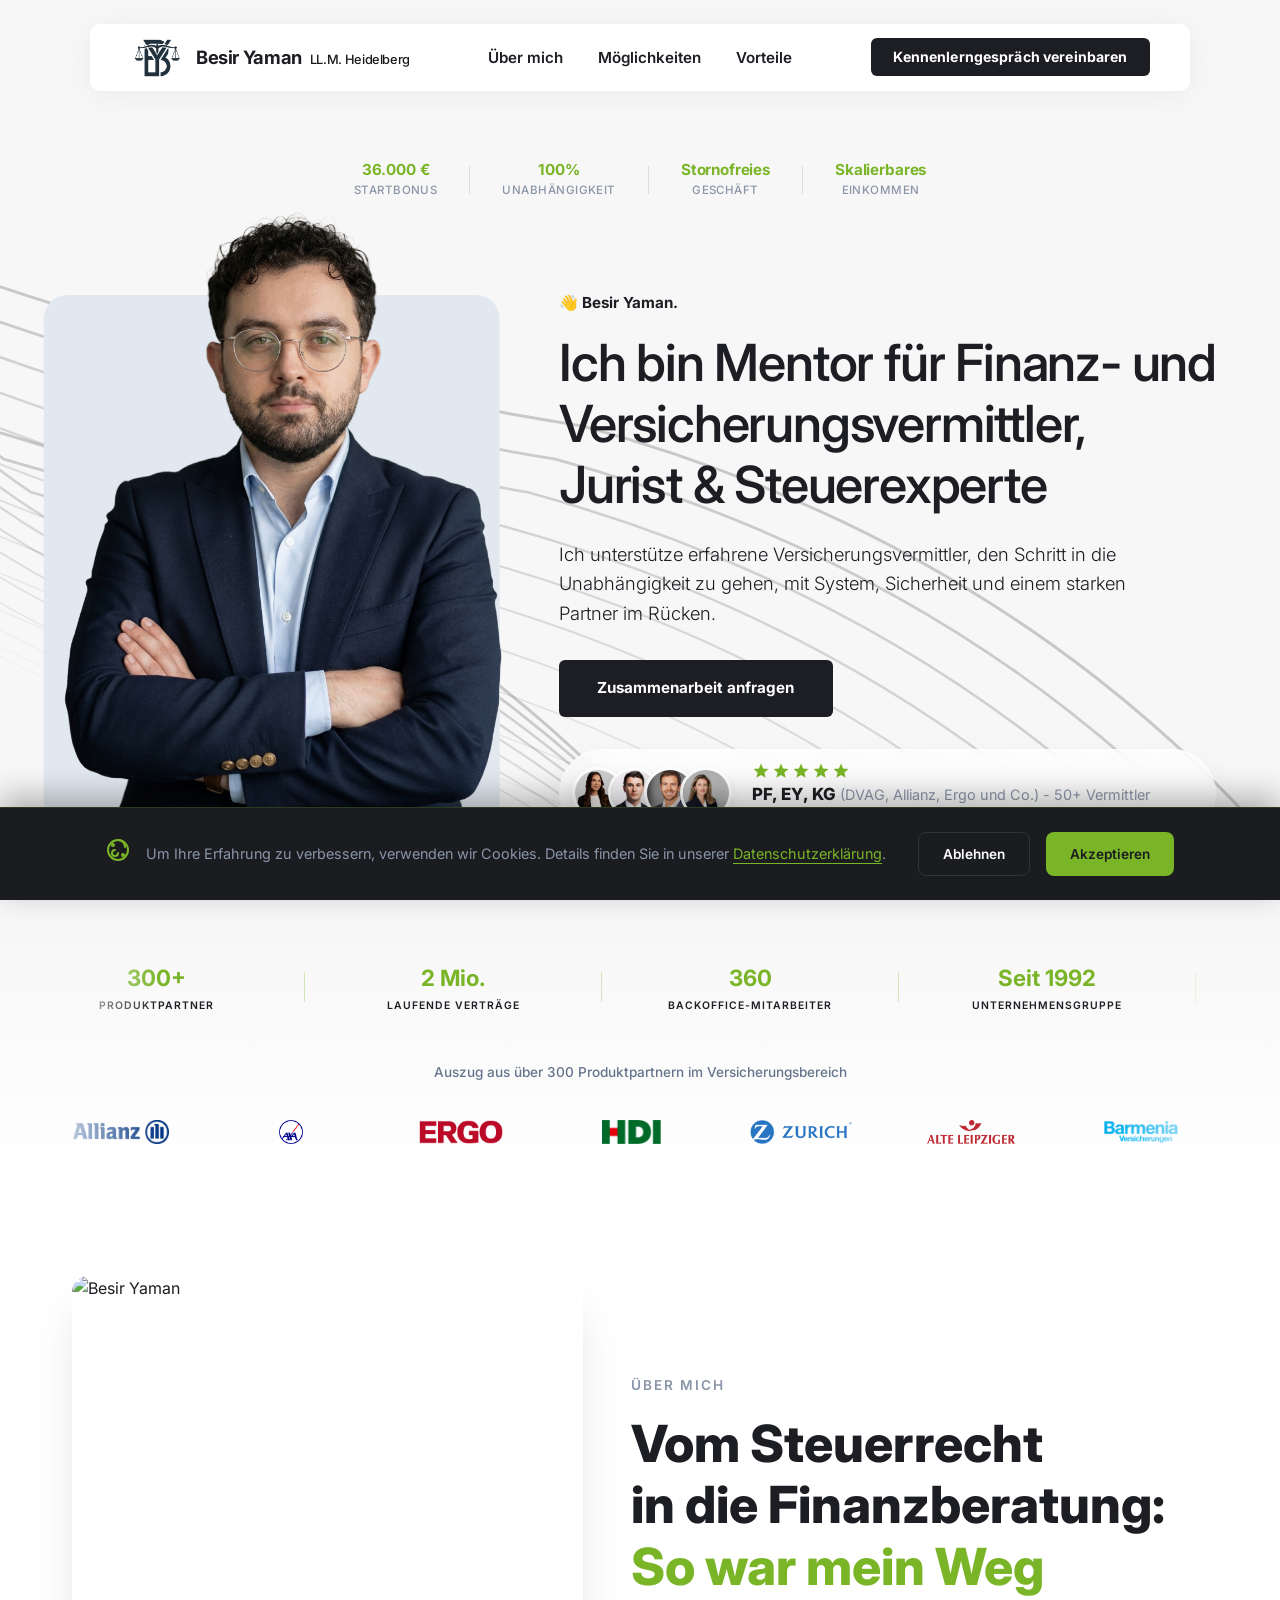
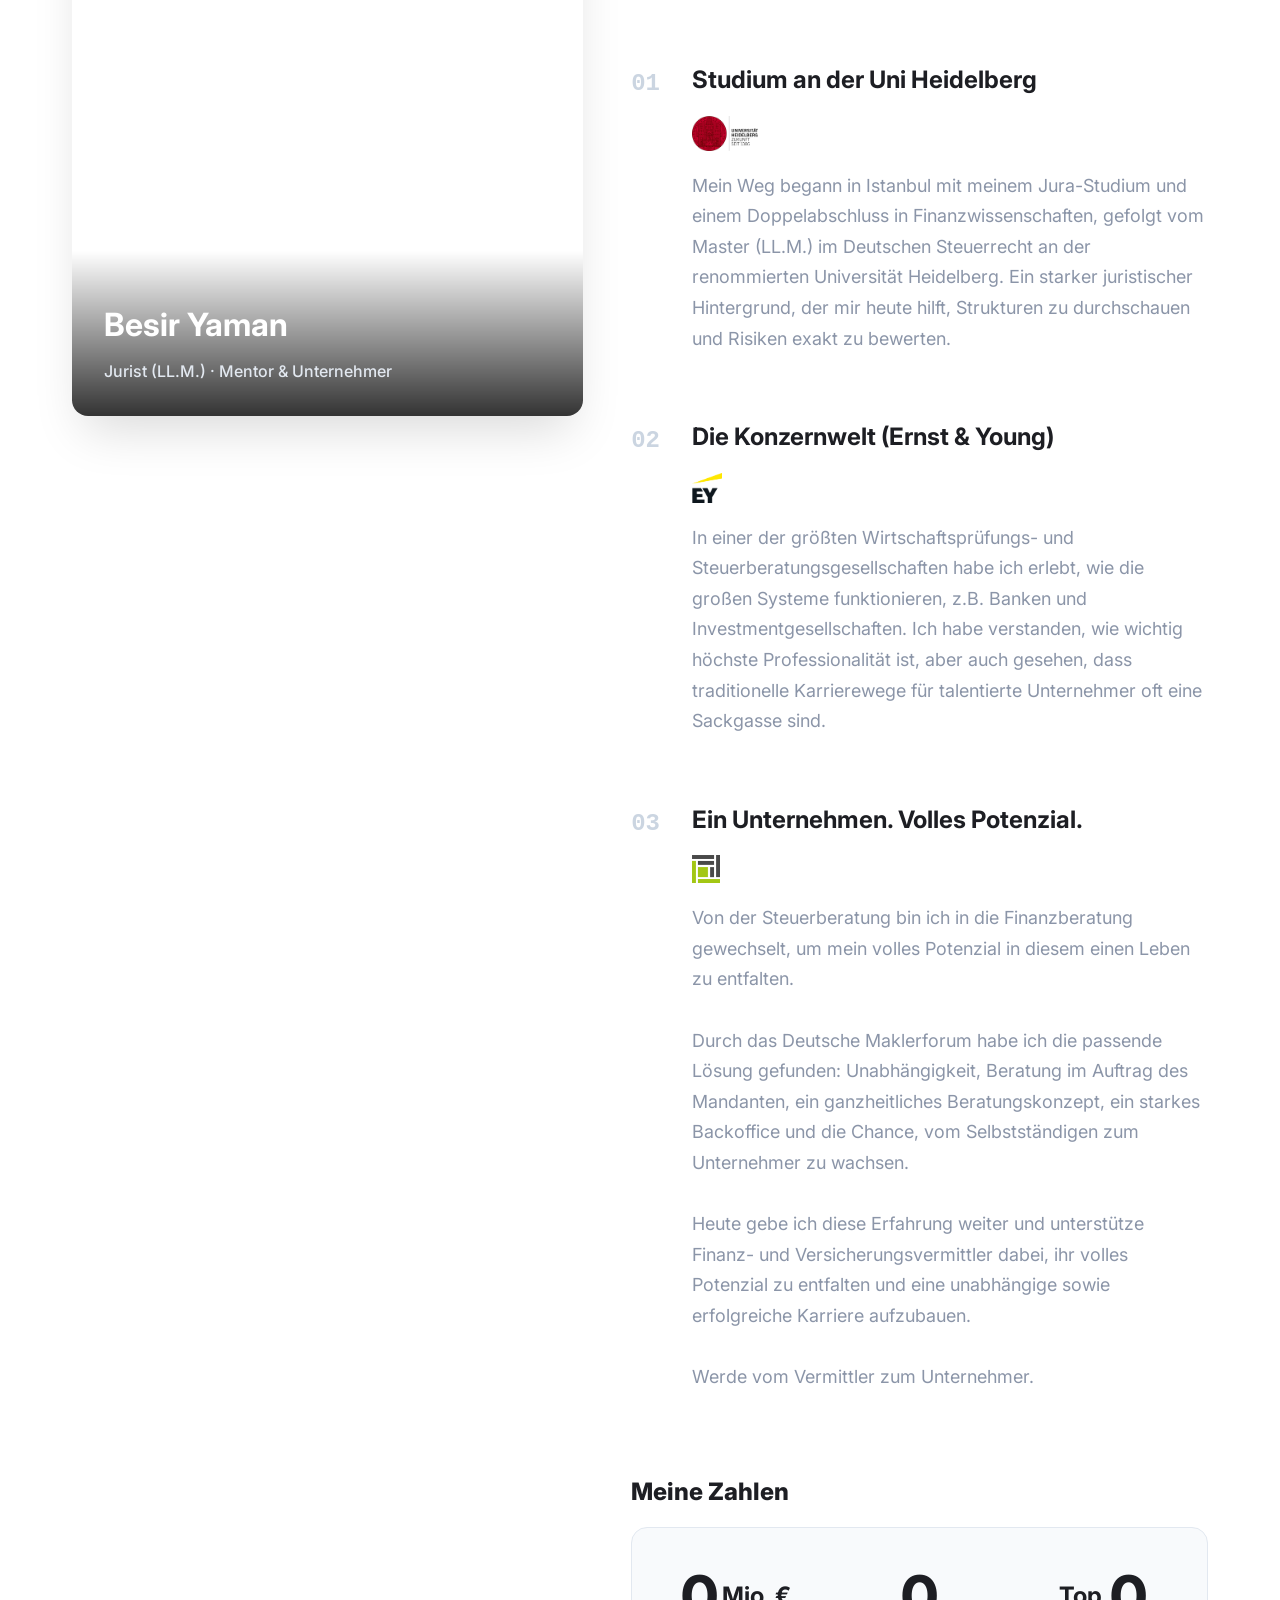
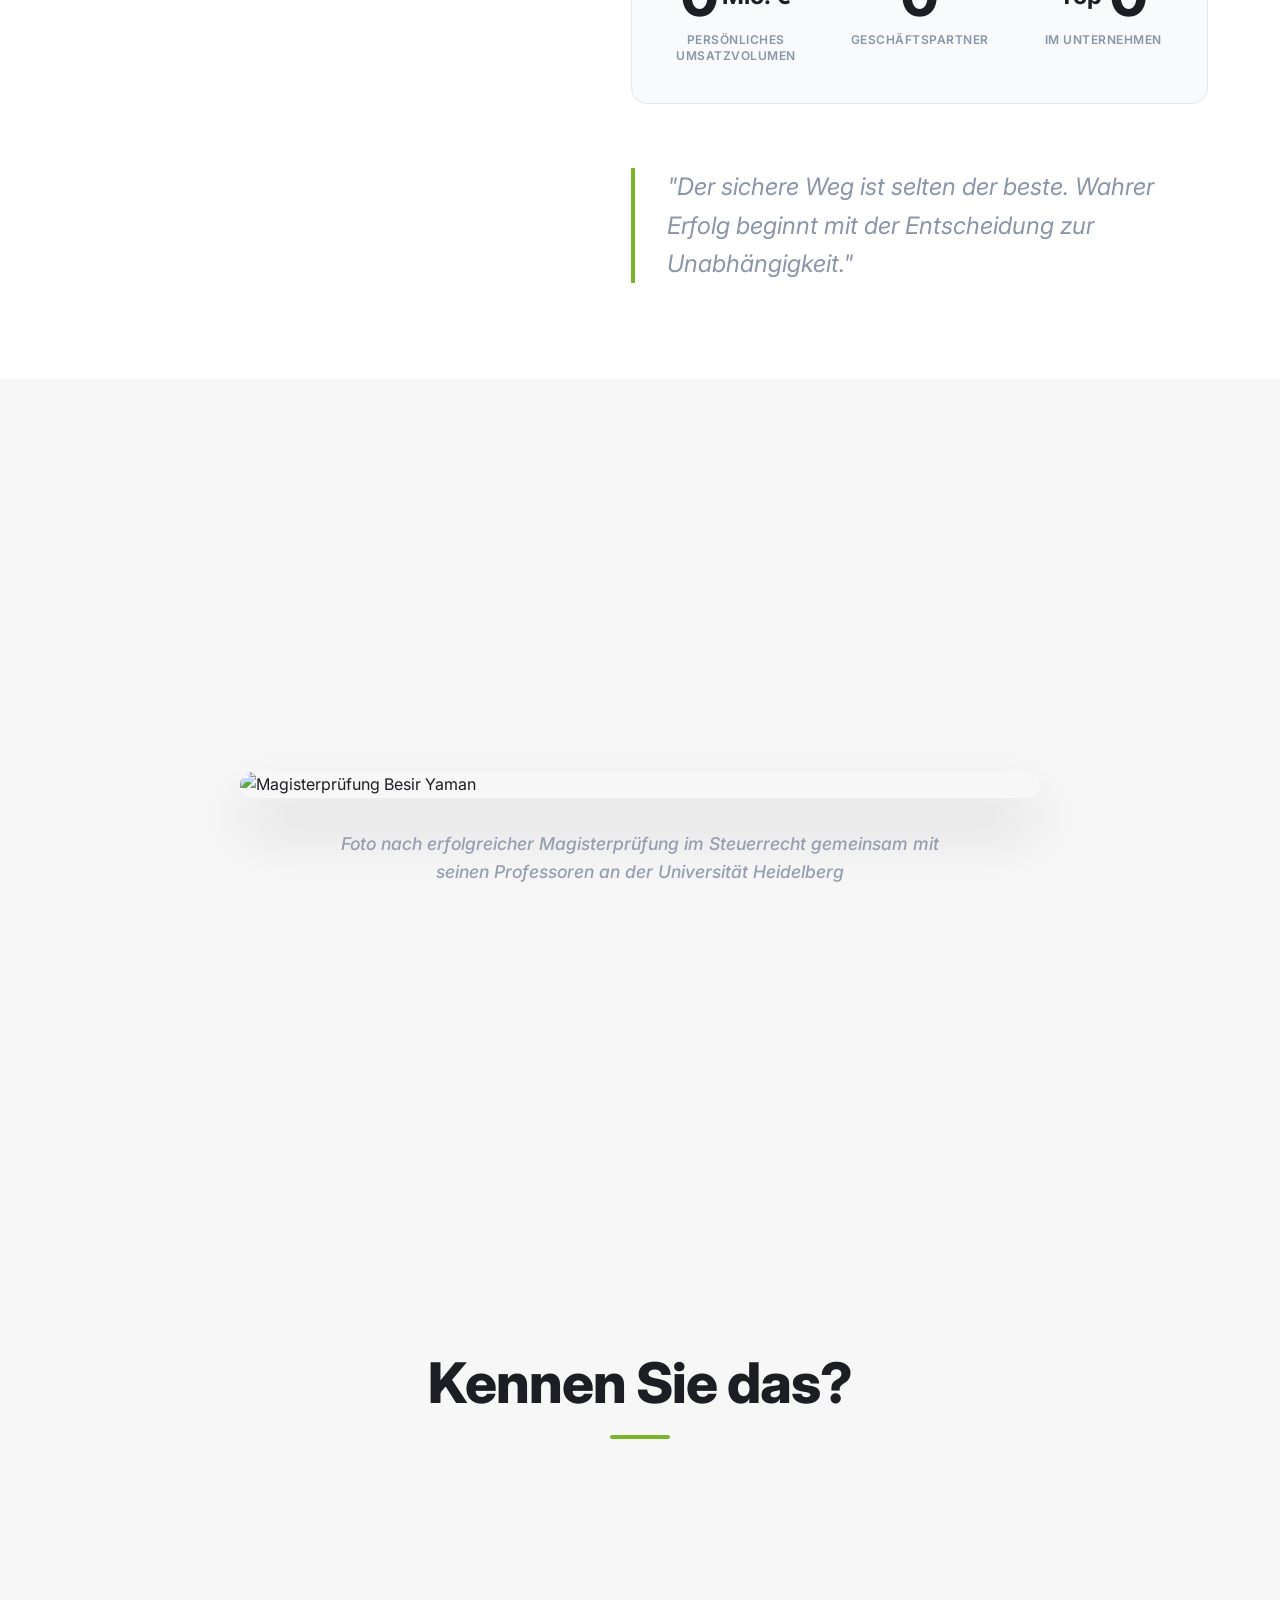
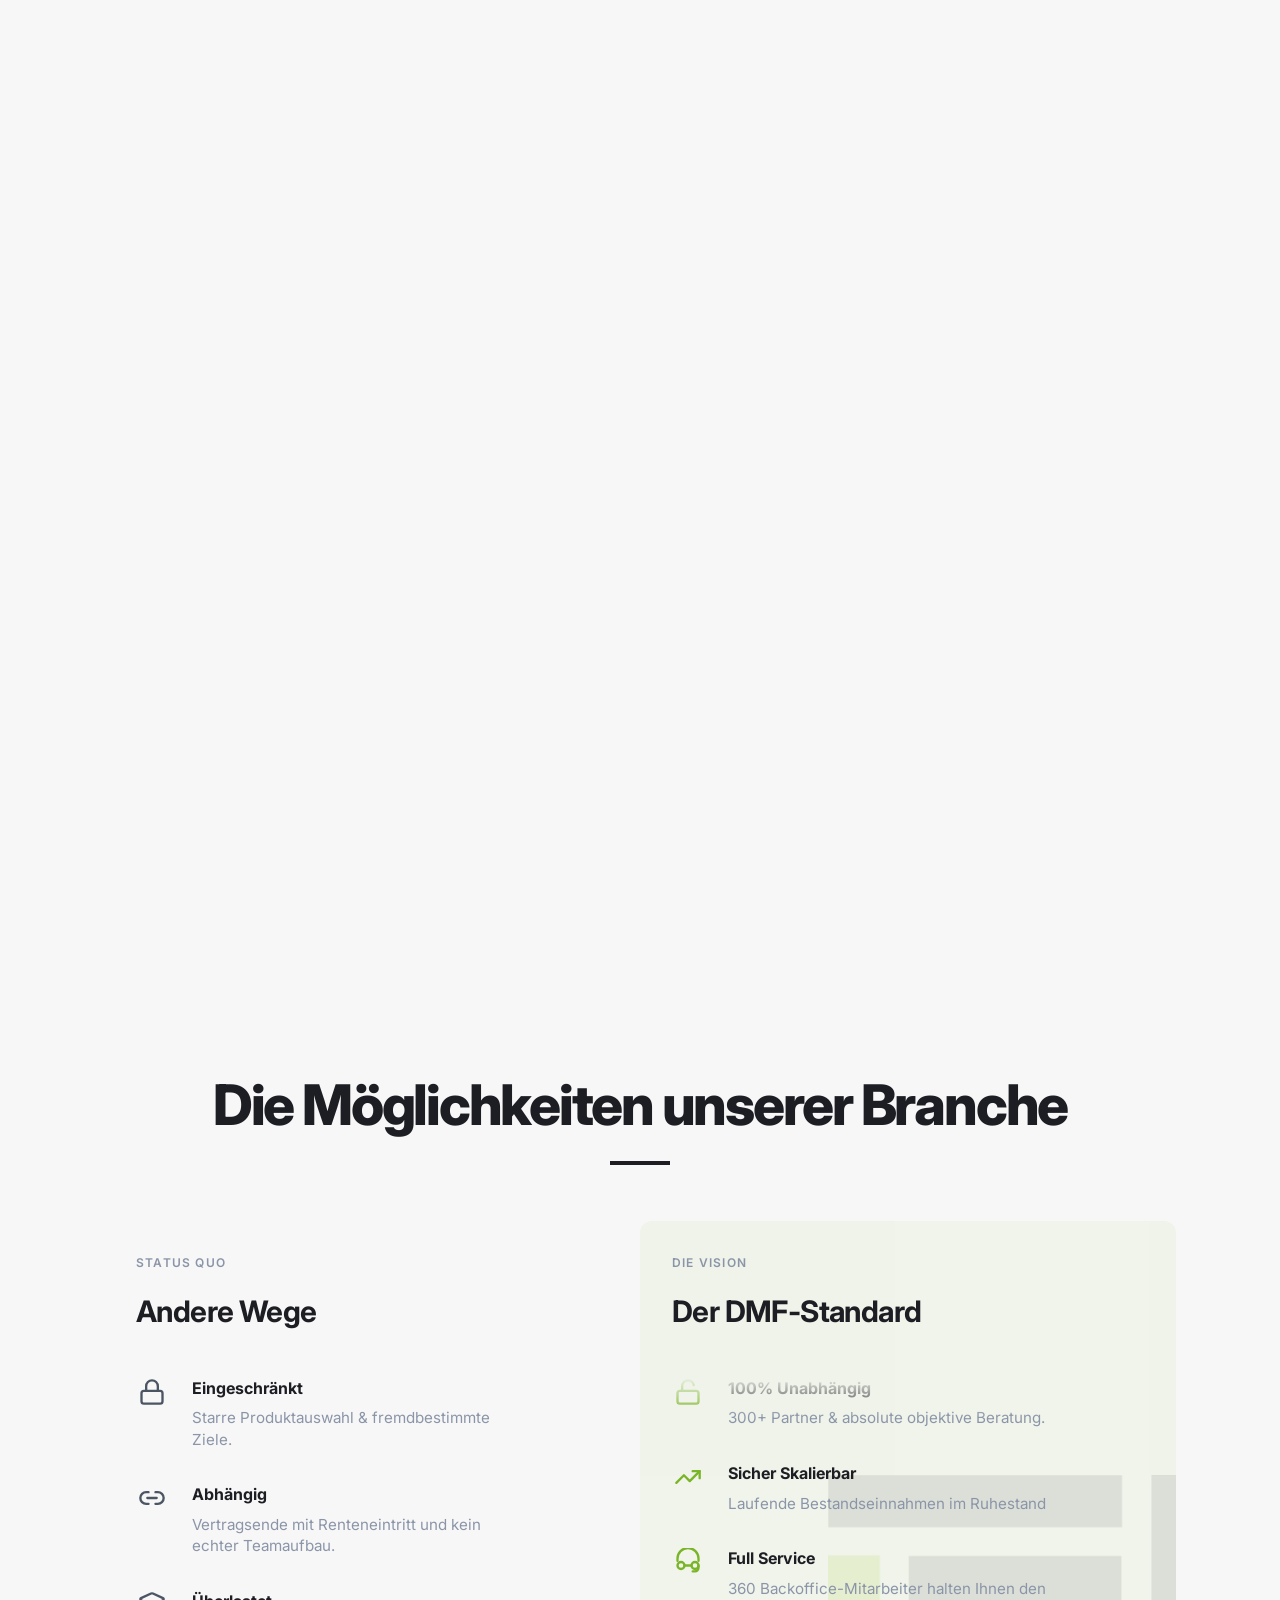
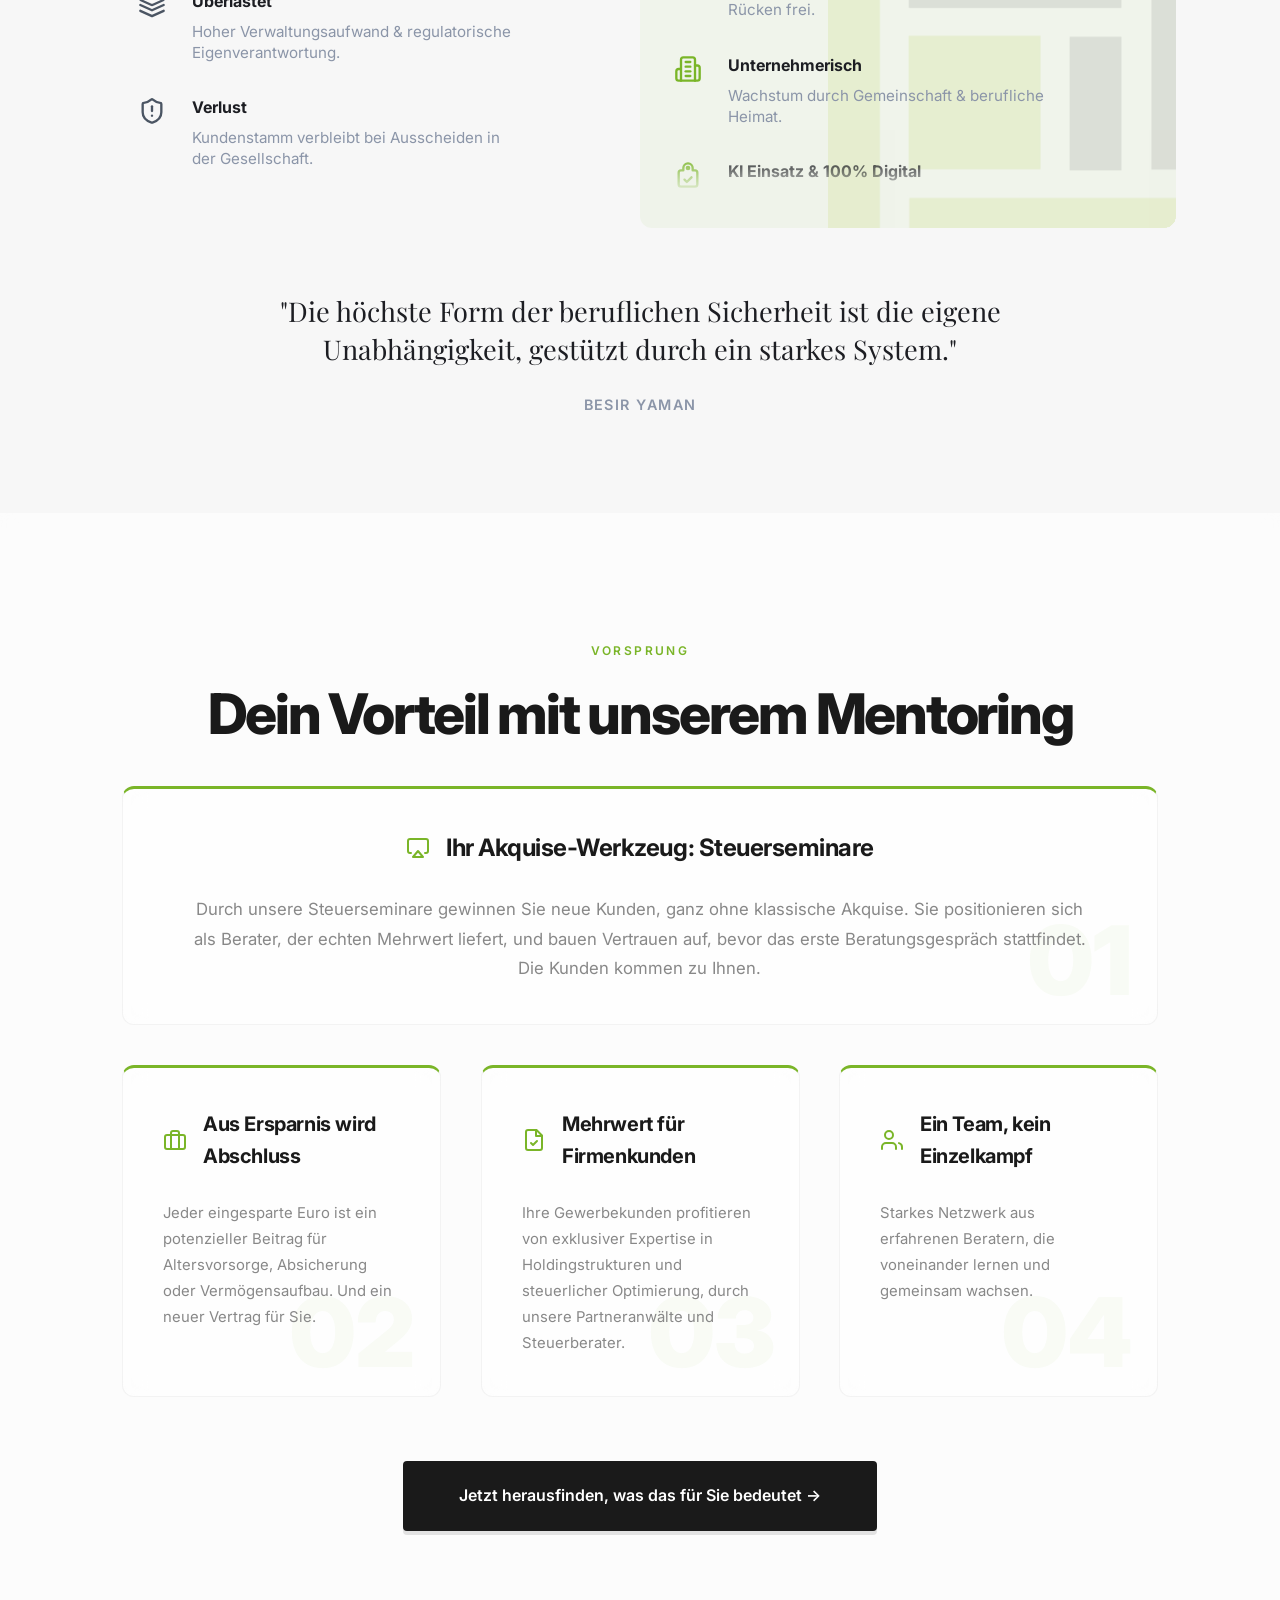
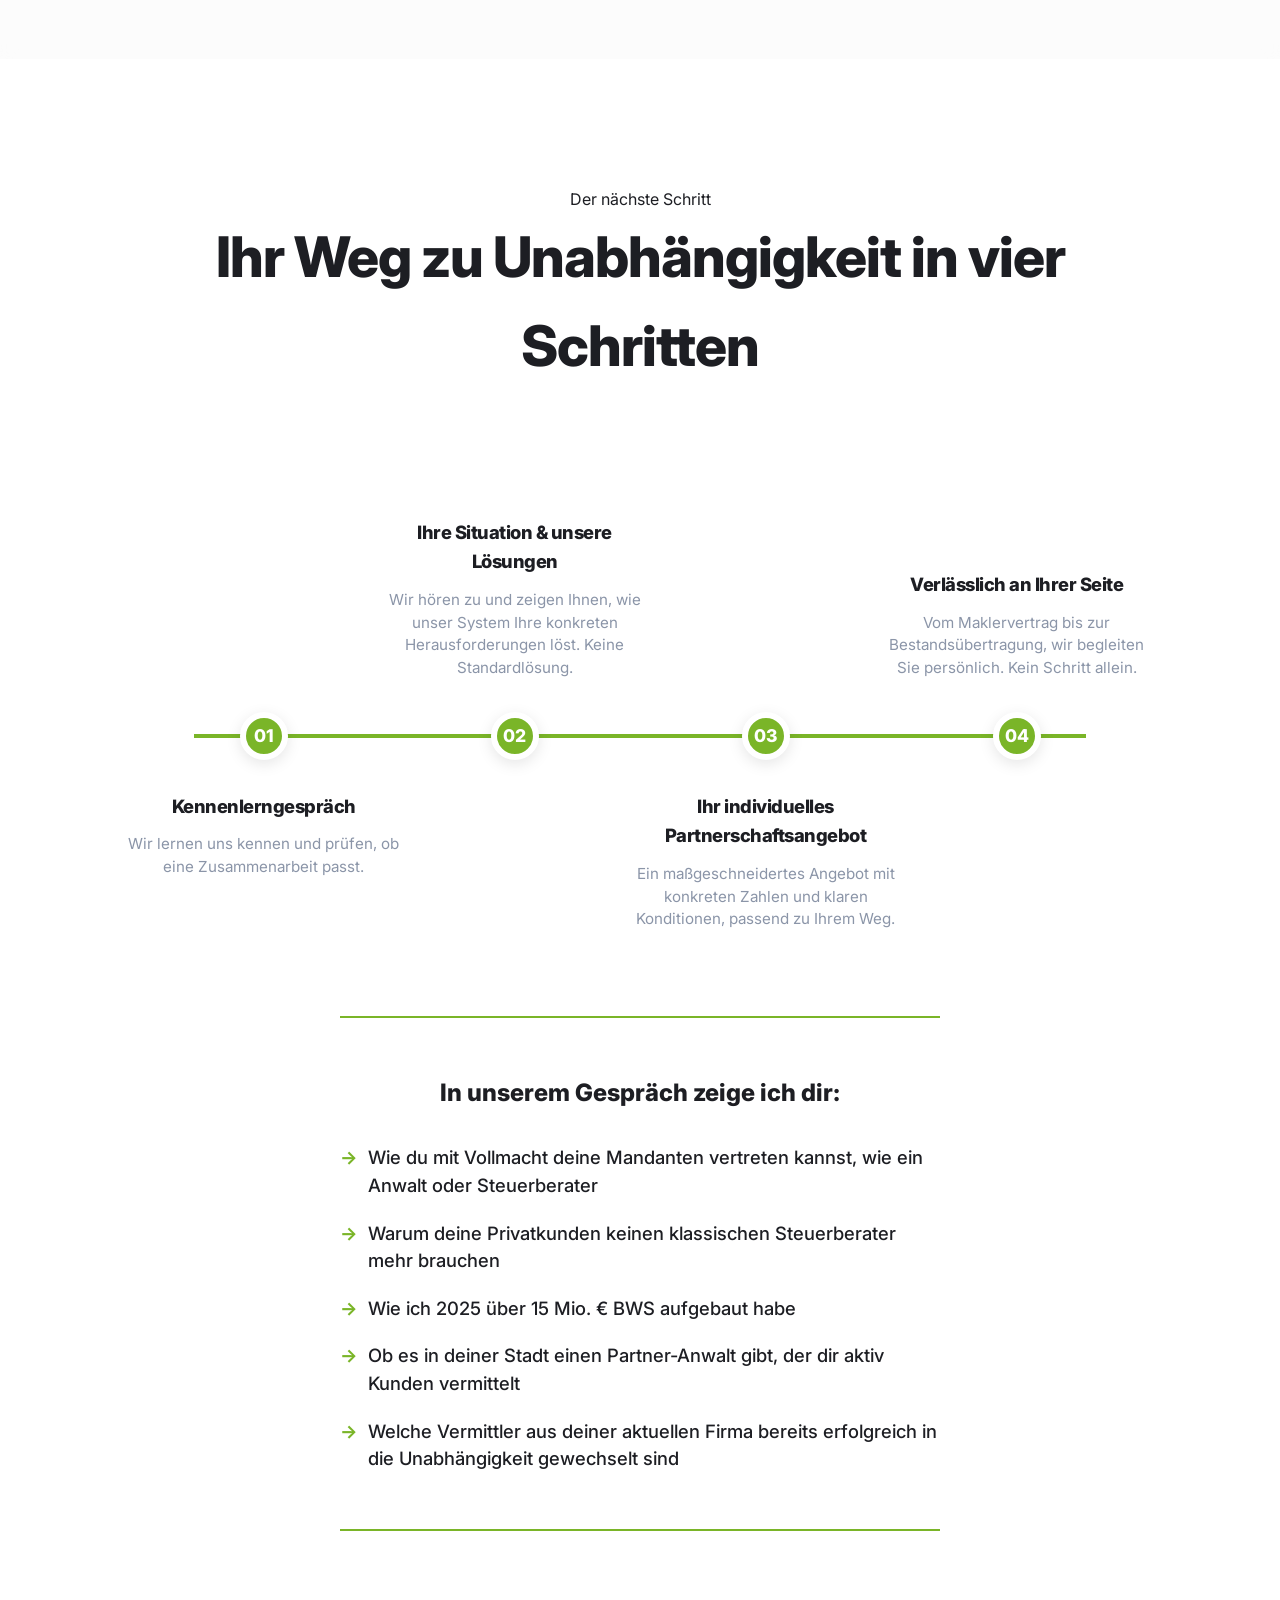
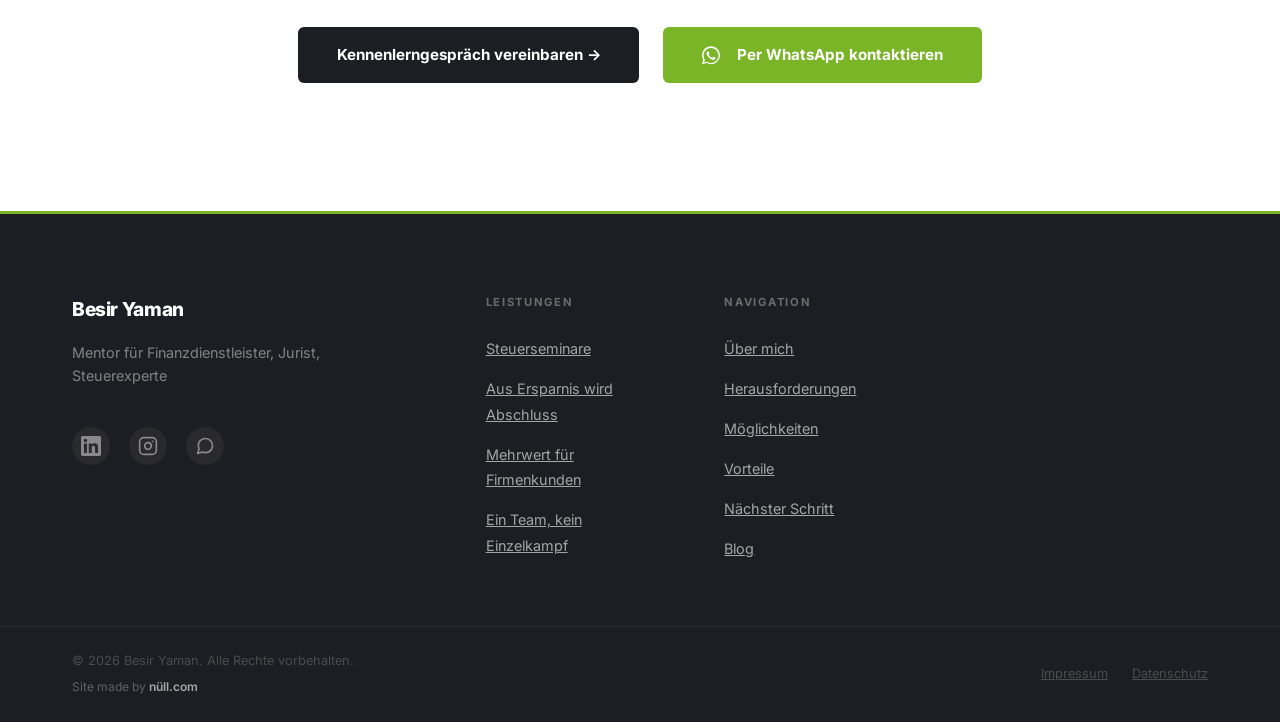
==== commit a26ef521: "Update footer links, add nüll.com attribution, and move Blog link to footer" ====
--- a/index.html
+++ b/index.html
@@ -77,7 +77,7 @@
                 <li><a href="#ueber-mich" class="nav-link">Über mich</a></li>
                 <li><a href="#moeglichkeiten" class="nav-link">Möglichkeiten</a></li>
                 <li><a href="#benefits" class="nav-link">Vorteile</a></li>
-                <li><a href="blog/index.html" class="nav-link">Blog</a></li>
+
             </ul>
             <div class="nav-cta">
                 <a href="https://wa.me/4917622366342?text=Hallo%20Besir%2C%20ich%20w%C3%BCrde%20dich%20gerne%20kennenlernen.%20Wann%20passt%20es%20dir%20am%20besten%3F" target="_blank" class="nav-cta-btn">Kennenlerngespräch vereinbaren</a>
@@ -369,7 +369,7 @@
             <div class="pain-certificate-hero">
                 <div class="pain-certificate-wrapper">
                     <img loading="lazy" src="img/magisterpruefung-besir-yaman.png" alt="Magisterprüfung Besir Yaman" class="pain-certificate-full">
-                    <p class="pain-certificate-caption">Foto nach erfolgreicher Magisterprüfung im Steuerrecht gemeinsam mit Prof. Reimer und Prof. Kube an der Universität Heidelberg</p>
+                    <p class="pain-certificate-caption">Foto nach erfolgreicher Magisterprüfung im Steuerrecht gemeinsam mit seinen Professoren an der Universität Heidelberg</p>
                 </div>
             </div>
             <div class="pain-container">
@@ -780,7 +780,7 @@
 
                 <div class="benefits-list">
                     <!-- Block 01 - Featured -->
-                    <div class="benefit-block featured">
+                    <div class="benefit-block featured" id="steuerseminare">
                         <div class="benefit-header">
                             <div class="benefit-icon-wrapper">
                                 <svg xmlns="http://www.w3.org/2000/svg" width="24" height="24" viewBox="0 0 24 24"
@@ -799,7 +799,7 @@
                     </div>
 
                     <!-- Block 02 -->
-                    <div class="benefit-block">
+                    <div class="benefit-block" id="ersparnis-abschluss">
                         <div class="benefit-header">
                             <div class="benefit-icon-wrapper">
                                 <svg xmlns="http://www.w3.org/2000/svg" width="24" height="24" viewBox="0 0 24 24"
@@ -818,7 +818,7 @@
                     </div>
 
                     <!-- Block 03 -->
-                    <div class="benefit-block">
+                    <div class="benefit-block" id="firmenkunden">
                         <div class="benefit-header">
                             <div class="benefit-icon-wrapper">
                                 <svg xmlns="http://www.w3.org/2000/svg" width="24" height="24" viewBox="0 0 24 24"
@@ -838,7 +838,7 @@
                     </div>
 
                     <!-- Block 04 -->
-                    <div class="benefit-block">
+                    <div class="benefit-block" id="team-netze">
                         <div class="benefit-header">
                             <div class="benefit-icon-wrapper">
                                 <svg xmlns="http://www.w3.org/2000/svg" width="24" height="24" viewBox="0 0 24 24"
@@ -921,7 +921,7 @@
                     </div>
 
                     <ul class="frag-mich-list">
-                        <li>Wie du mit Vollmacht deine Kunden vertreten kannst, wie ein Anwalt oder Steuerberater</li>
+                        <li>Wie du mit Vollmacht deine Mandanten vertreten kannst, wie ein Anwalt oder Steuerberater</li>
                         <li>Warum deine Privatkunden keinen klassischen Steuerberater mehr brauchen</li>
                         <li>Wie ich 2025 über 15 Mio. € BWS aufgebaut habe</li>
                         <li>Ob es in deiner Stadt einen Partner-Anwalt gibt, der dir aktiv Kunden vermittelt</li>
@@ -983,14 +983,13 @@
                     </div>
                 </div>
 
-                <!-- Leistungen Column -->
                 <div class="footer-col footer-col-redundant">
                     <h4 class="footer-col-heading">Leistungen</h4>
                     <ul class="footer-col-links">
-                        <li><a href="#">Steuerseminare</a></li>
-                        <li><a href="#">Mehrwert für Firmenkunden</a></li>
-                        <li><a href="#">Rechtliche Beratung</a></li>
-                        <li><a href="#">DMF-Standard</a></li>
+                        <li><a href="#steuerseminare">Steuerseminare</a></li>
+                        <li><a href="#ersparnis-abschluss">Aus Ersparnis wird Abschluss</a></li>
+                        <li><a href="#firmenkunden">Mehrwert für Firmenkunden</a></li>
+                        <li><a href="#team-netze">Ein Team, kein Einzelkampf</a></li>
                     </ul>
                 </div>
 
@@ -1003,6 +1002,7 @@
                         <li><a href="#moeglichkeiten">Möglichkeiten</a></li>
                         <li><a href="#benefits">Vorteile</a></li>
                         <li><a href="#naechste-schritte">Nächster Schritt</a></li>
+                        <li><a href="blog/index.html">Blog</a></li>
                     </ul>
                 </div>
 
@@ -1015,7 +1015,10 @@
         <!-- Footer Bottom Bar -->
         <div class="footer-bottom">
             <div class="footer-bottom-container">
-                <p class="footer-copyright">&copy; 2026 Besir Yaman. Alle Rechte vorbehalten.</p>
+                <p class="footer-copyright">
+                    &copy; 2026 Besir Yaman. Alle Rechte vorbehalten.<br>
+                    <a href="https://nüll.com" target="_blank" style="color: rgba(255,255,255,0.3); text-decoration: none; font-size: 0.75rem; margin-top: 6px; display: inline-block;">Site made by <span style="color: rgba(255,255,255,0.6); font-weight: 600;">nüll.com</span></a>
+                </p>
                 <div class="footer-legal">
                     <a href="impressum.html">Impressum</a>
                     <a href="datenschutz.html">Datenschutz</a>
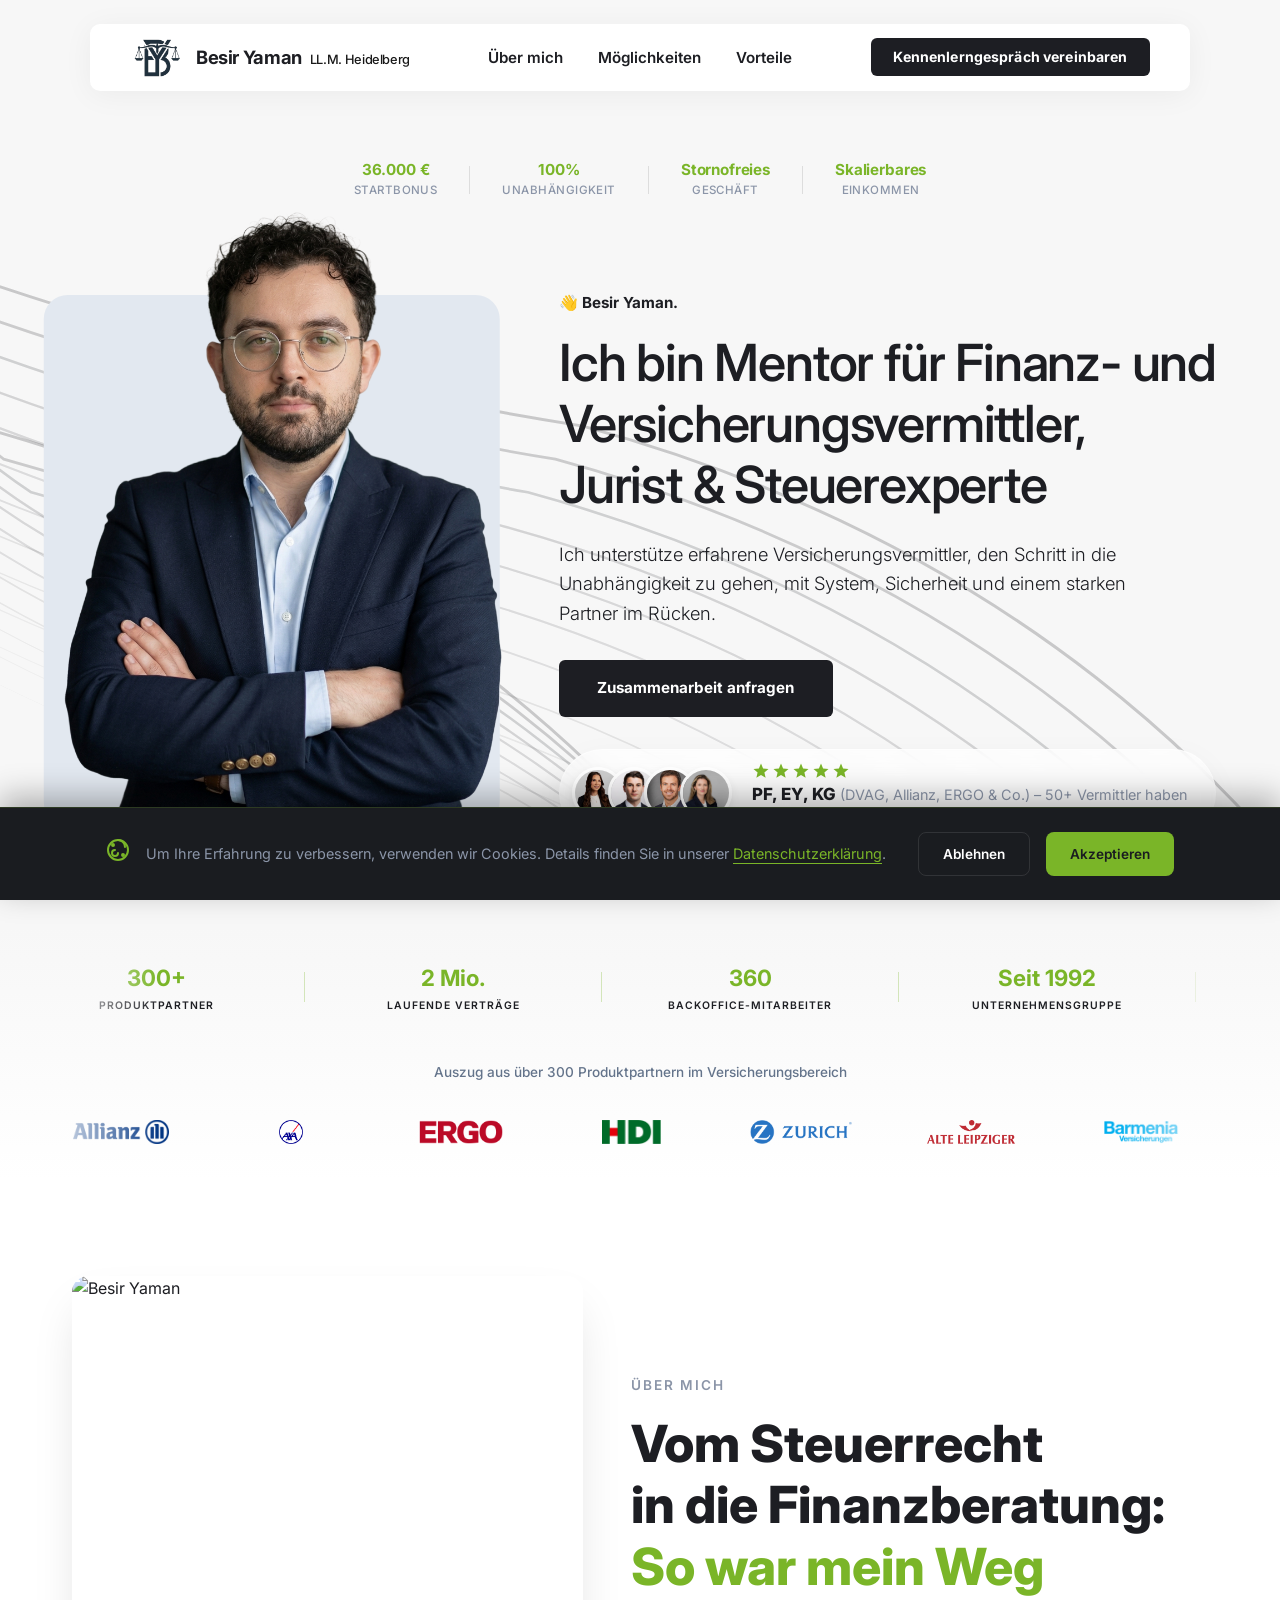
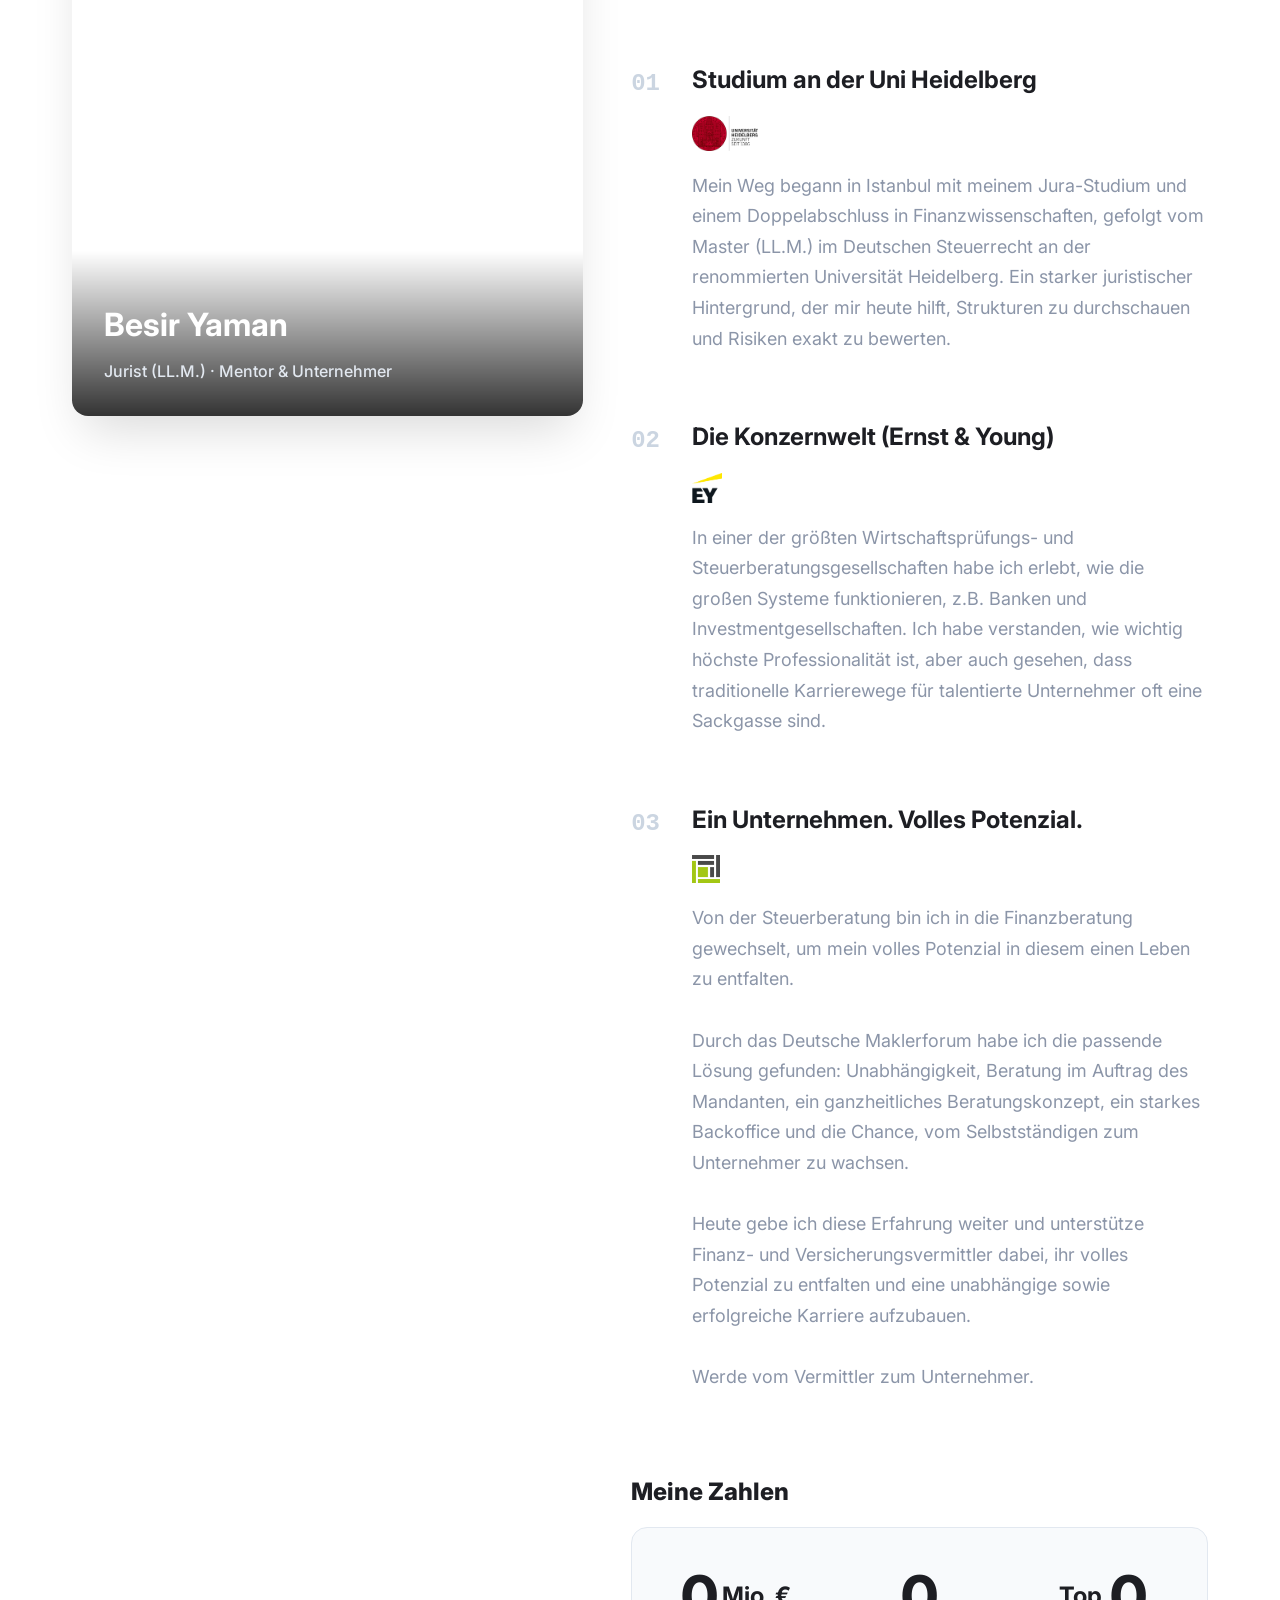
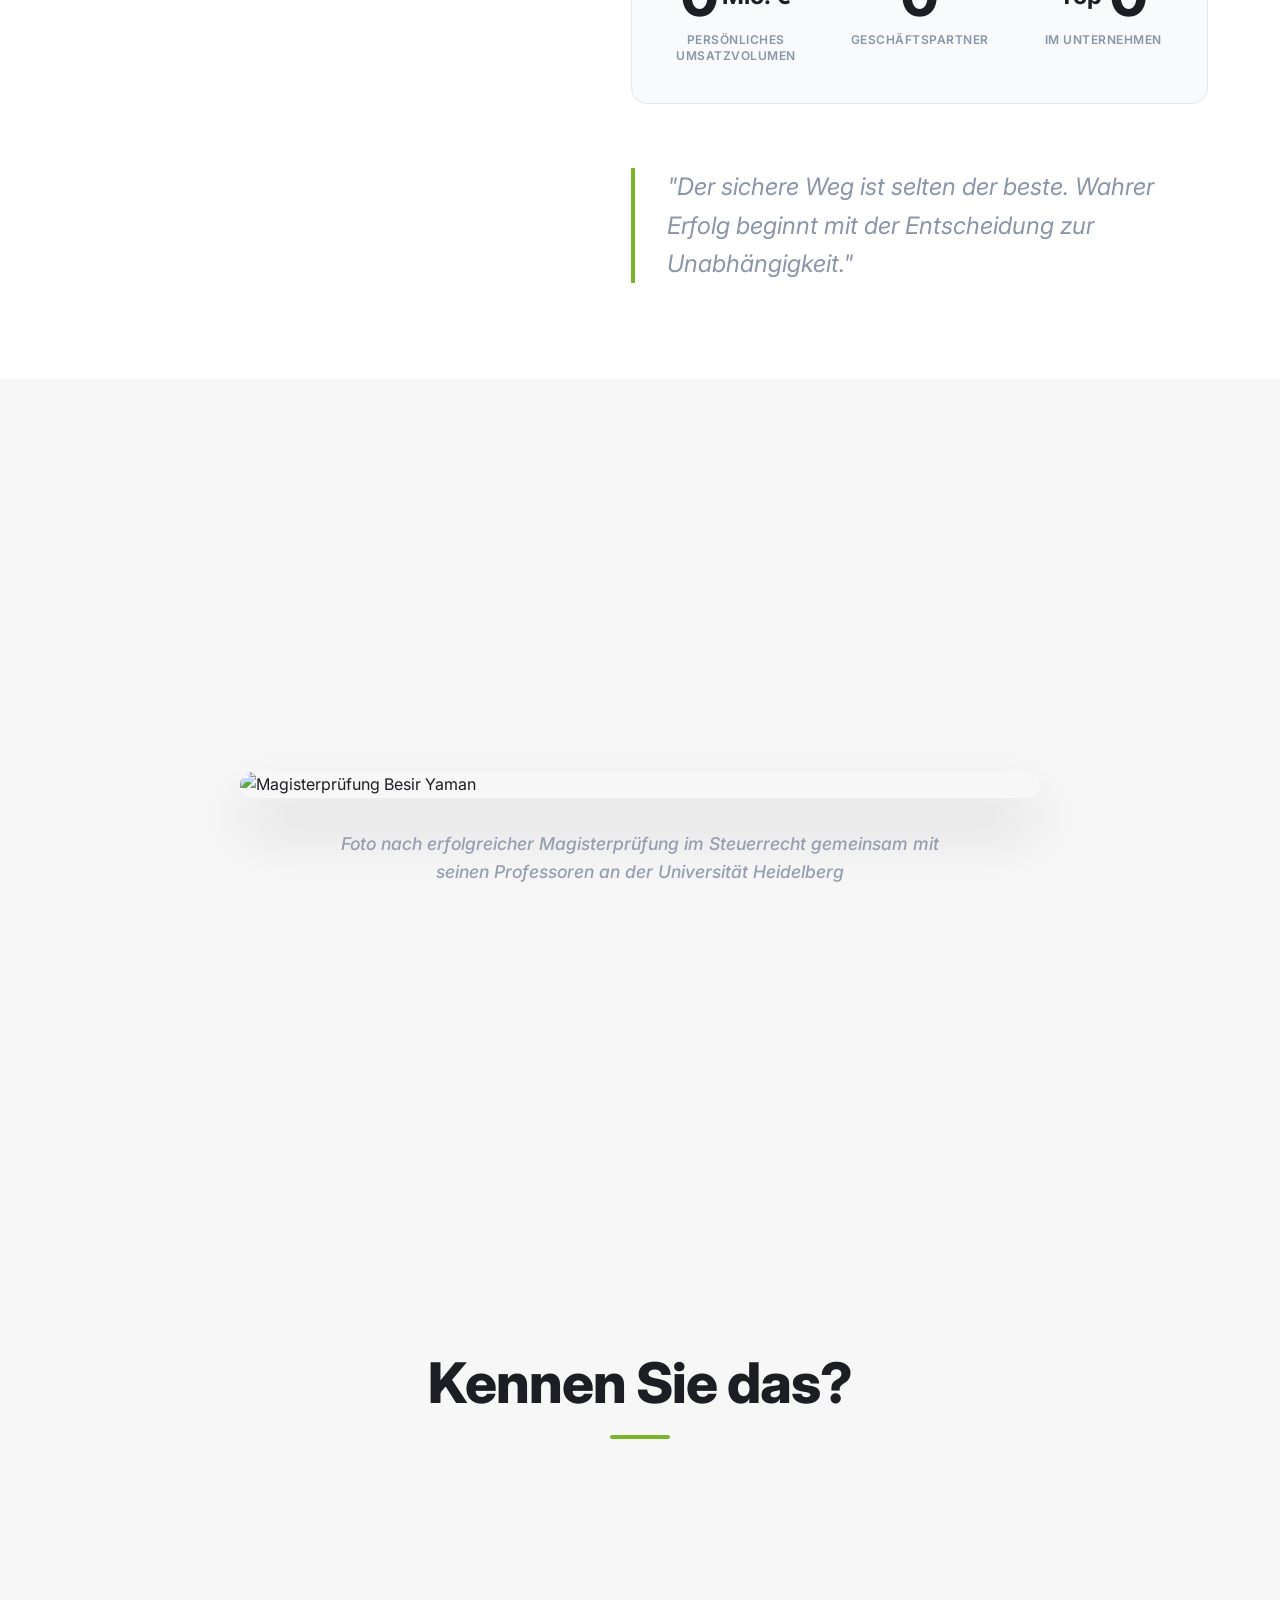
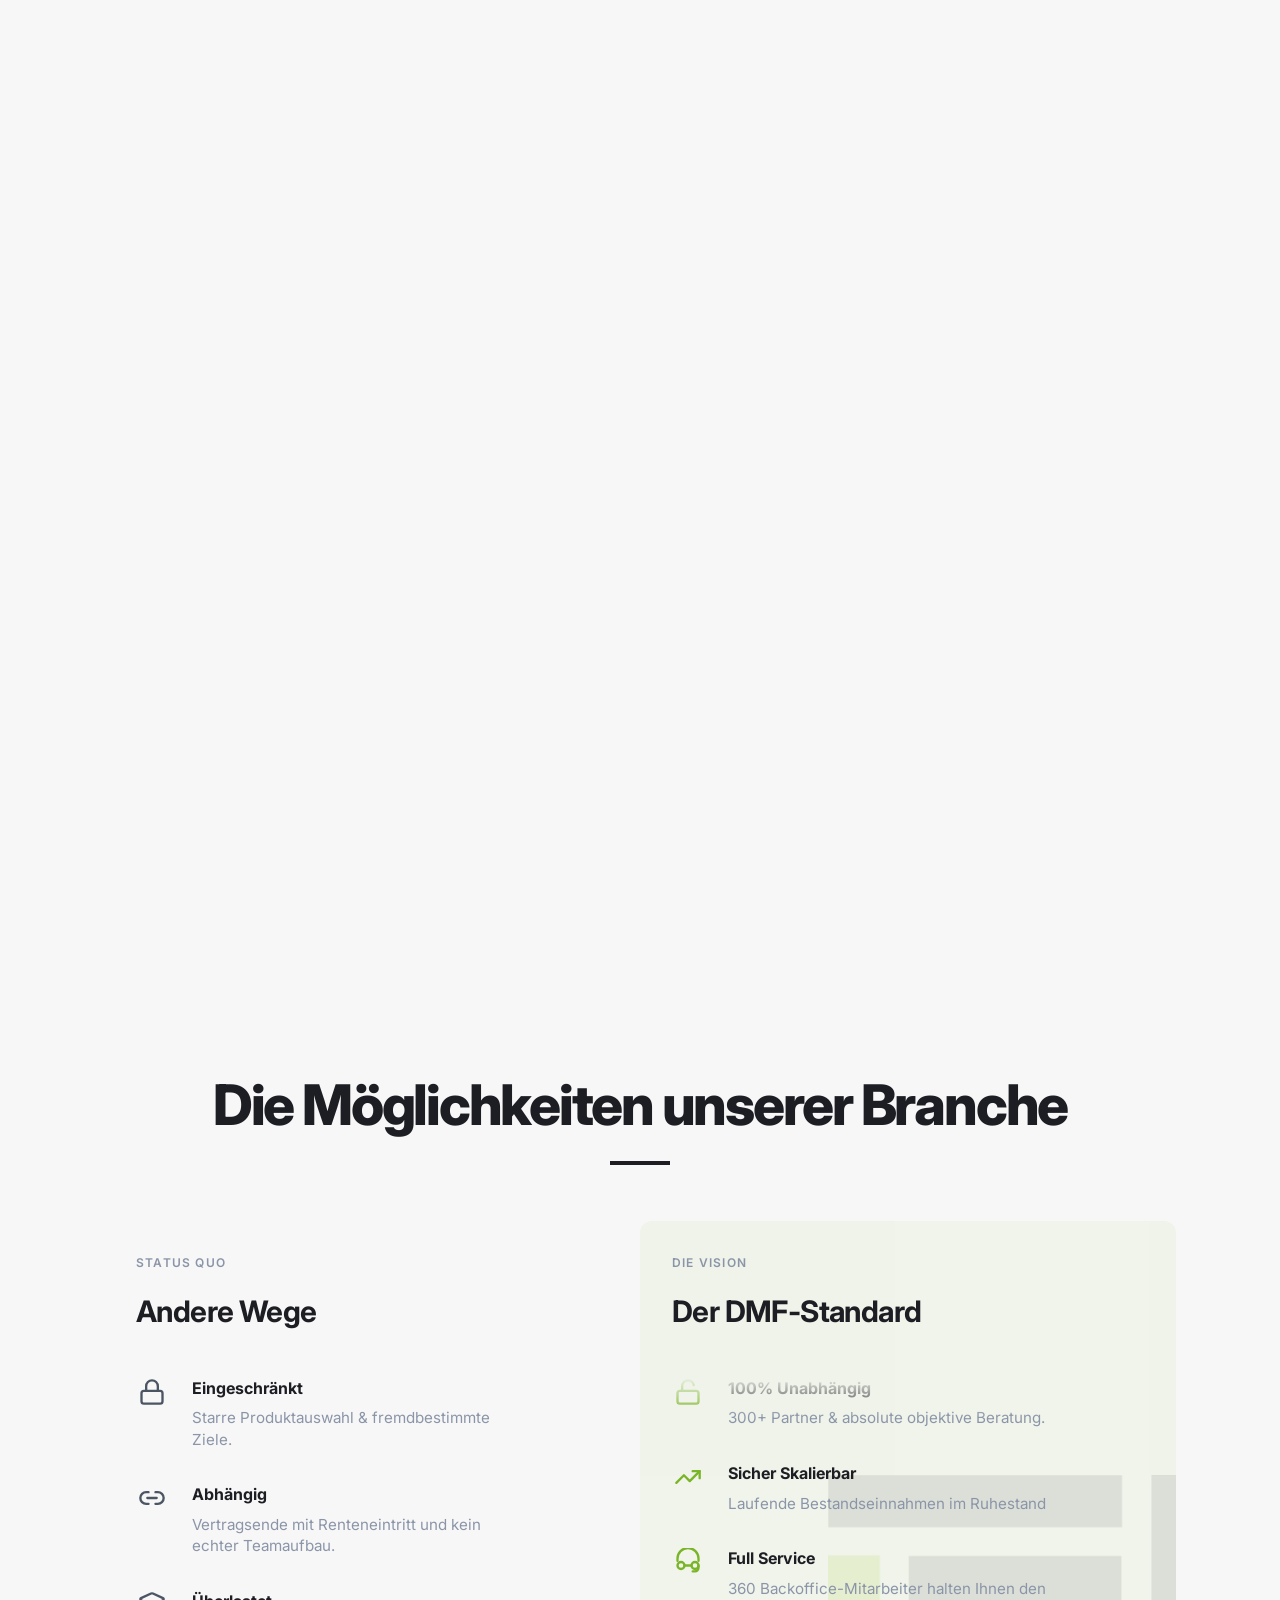
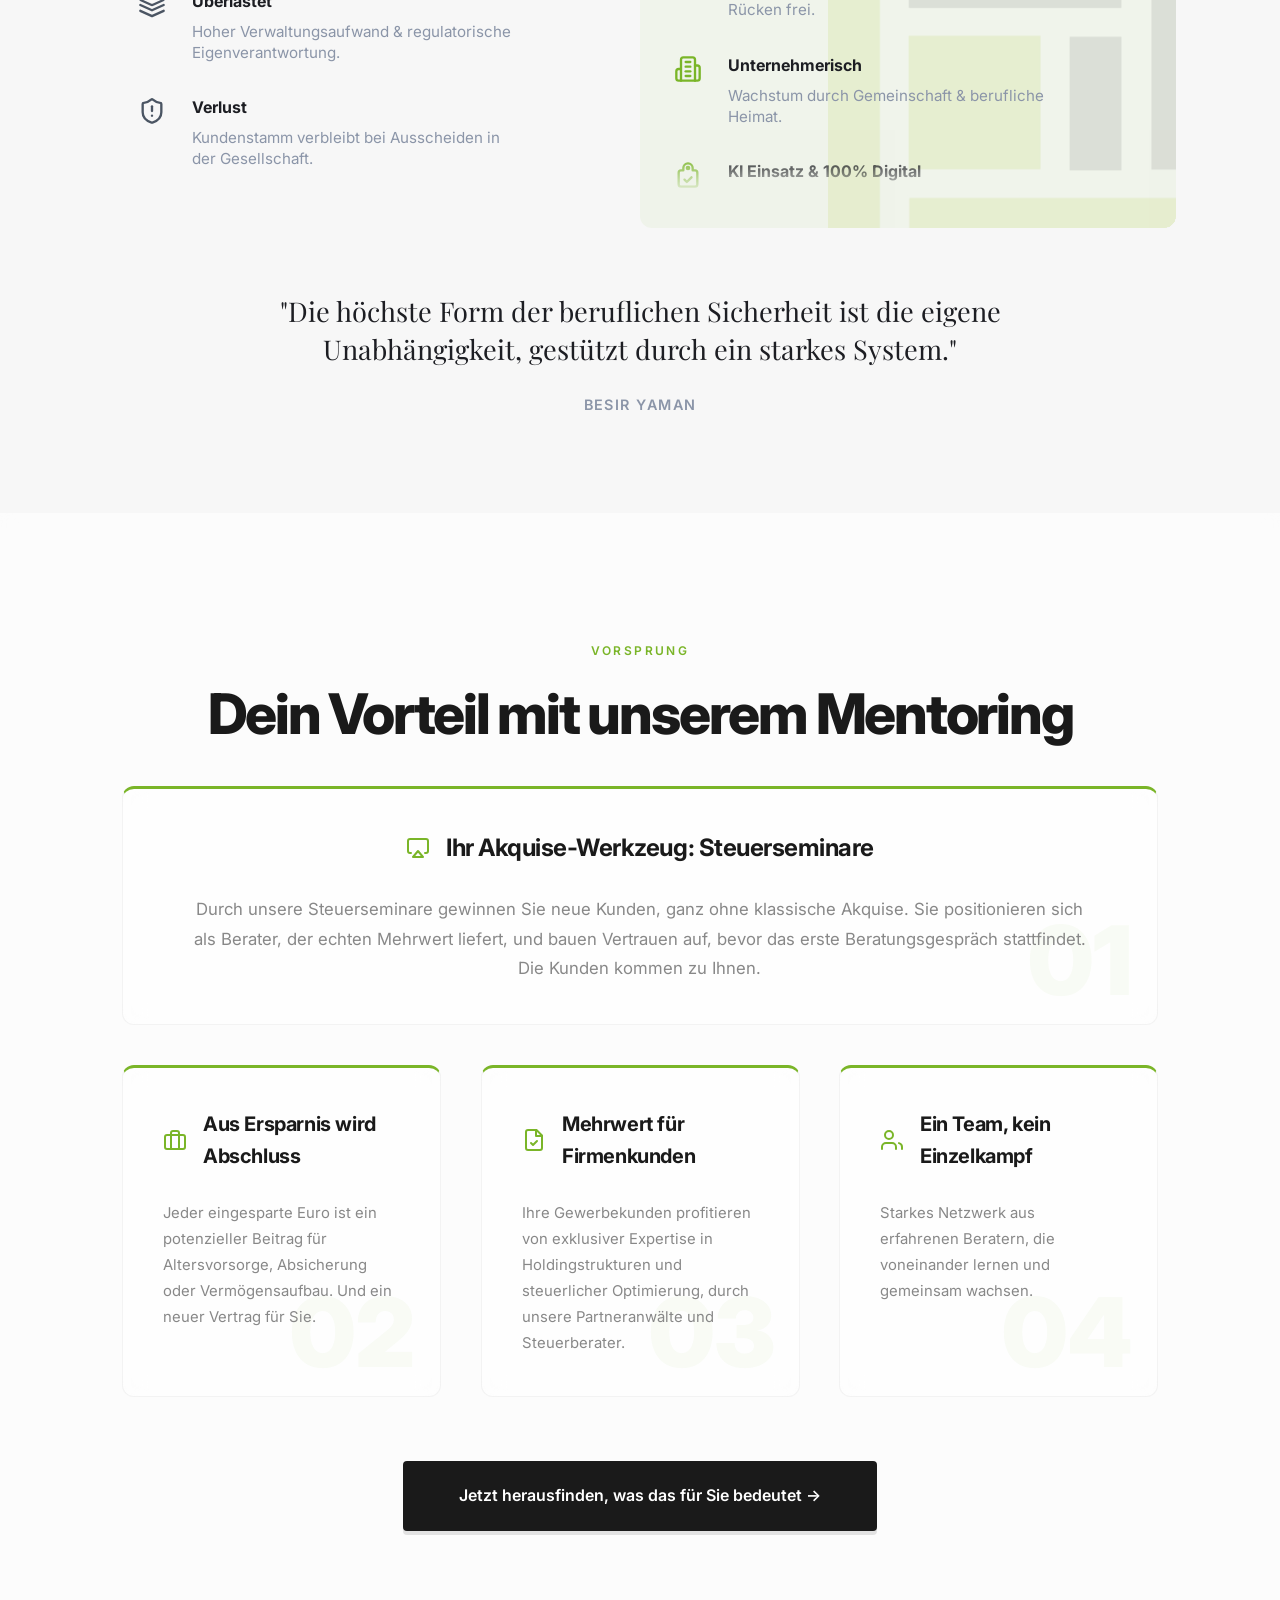
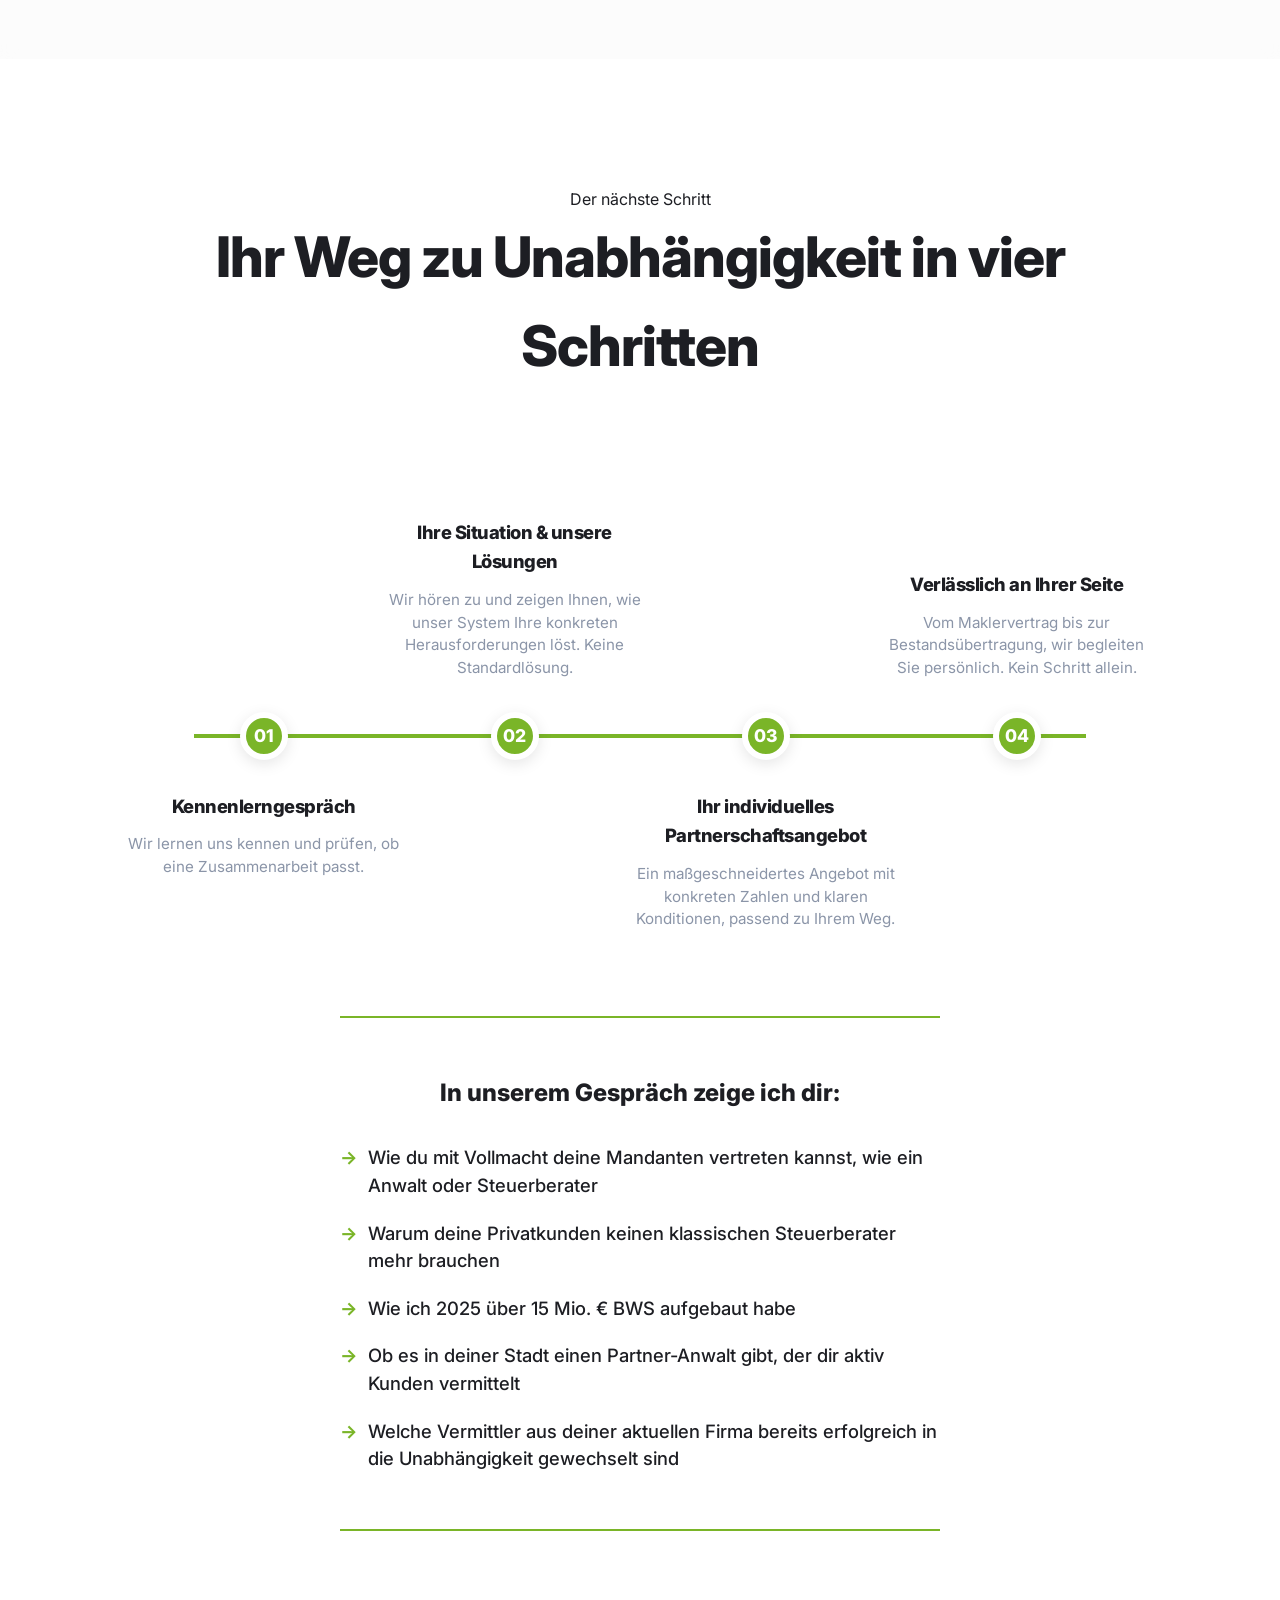
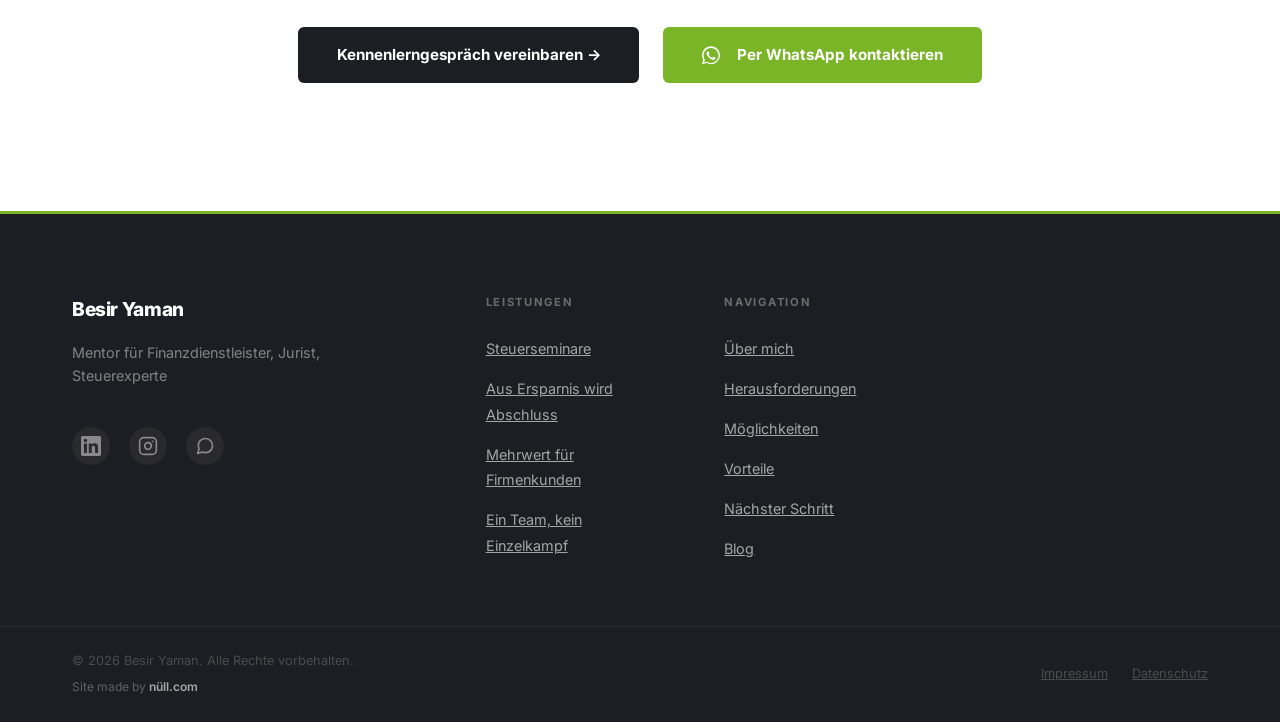
==== commit 77695317: "Update hero section text: PF, EY, KG (DVAG, Allianz, ERGO & Co.) – 50+ Experten sind dabei." ====
--- a/index.html
+++ b/index.html
@@ -146,8 +146,8 @@
                                 <svg viewBox="0 0 24 24" width="18" height="18" fill="#7ab528"><path d="M12 17.27L18.18 21l-1.64-7.03L22 9.24l-7.19-.61L12 2 9.19 8.63 2 9.24l5.46 4.73L5.82 21z"/></svg>
                             </div>
                             <p>
-                                <span class="desktop-text"><strong>PF, EY, KG</strong> (DVAG, Allianz, Ergo und Co.) - 50+ Vermittler haben sich bereits für die Unabhängigkeit entschieden</span>
-                                <span class="mobile-text"><strong>PF, EY, KG</strong> (DVAG, Allianz, Ergo und Co.) - 50+ Experten gewechselt</span>
+                                <span class="desktop-text"><strong>PF, EY, KG</strong> (DVAG, Allianz, ERGO & Co.) – 50+ Vermittler haben sich bereits für die Unabhängigkeit entschieden</span>
+                                <span class="mobile-text"><strong>PF, EY, KG</strong> (DVAG, Allianz, ERGO & Co.) – 50+ Experten sind dabei.</span>
                             </p>
                         </div>
                     </div>                </div>
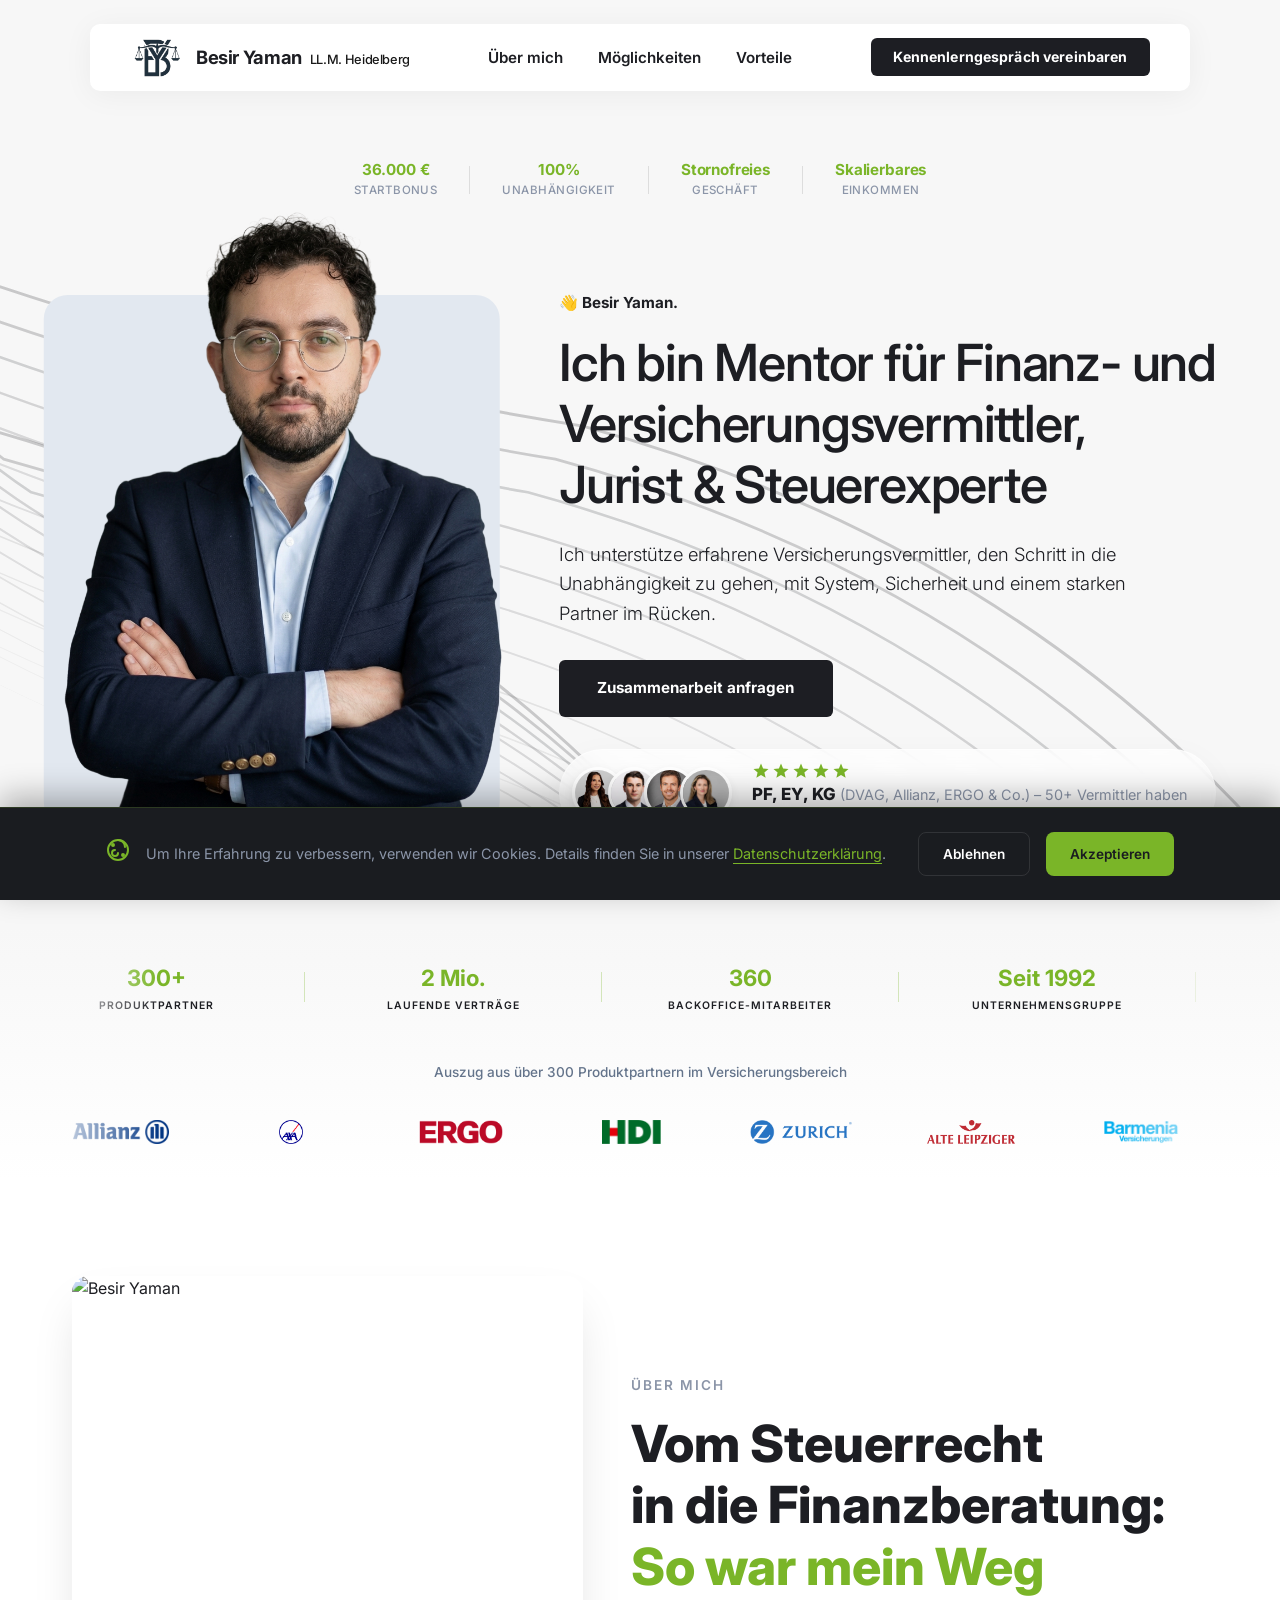
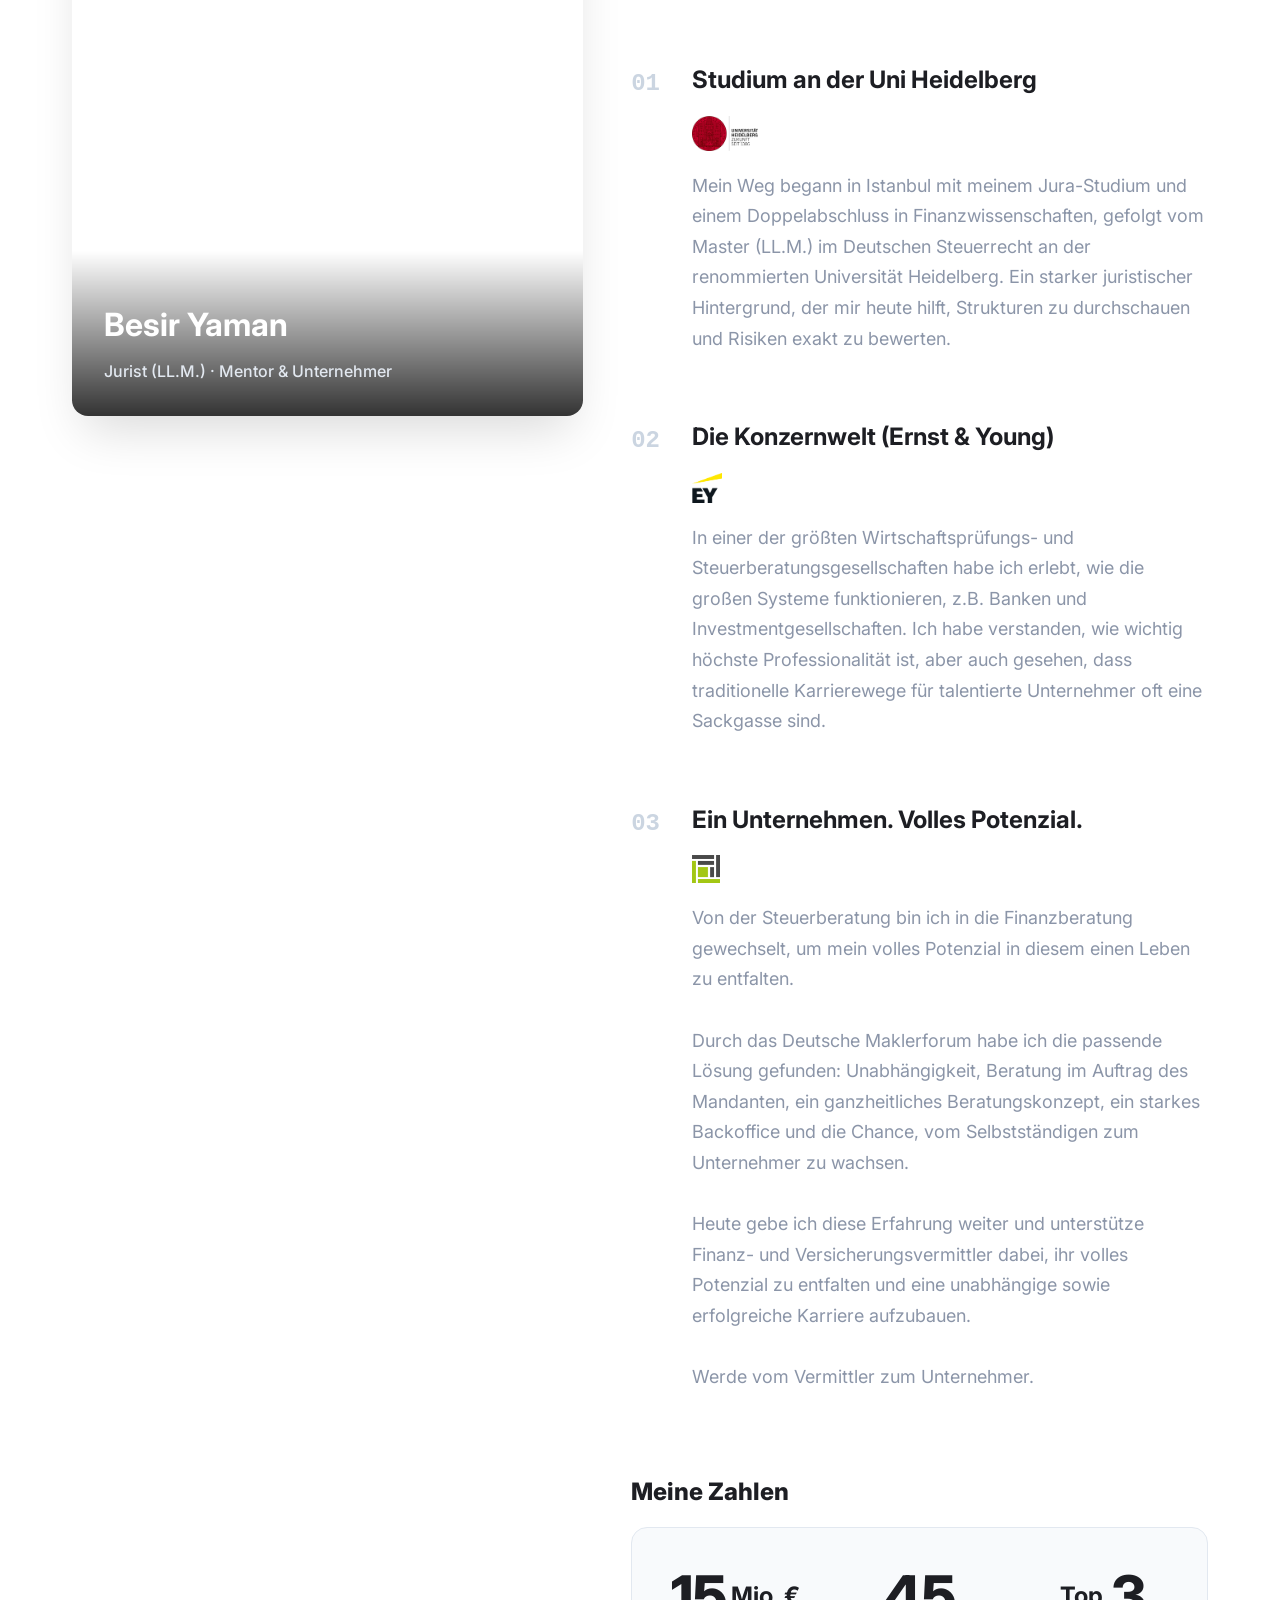
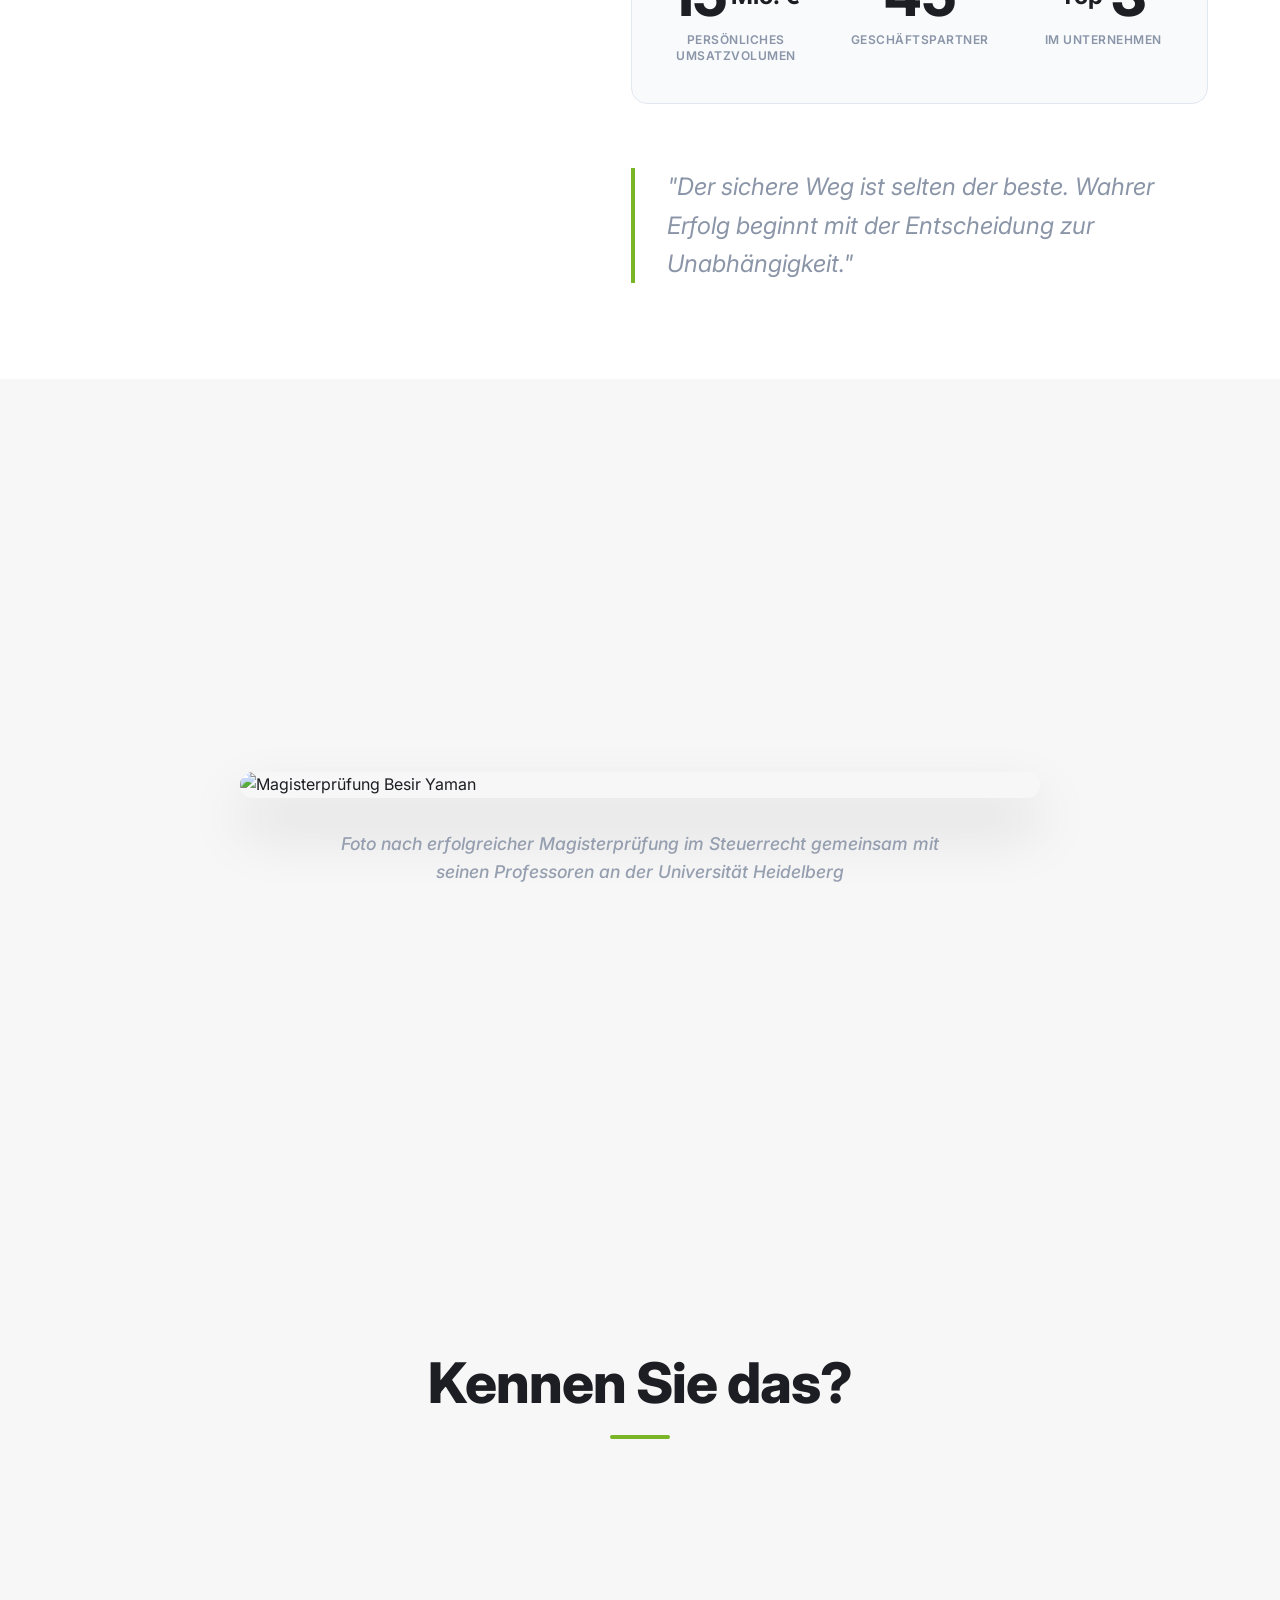
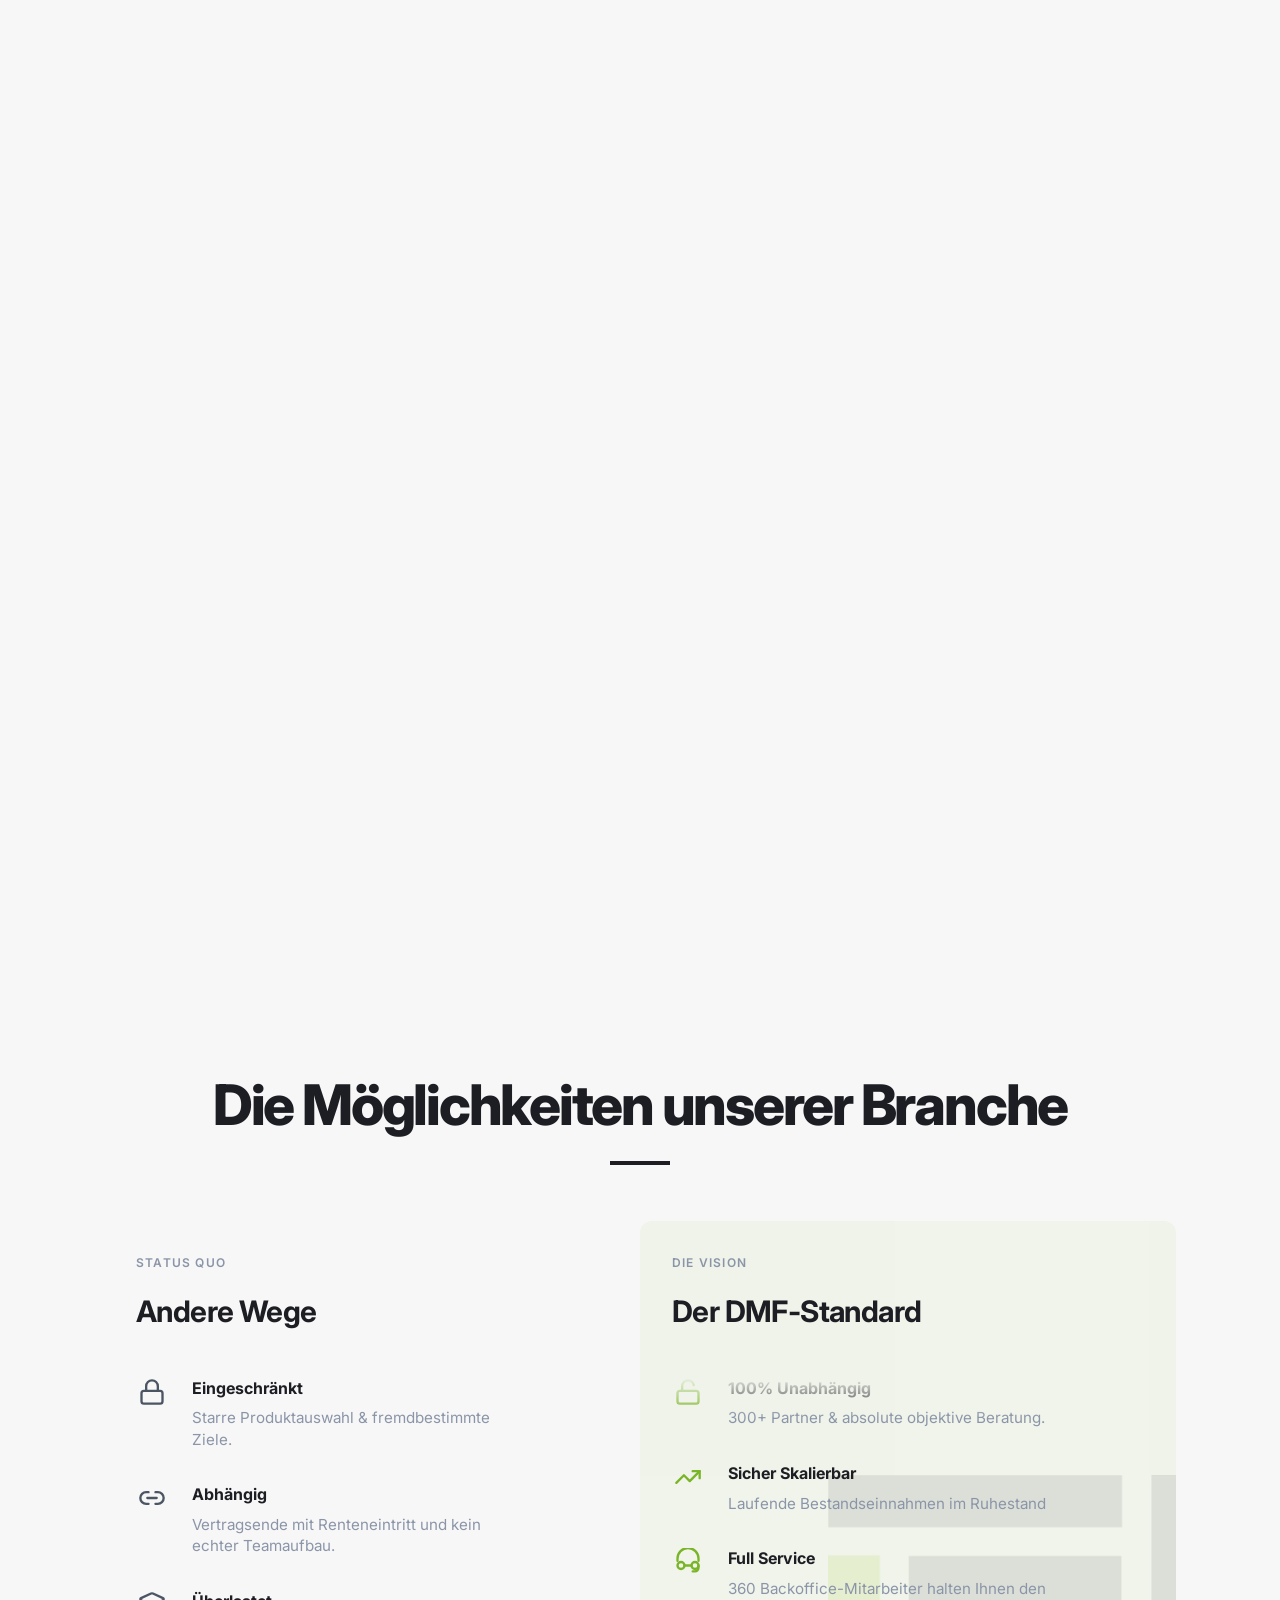
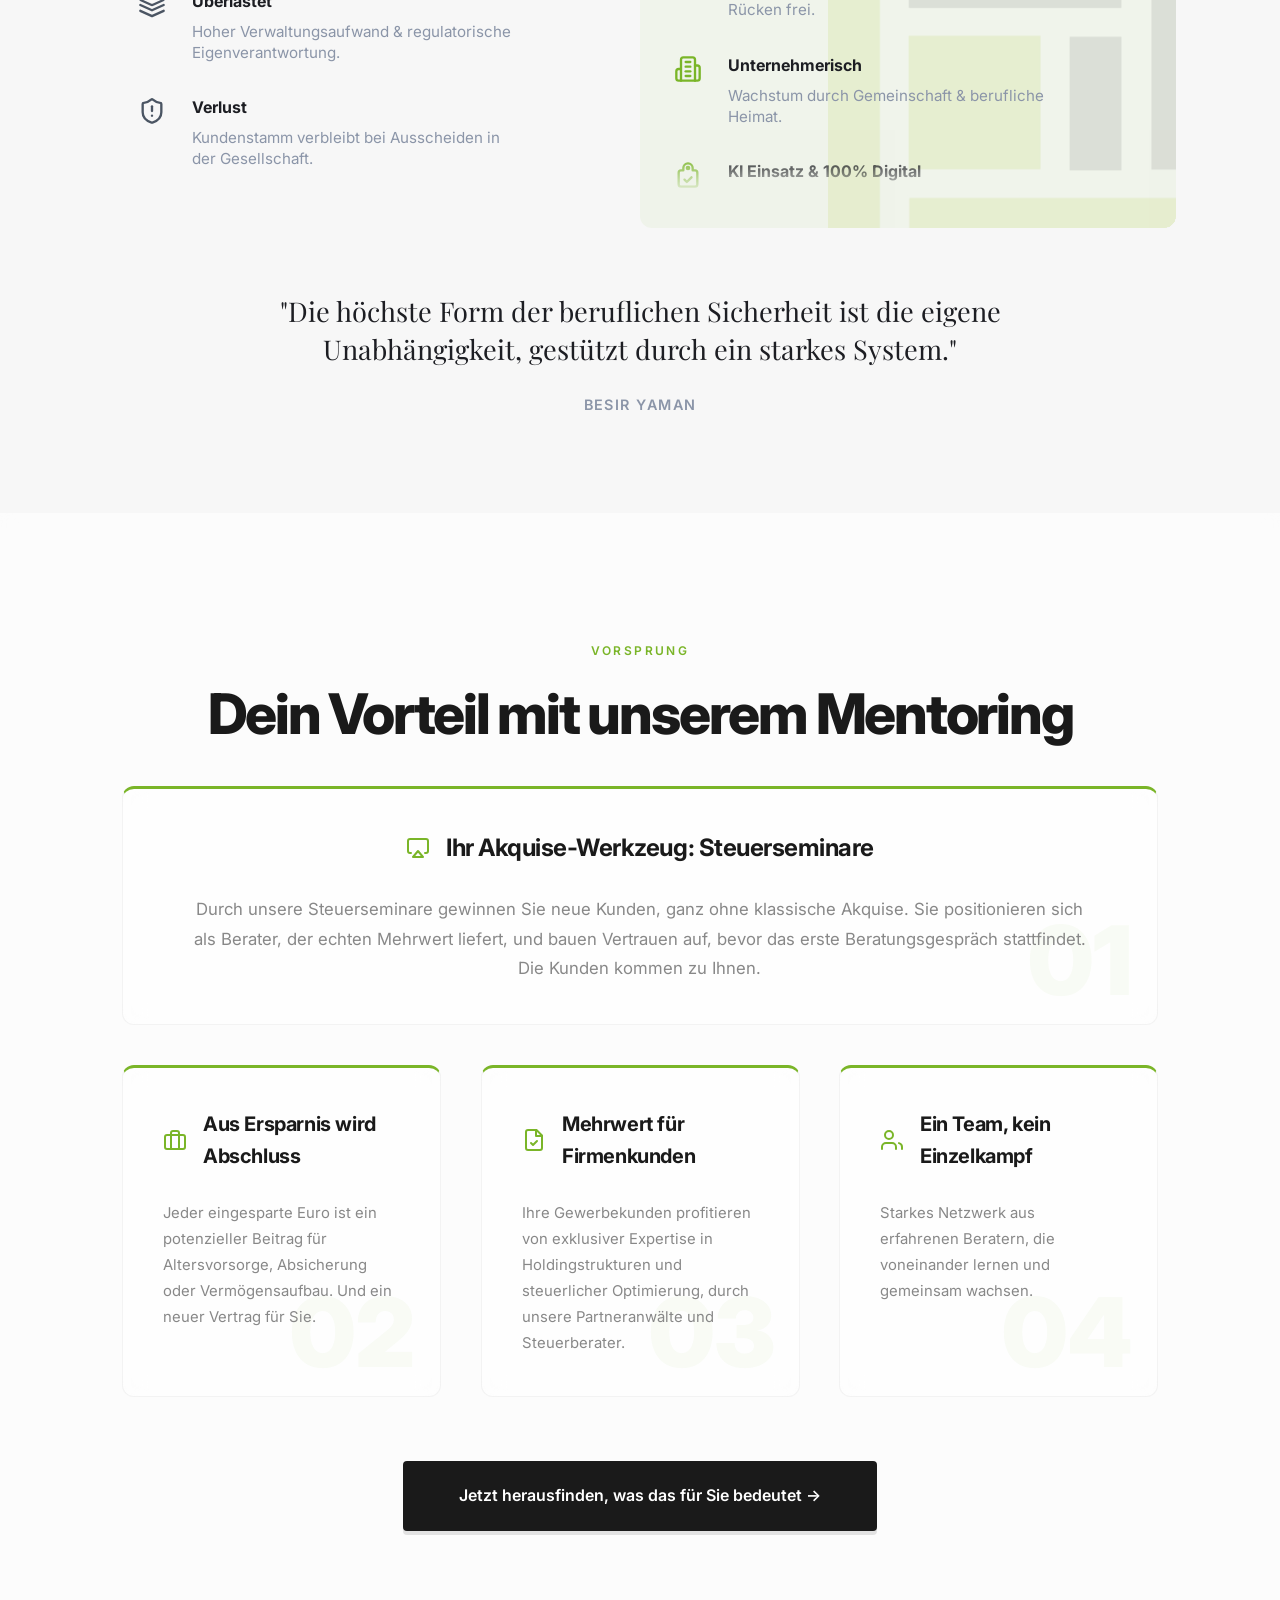
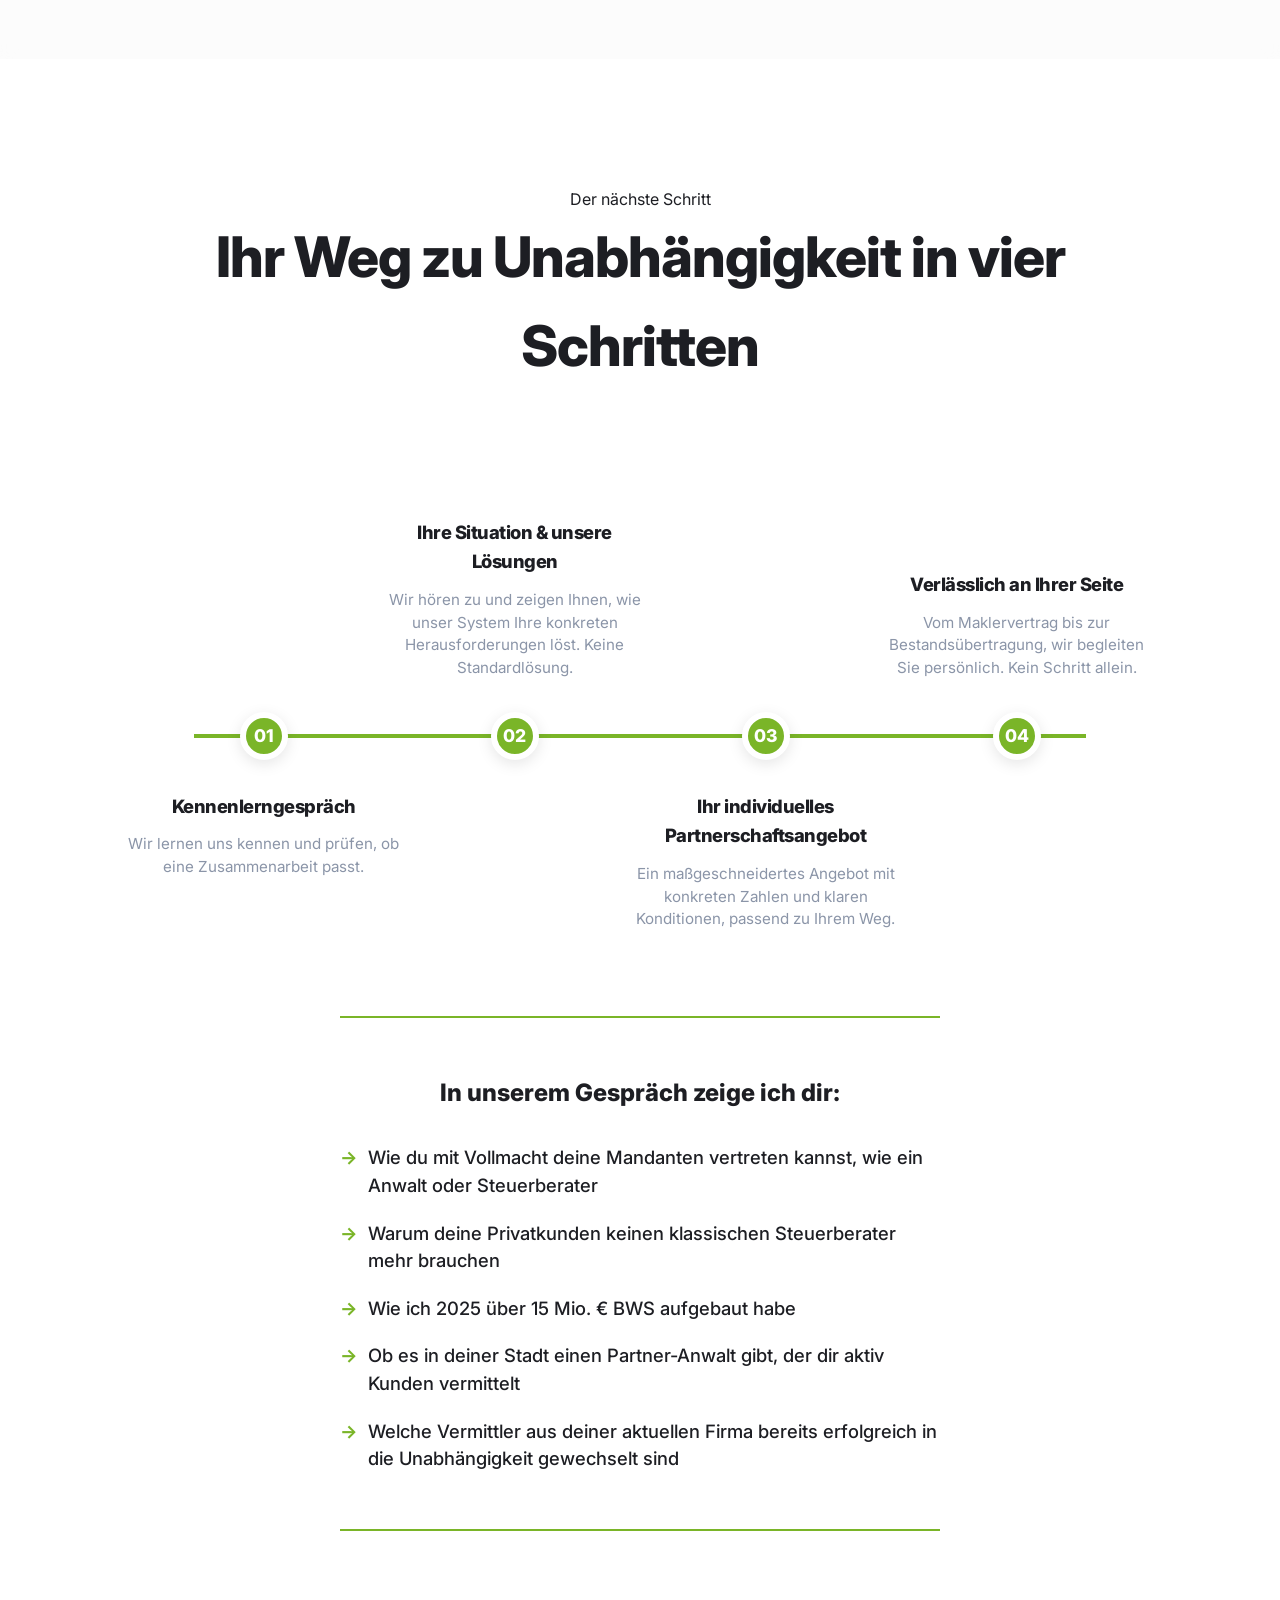
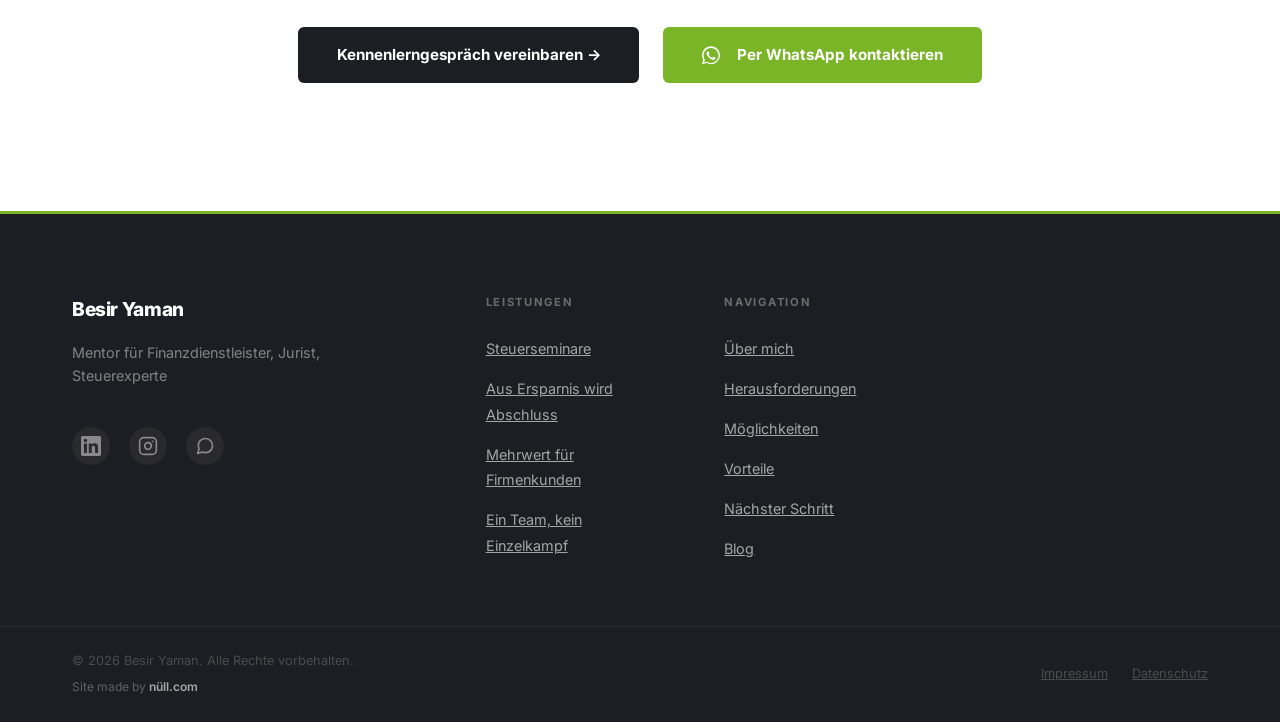
==== commit 35629a71: "Optimize favicon: Reduced size from 3MB to 21KB and added standard meta tags for Google Search" ====
--- a/index.html
+++ b/index.html
@@ -23,7 +23,8 @@
     <meta name="twitter:image" content="https://www.besiryaman-mentoring.de/img/og-logo.jpg">
 
     <link rel="stylesheet" href="css/style.css">
-    <link rel="icon" type="image/png" href="img/by-logo.png">
+    <link rel="icon" type="image/png" href="img/favicon.png">
+    <link rel="apple-touch-icon" href="img/favicon.png">
     <!-- Preload LCP hero image -->
     <link rel="preload" as="image" href="img/BY Transparent AI_2.png">
     <link rel="stylesheet" href="css/hero.css">
@@ -42,7 +43,6 @@
         href="https://fonts.googleapis.com/css2?family=Inter:wght@300;400;500;600;700;800&family=Playfair+Display:wght@700&family=Libre+Baskerville:ital@1&display=swap"
         rel="stylesheet">
     <!-- Calendly popup widget -->
-    <link rel="stylesheet" href="css/loader.css">
     <link rel="stylesheet" href="css/cookie-banner.css">
     <!-- Vercel Analytics -->
     <script>
@@ -51,18 +51,7 @@
     <script defer src="/_vercel/insights/script.js"></script>
 </head>
 
-<body class="loading">
-    <!-- Premium Loader -->
-    <div id="loader-wrapper">
-        <div class="loader-content">
-            <img class="loader-logo" src="img/by-cropped-logo.png" alt="BY">
-            <div class="loader-text-wrap">
-                <h1 class="loader-name">BESIR YAMAN</h1>
-            </div>
-            <div class="loader-underline"></div>
-        </div>
-    </div>
-    <nav class="navbar">
+<body>    <nav class="navbar">
         <a href="#hero" class="nav-brand">
             <img src="img/by-cropped-logo.png" alt="BY Logo" class="nav-logo">
             <div class="nav-name">Besir Yaman <span class="nav-title">LL.M. Heidelberg</span></div>
@@ -1070,27 +1059,6 @@
             }
         });
 
-        // ── Loader Transition ──
-        ;(function() {
-            const loader = document.getElementById('loader-wrapper');
-            const body = document.body;
-
-            const pageLoaded = new Promise(resolve => {
-                if (document.readyState === 'complete') resolve();
-                else window.addEventListener('load', resolve);
-            });
-            const minDelay = new Promise(resolve => setTimeout(resolve, 2200));
-
-            Promise.all([pageLoaded, minDelay]).then(() => {
-                loader.classList.add('loaded');
-                body.classList.remove('loading');
-
-                // Remove from DOM after curtain transition completes
-                setTimeout(() => {
-                    loader.style.display = 'none';
-                }, 950);
-            });
-        })();
     </script>
     <a href="https://wa.me/4917622366342?text=Hallo%20Besir%2C%20ich%20w%C3%BCrde%20dich%20gerne%20kennenlernen.%20Wann%20passt%20es%20dir%20am%20besten%3F" class="whatsapp-float" target="_blank" rel="noopener noreferrer" aria-label="WhatsApp Kontakt">
         <svg class="whatsapp-icon" viewBox="0 0 448 512">
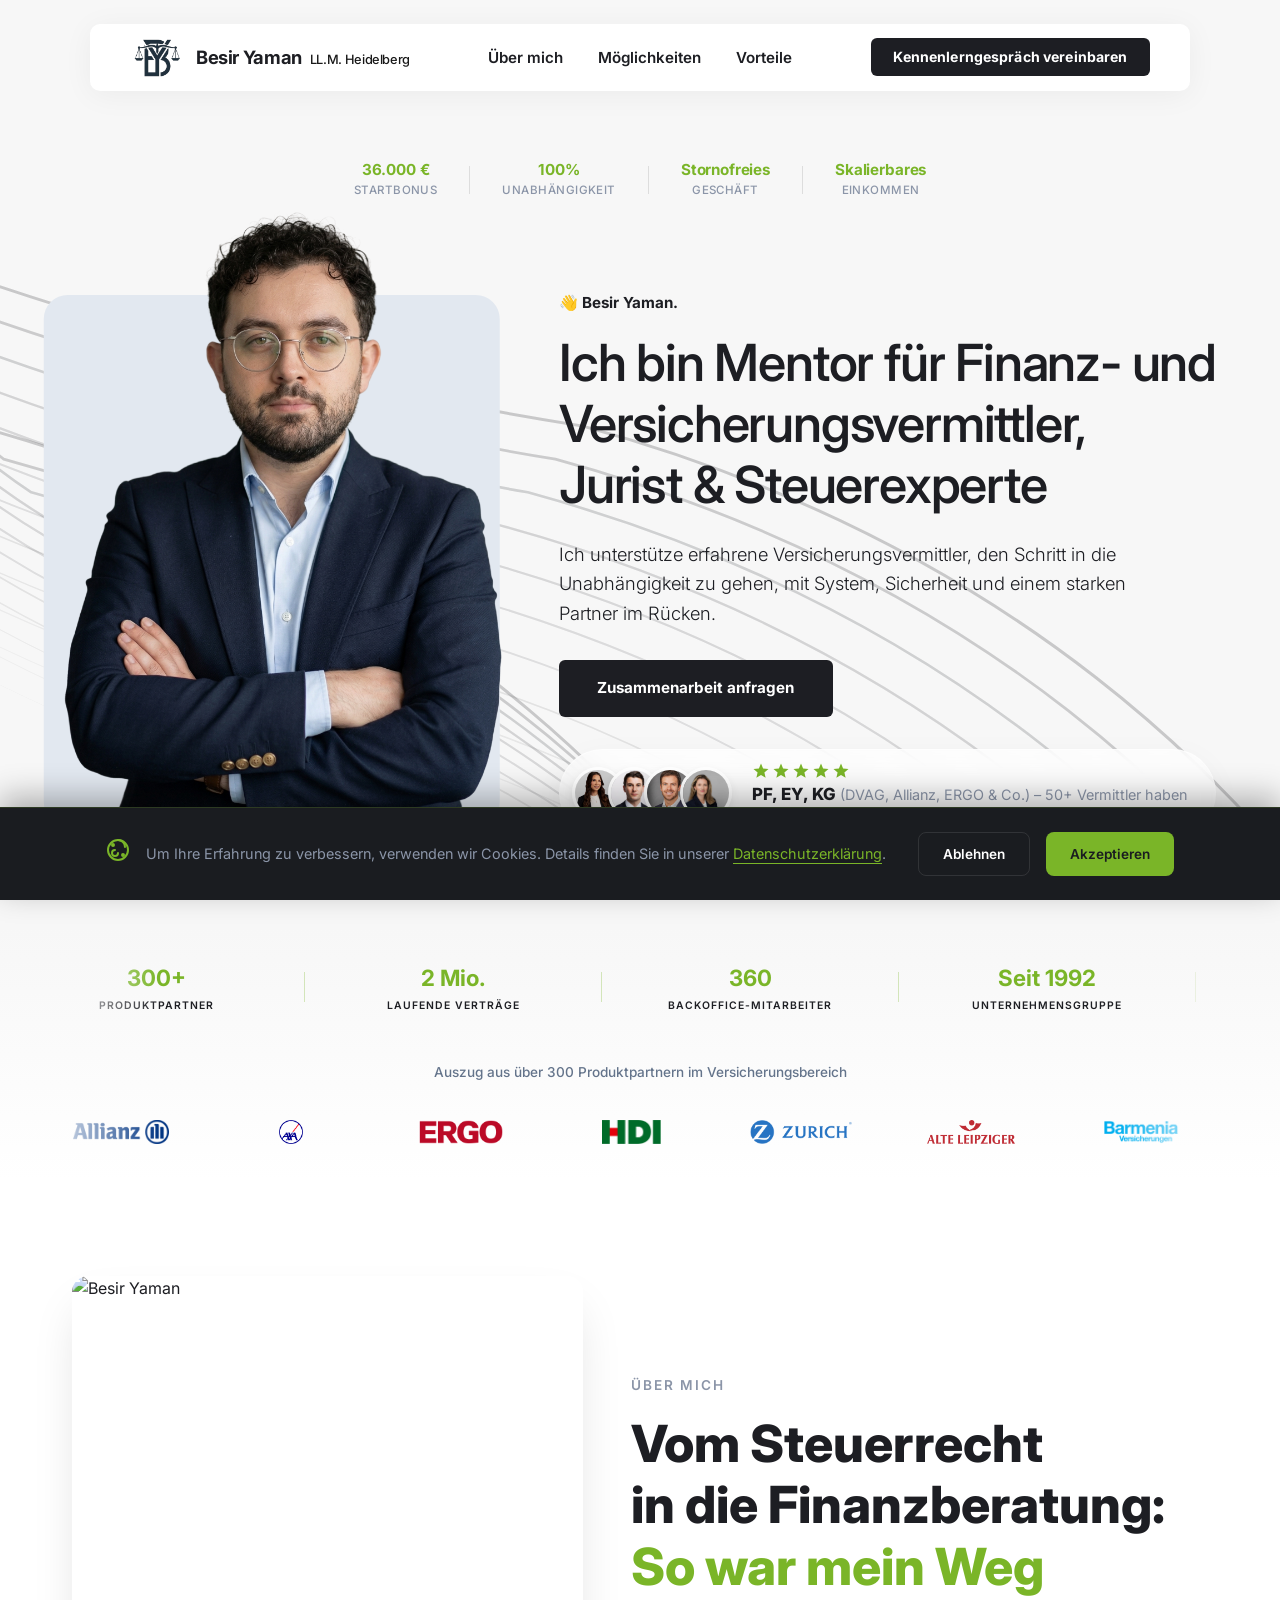
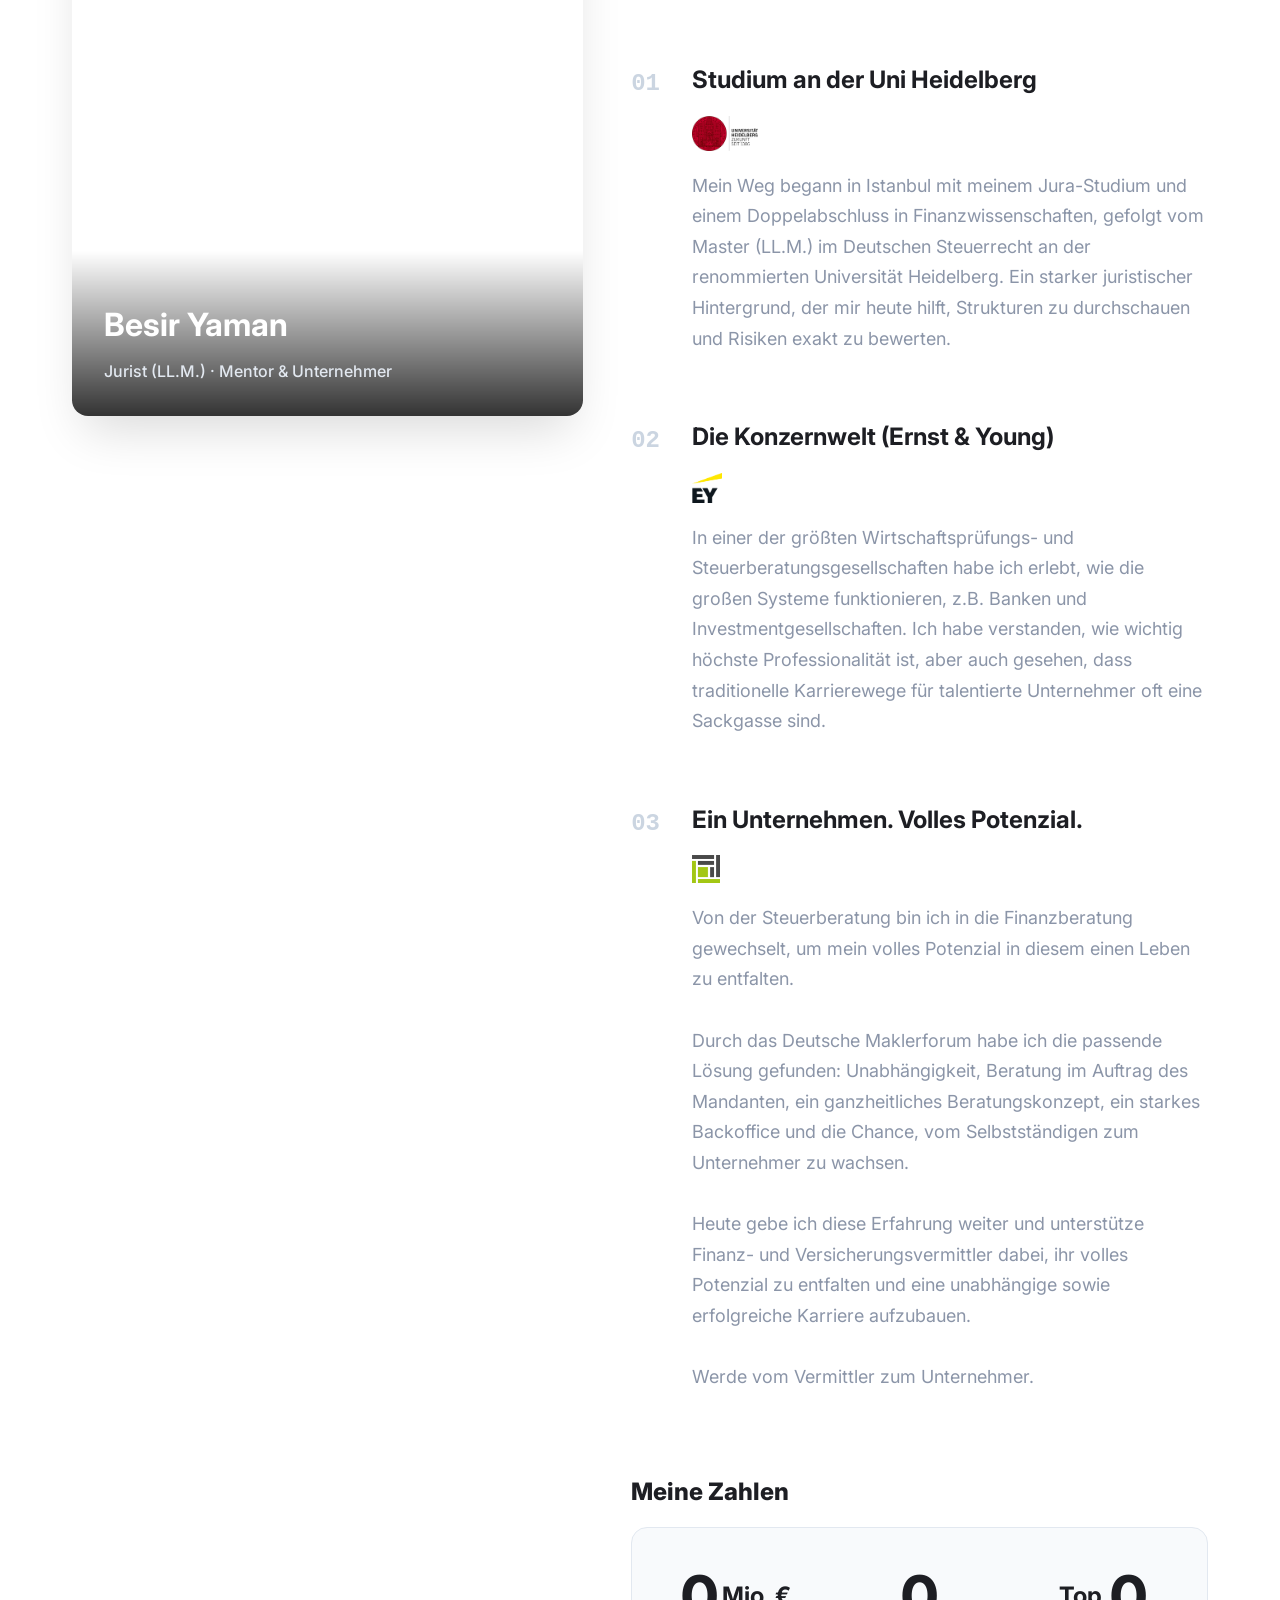
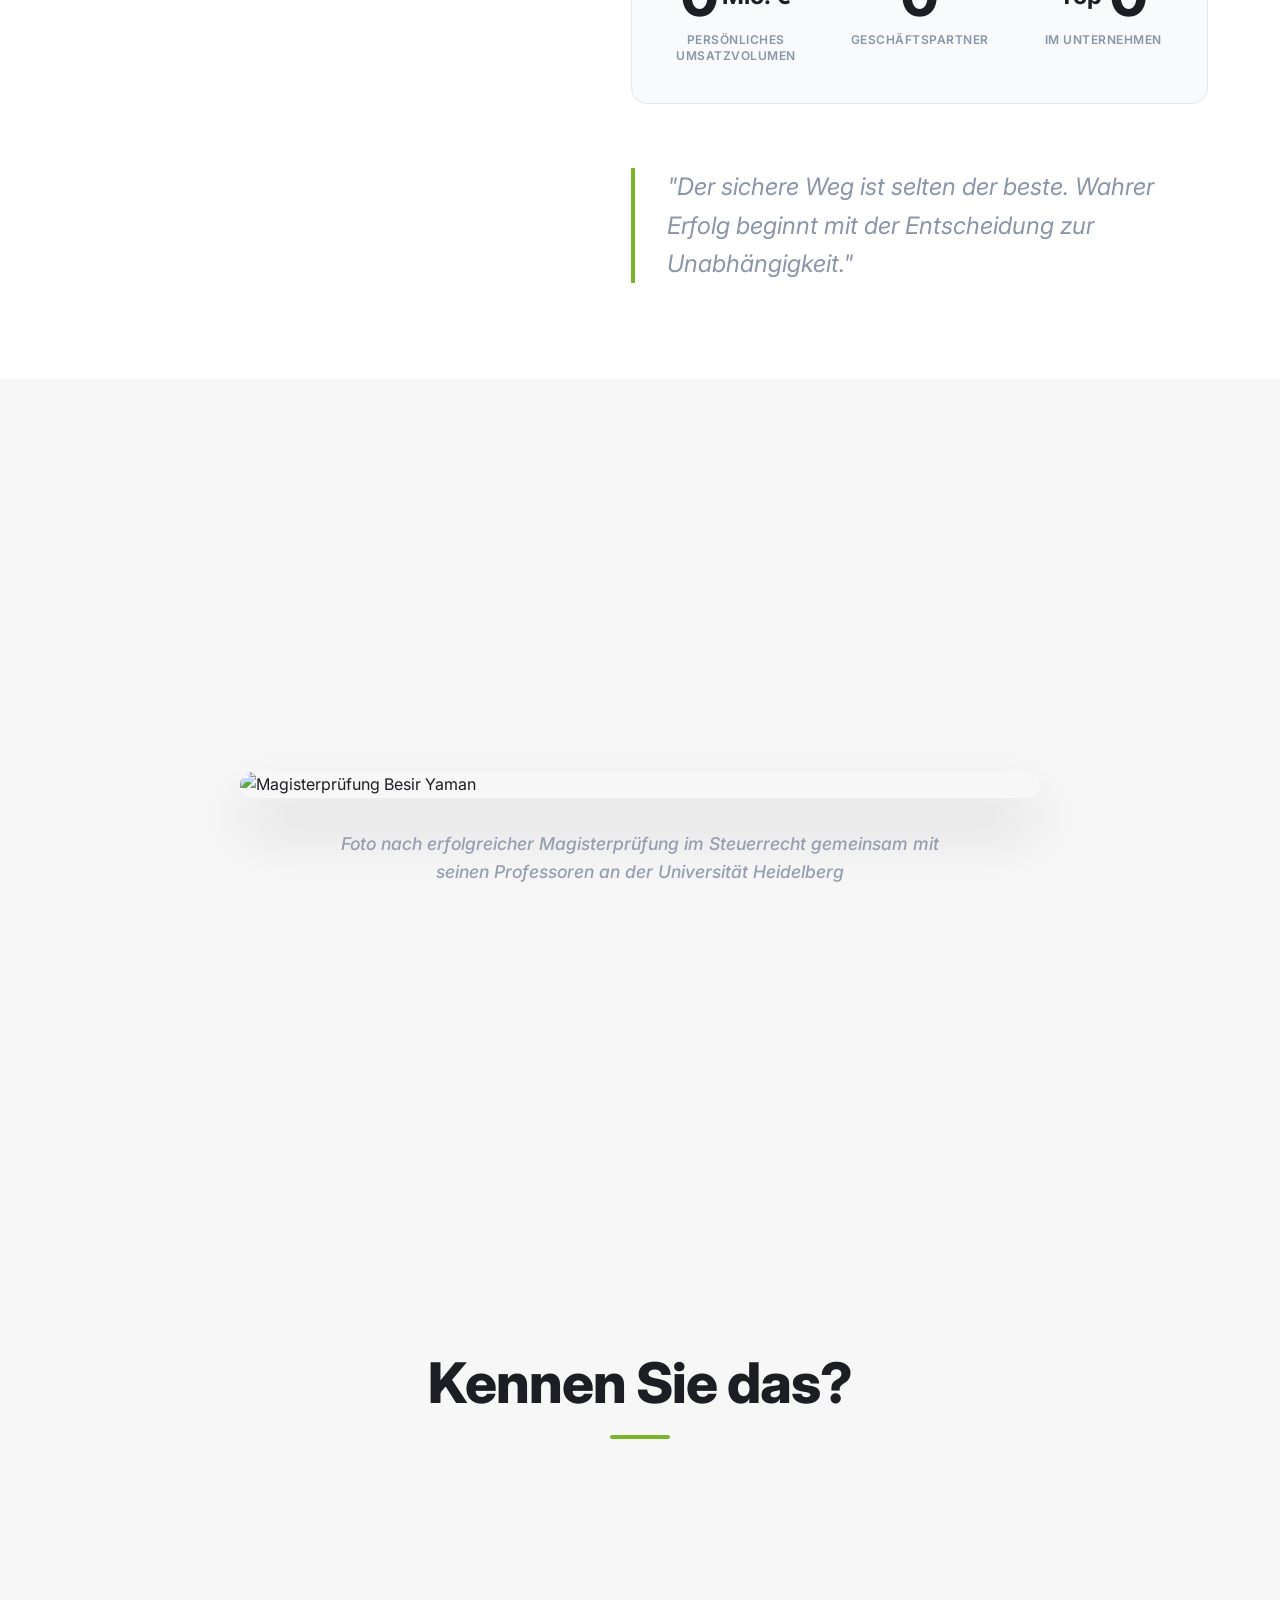
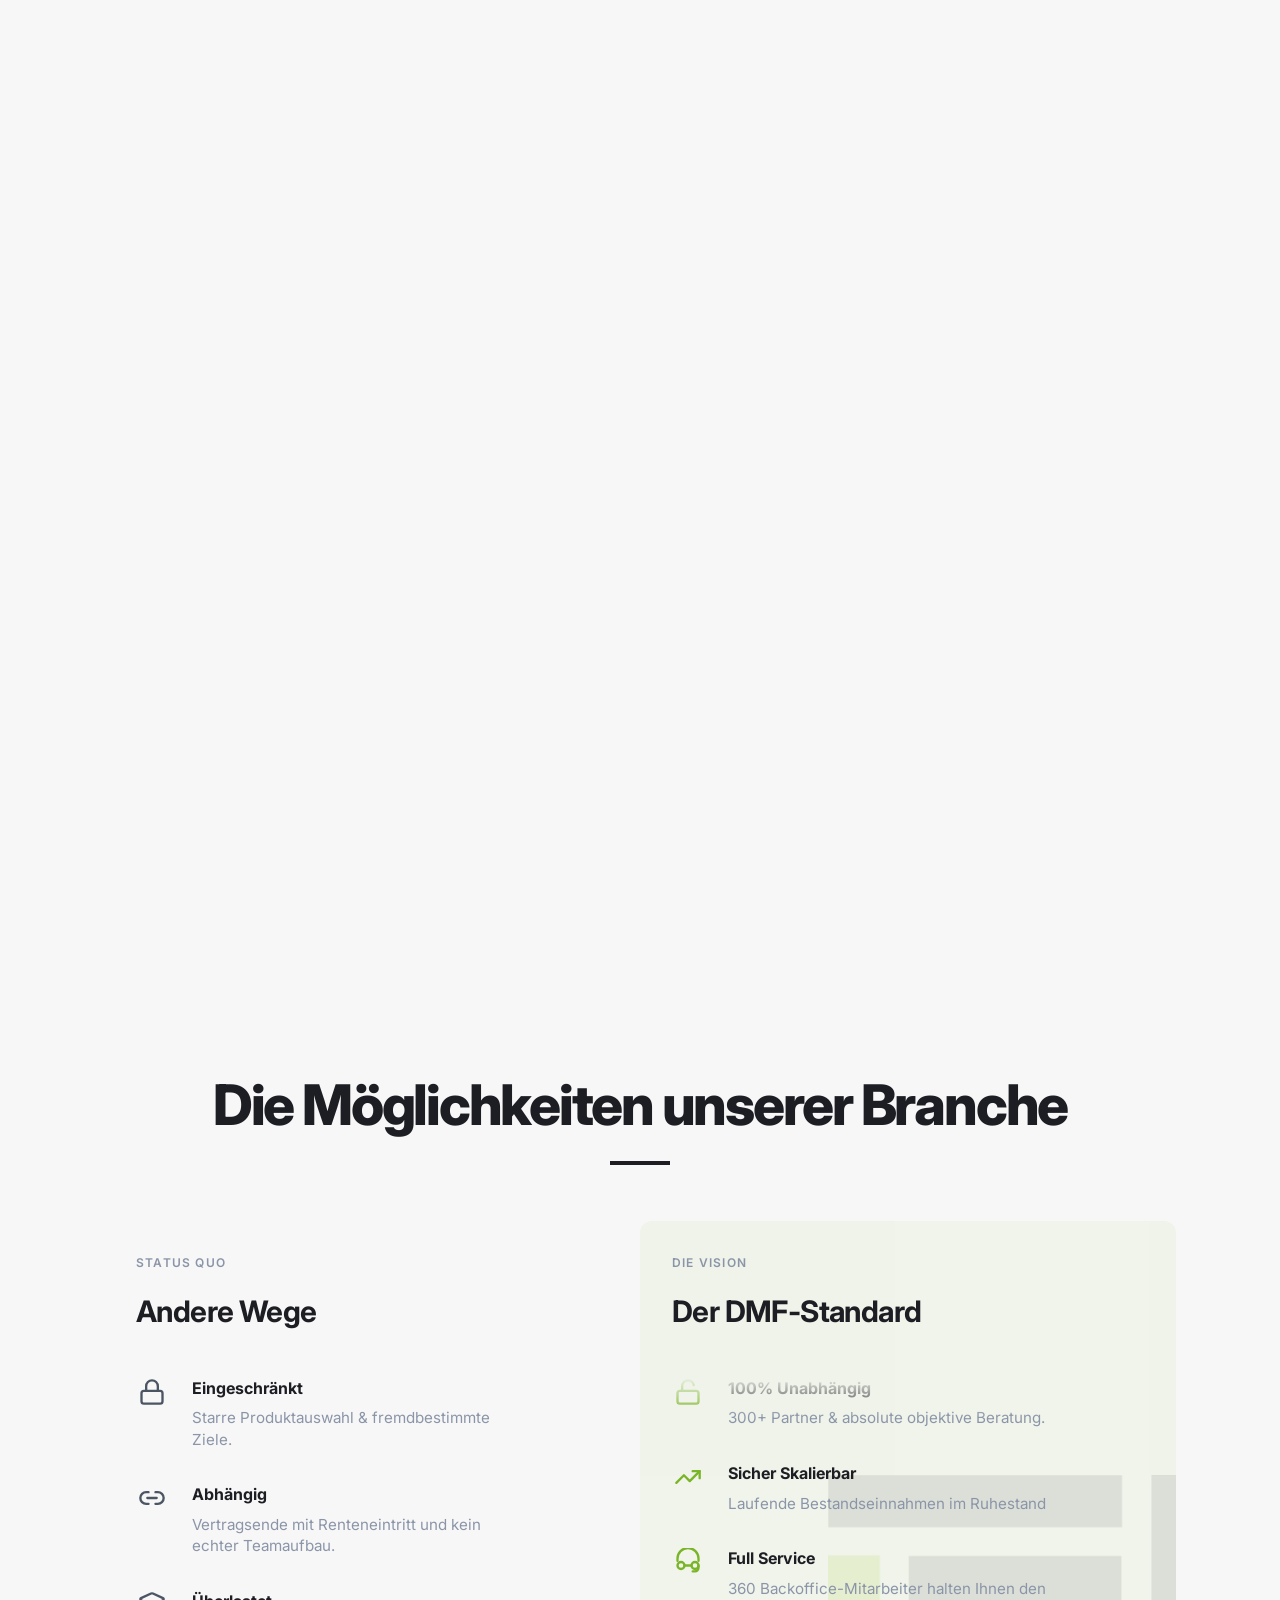
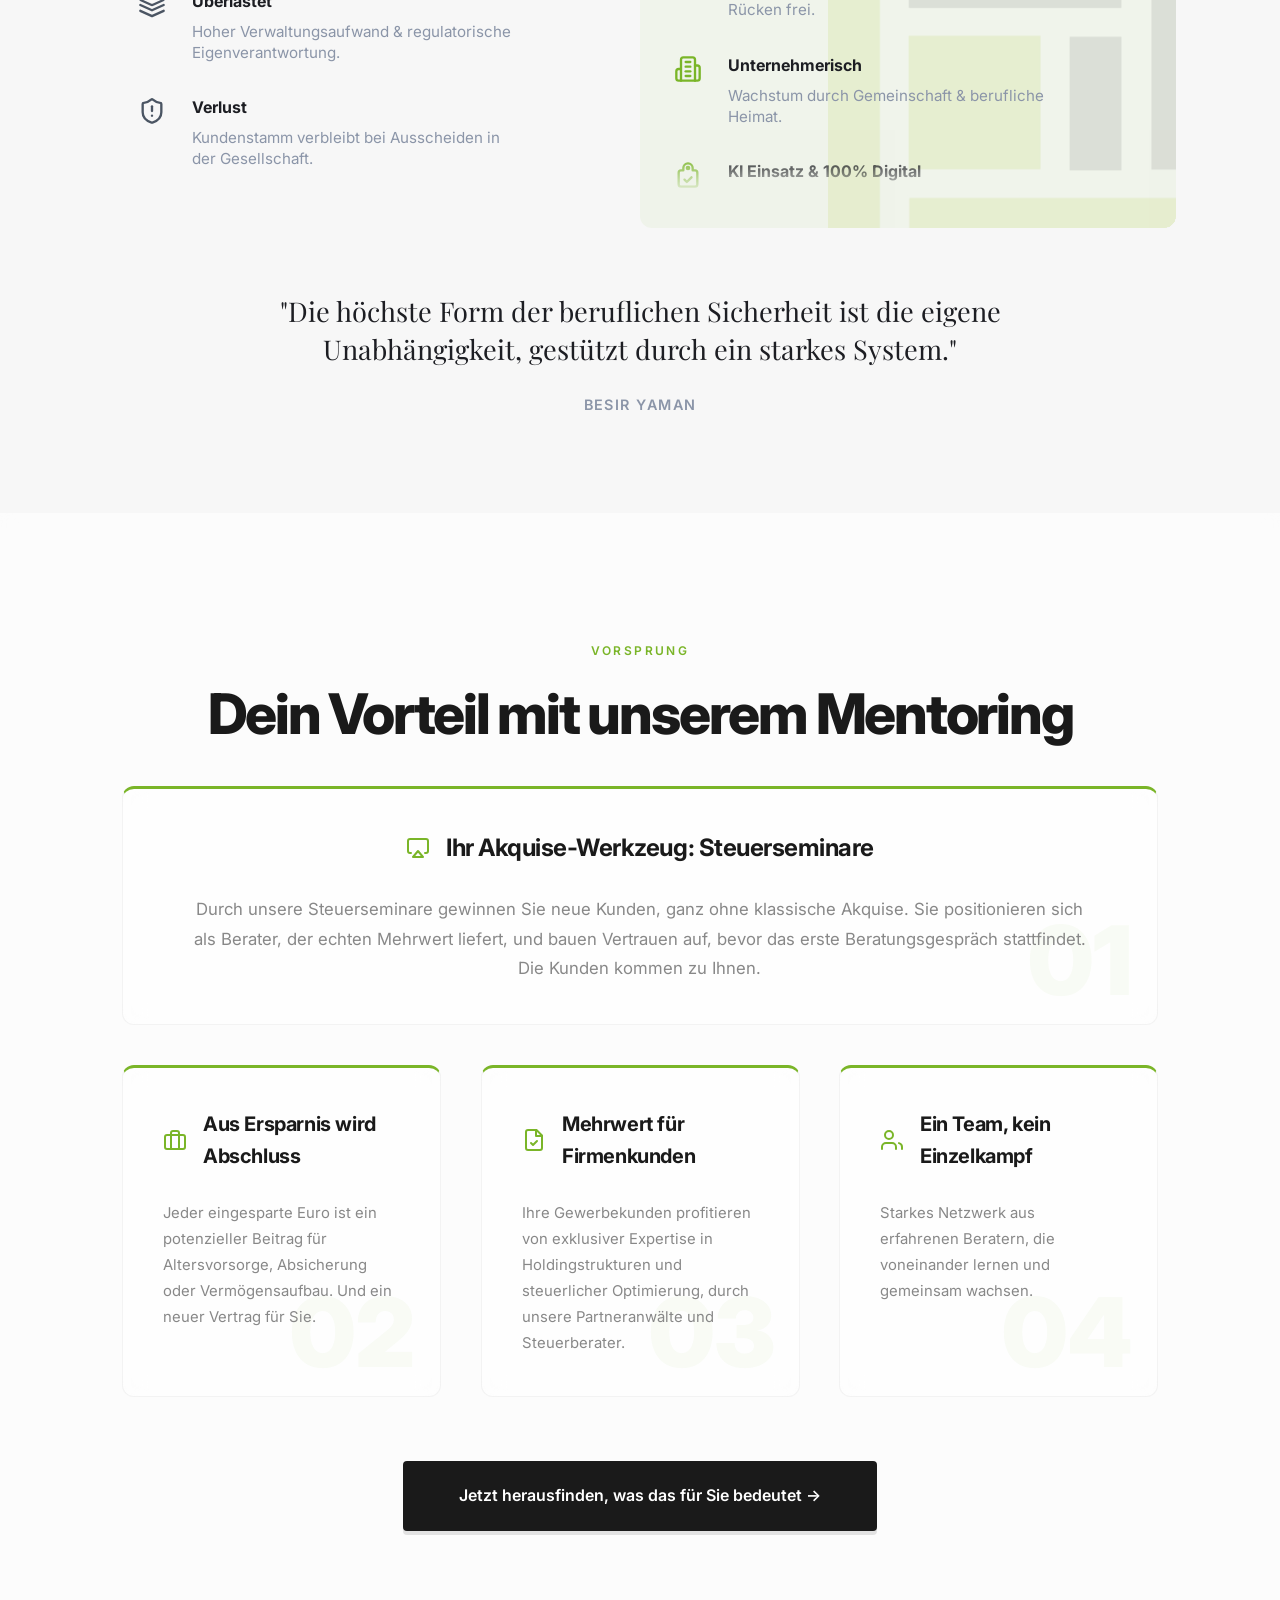
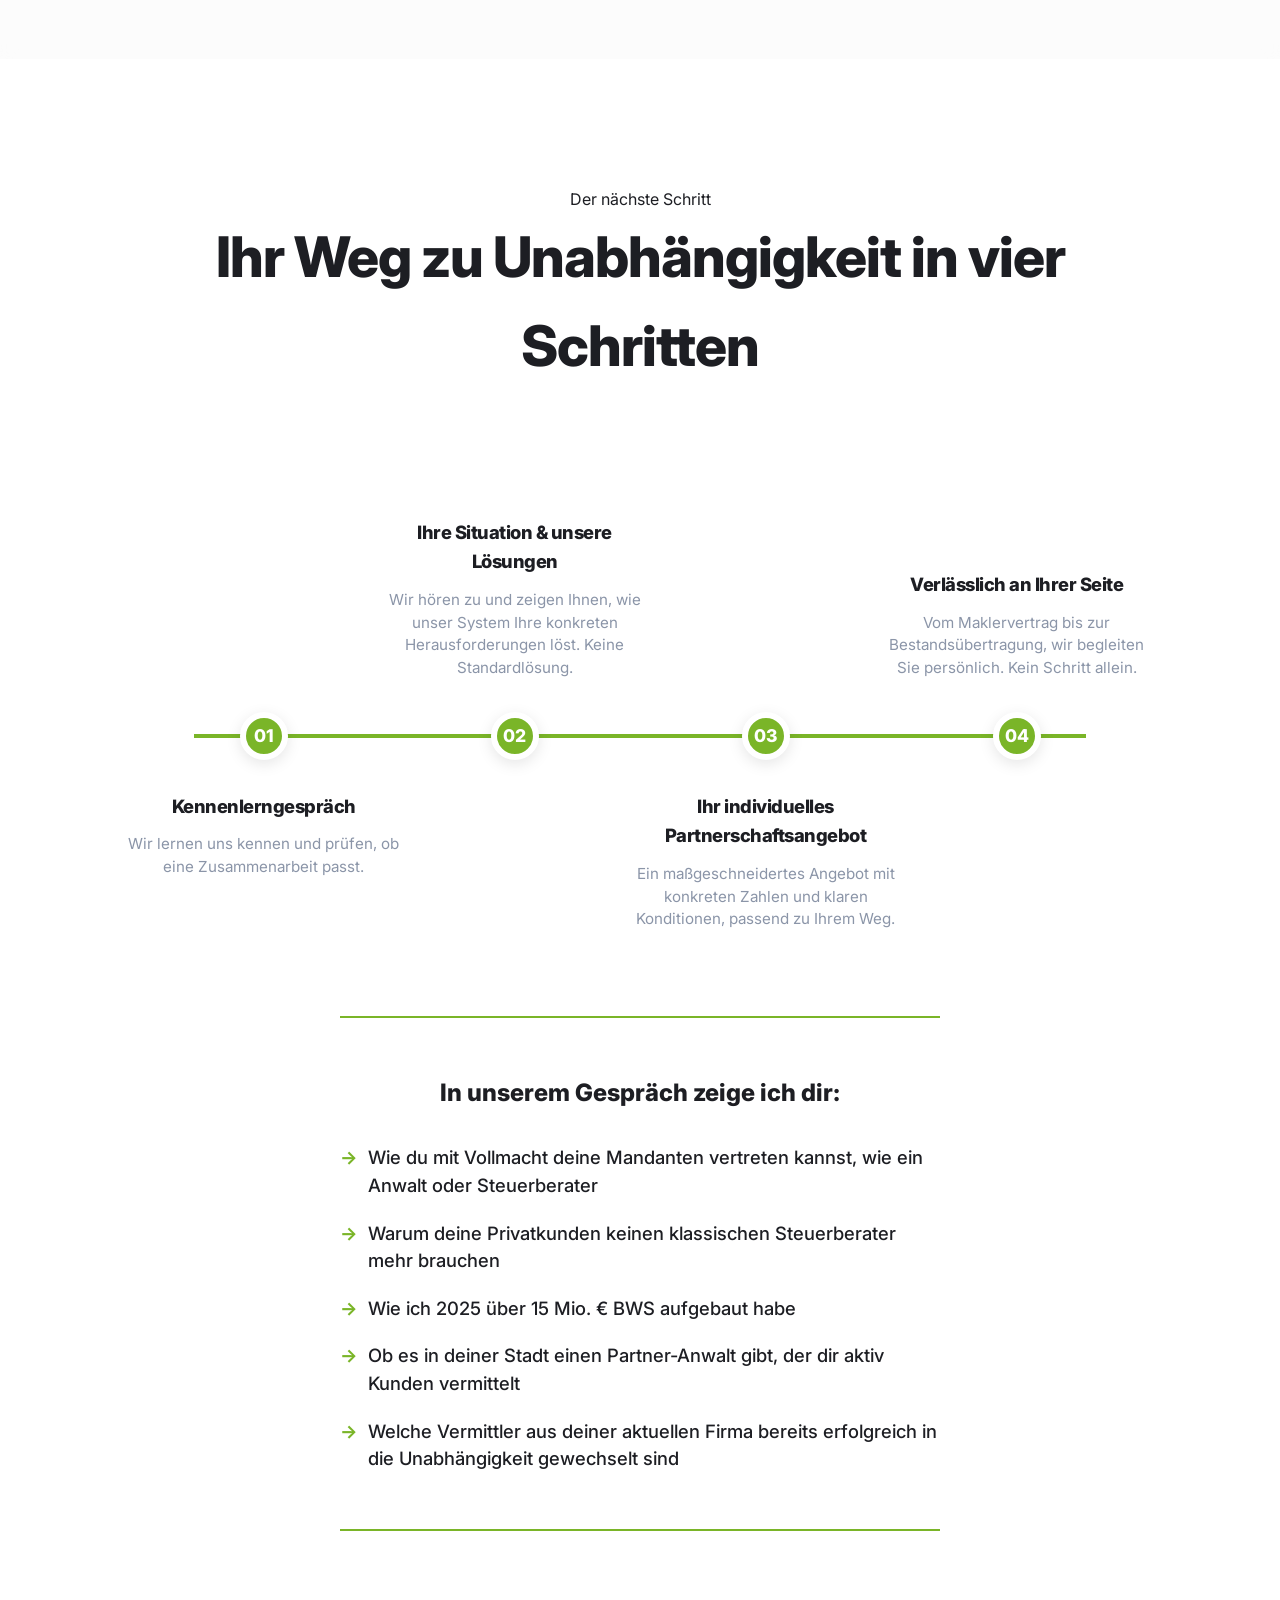
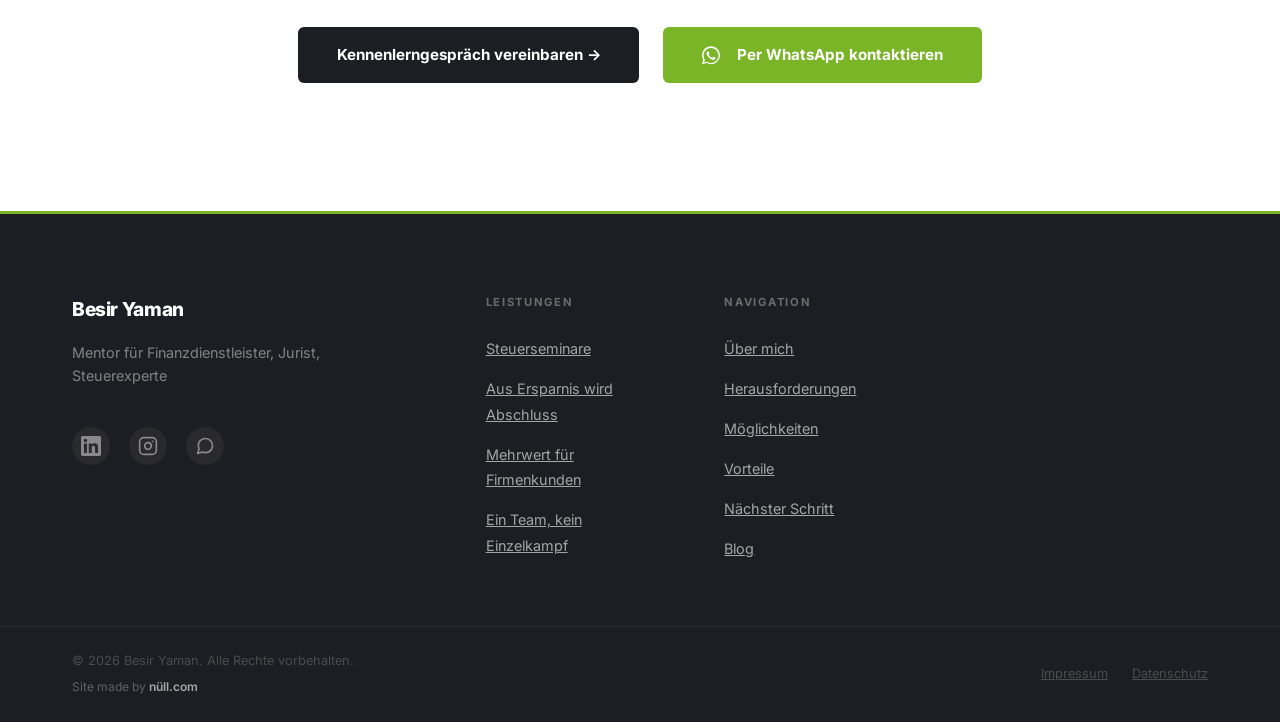
==== commit 76d91617: "Update Google Search title to Besir Yaman | Finanzberater and use high-quality favicon" ====
--- a/index.html
+++ b/index.html
@@ -6,11 +6,11 @@
     <meta name="viewport" content="width=device-width, initial-scale=1.0">
     <meta name="description" content="Besir Yaman • Mentor für Finanz- und Versicherungsvermittler. Jurist (LL.M.), Steuerexperte und Top-3-Unternehmer im Deutschen Maklerforum. Jetzt kostenloses Kennenlerngespräch vereinbaren.">
     <link rel="canonical" href="https://www.besiryaman-mentoring.de/">
-    <title>Besir Yaman | Mentor für Finanz- und Versicherungsvermittler</title>
+    <title>Besir Yaman | Finanzberater</title>
 
     <!-- Open Graph -->
     <meta property="og:type" content="website">
-    <meta property="og:title" content="Besir Yaman | Mentor für Finanz- und Versicherungsvermittler">
+    <meta property="og:title" content="Besir Yaman | Finanzberater">
     <meta property="og:description" content="Ich unterstütze erfahrene Versicherungsvermittler, den Schritt in die Unabhängigkeit zu gehen, mit System, Sicherheit und einem starken Partner im Rücken.">
     <meta property="og:url" content="https://www.besiryaman-mentoring.de/">
     <meta property="og:image" content="https://www.besiryaman-mentoring.de/img/og-logo.jpg">
@@ -18,13 +18,13 @@
 
     <!-- Twitter Card -->
     <meta name="twitter:card" content="summary_large_image">
-    <meta name="twitter:title" content="Besir Yaman | Mentor für Finanz- und Versicherungsvermittler">
+    <meta name="twitter:title" content="Besir Yaman | Finanzberater">
     <meta name="twitter:description" content="Vom Steuerrecht in die Finanzberatung. Mentor, Jurist & Top-3-Unternehmer im Deutschen Maklerforum.">
     <meta name="twitter:image" content="https://www.besiryaman-mentoring.de/img/og-logo.jpg">
 
     <link rel="stylesheet" href="css/style.css">
-    <link rel="icon" type="image/png" href="img/favicon.png">
-    <link rel="apple-touch-icon" href="img/favicon.png">
+    <link rel="icon" type="image/png" sizes="192x192" href="img/favicon.png">
+    <link rel="apple-touch-icon" sizes="192x192" href="img/favicon.png">
     <!-- Preload LCP hero image -->
     <link rel="preload" as="image" href="img/BY Transparent AI_2.png">
     <link rel="stylesheet" href="css/hero.css">
